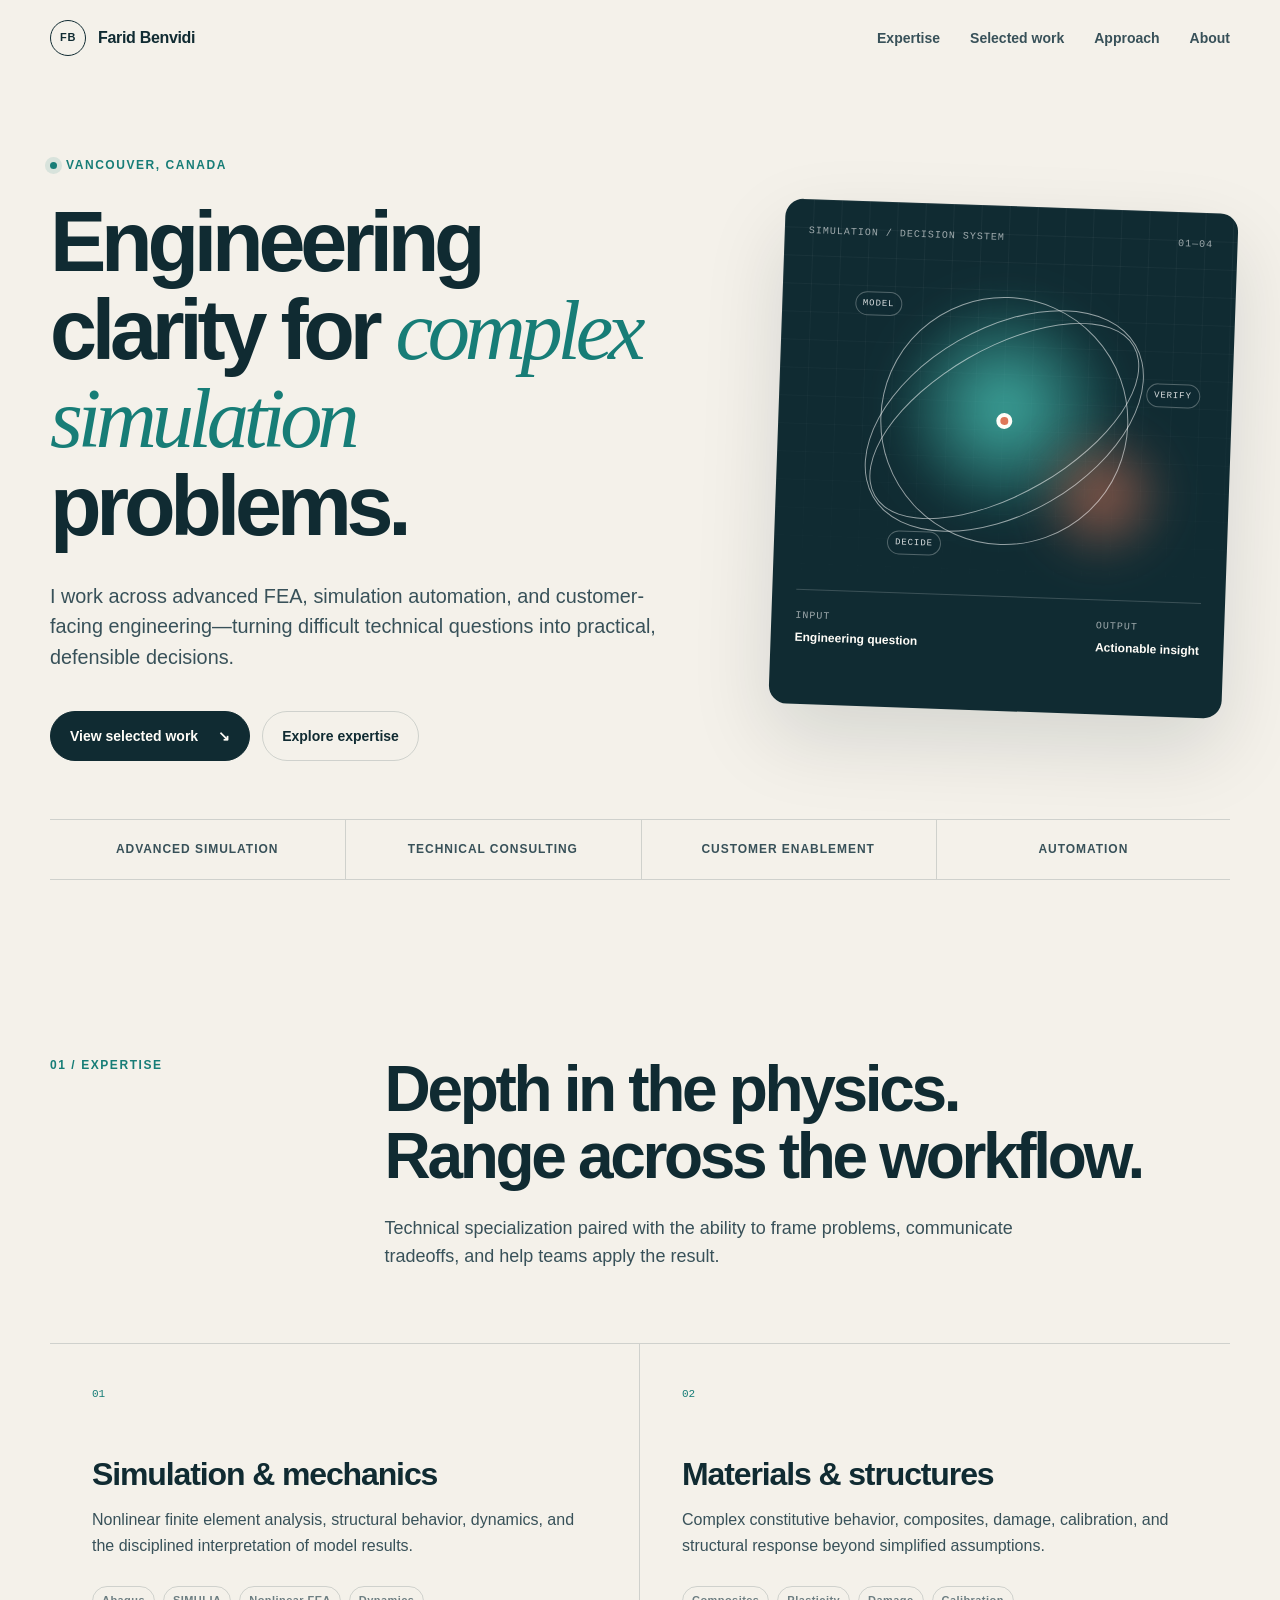
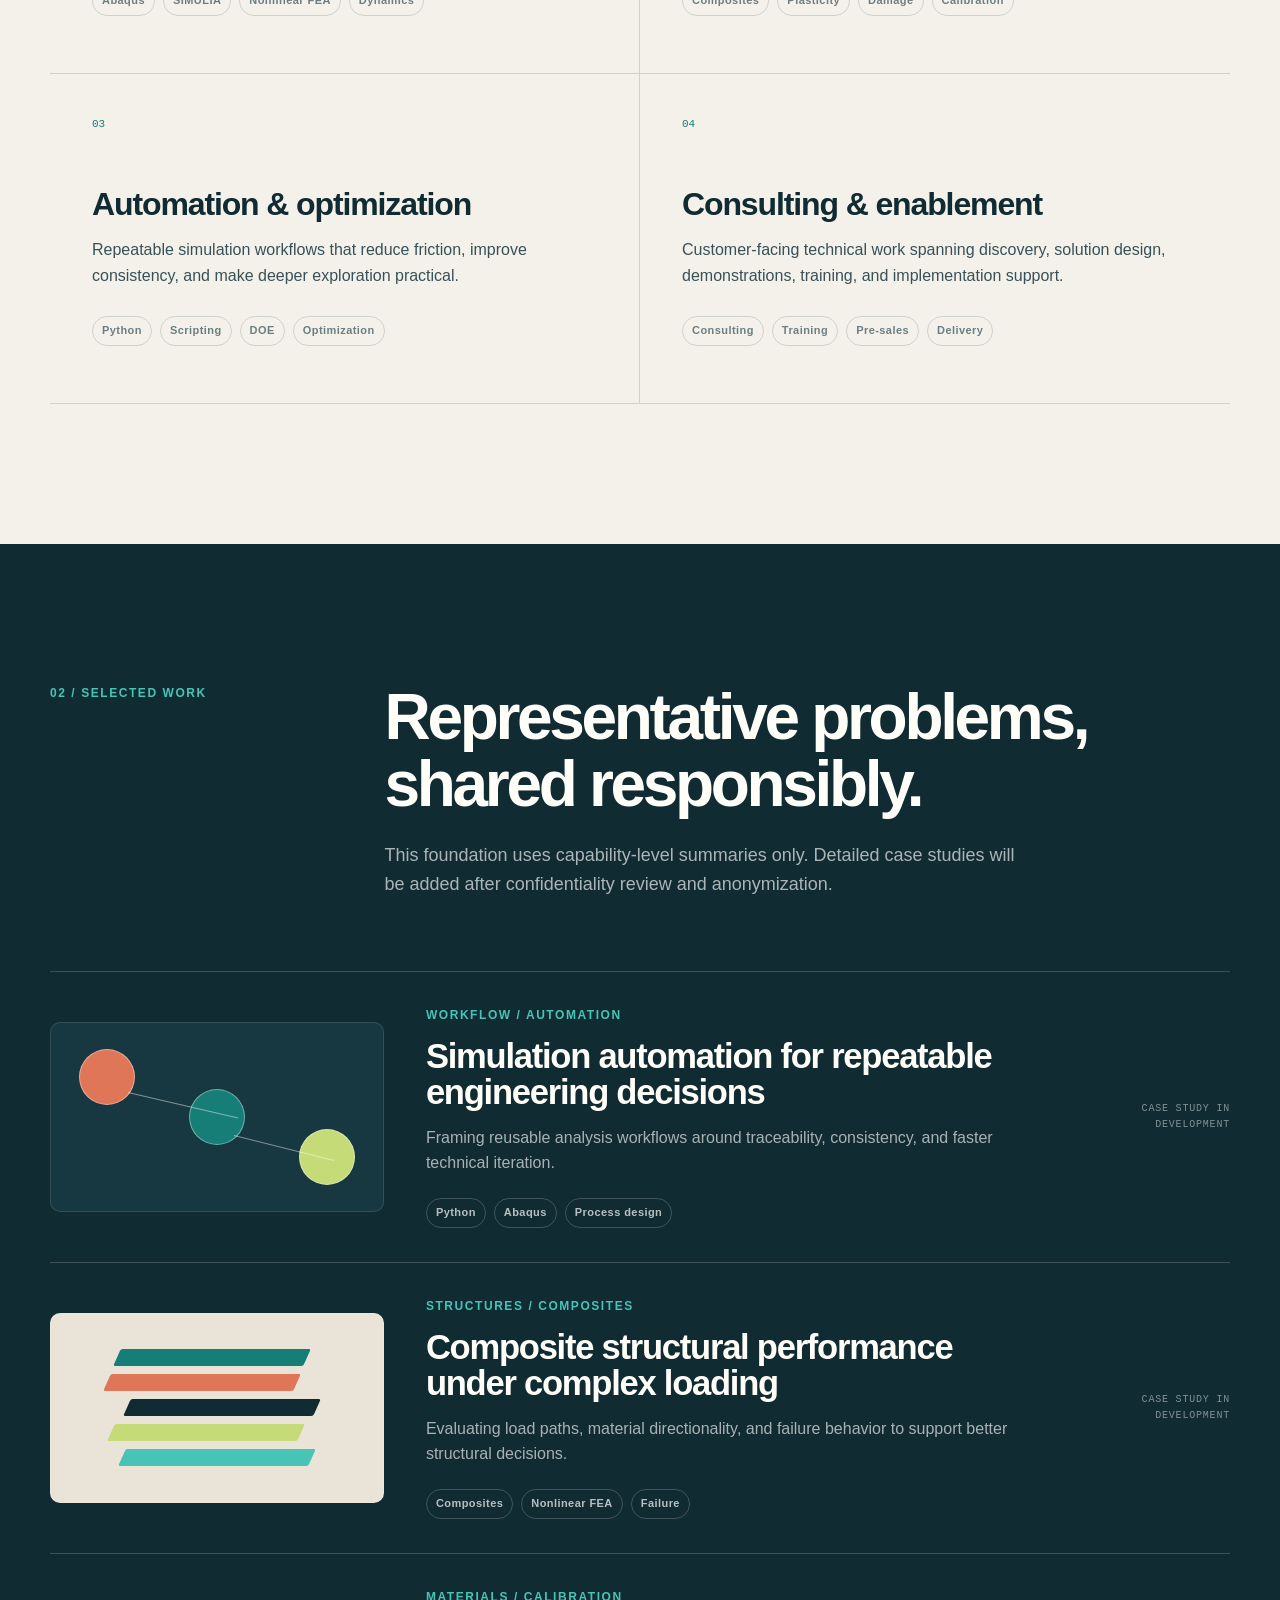
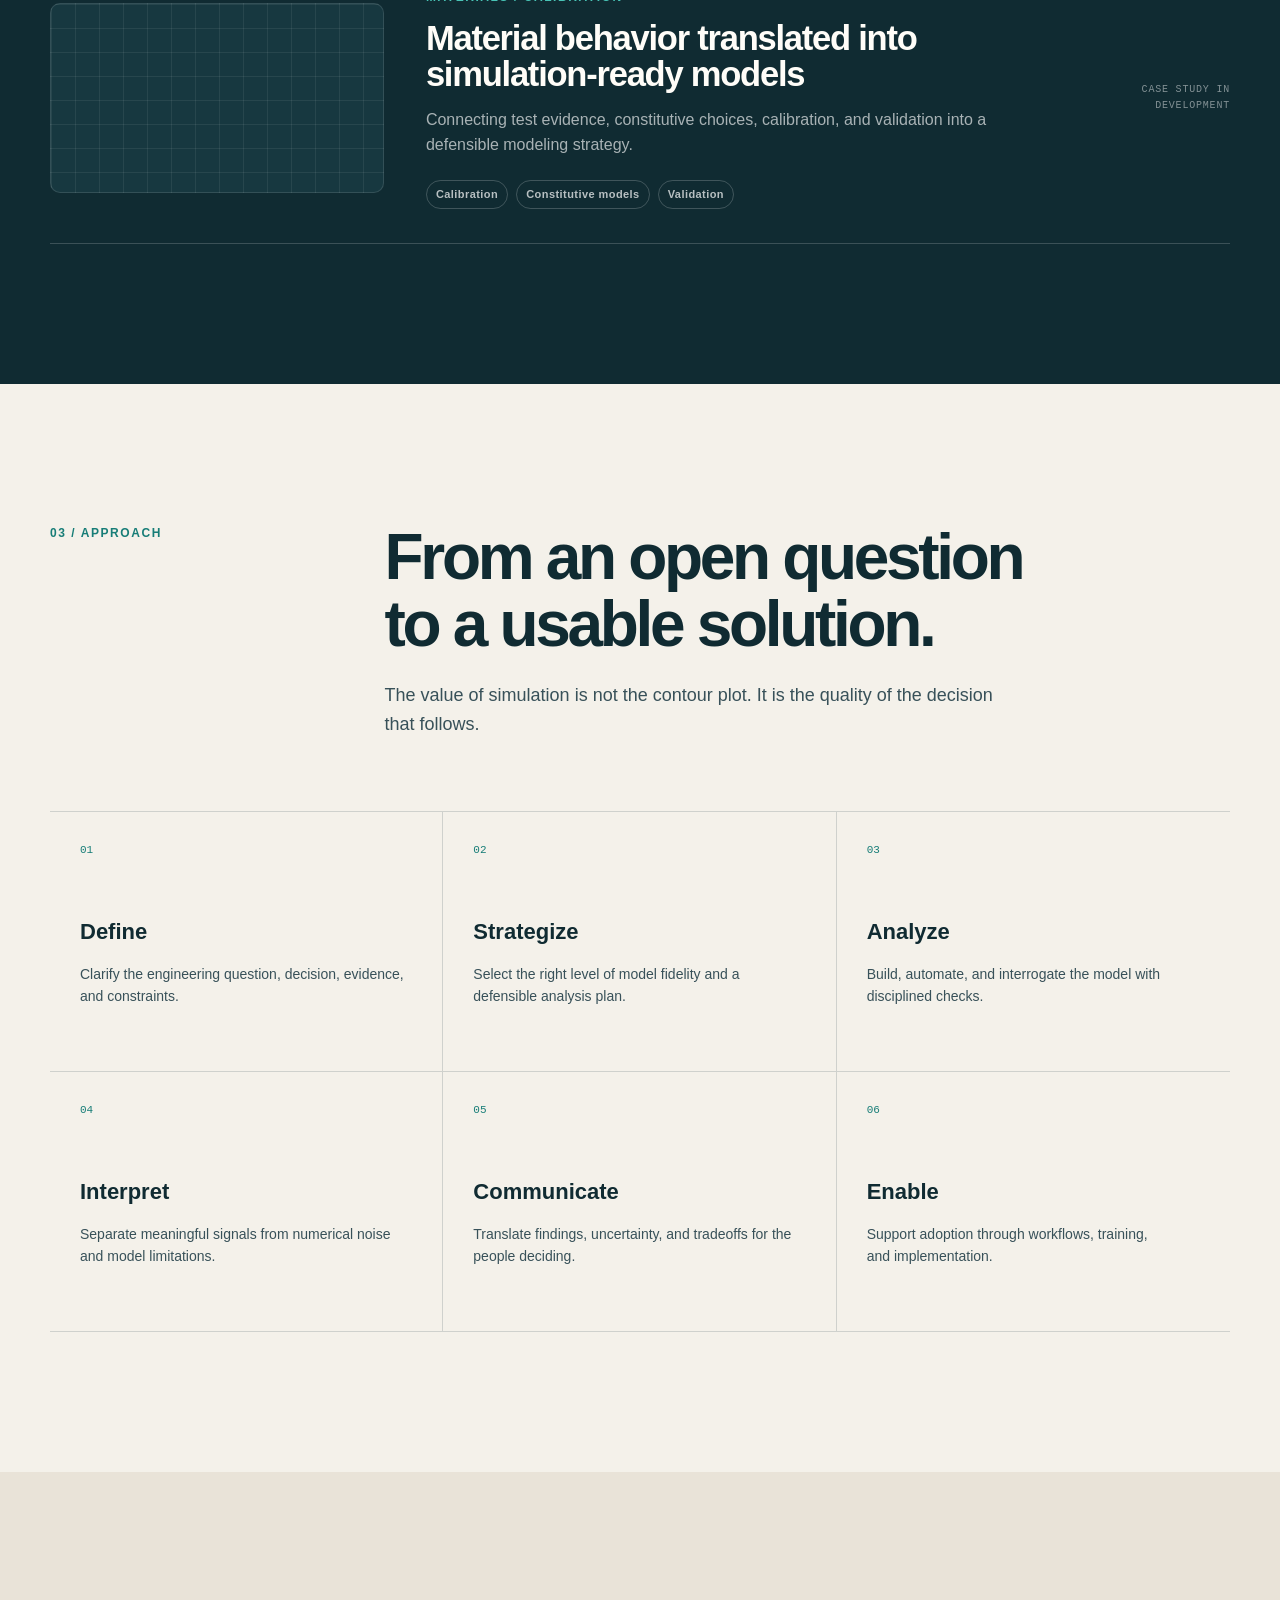
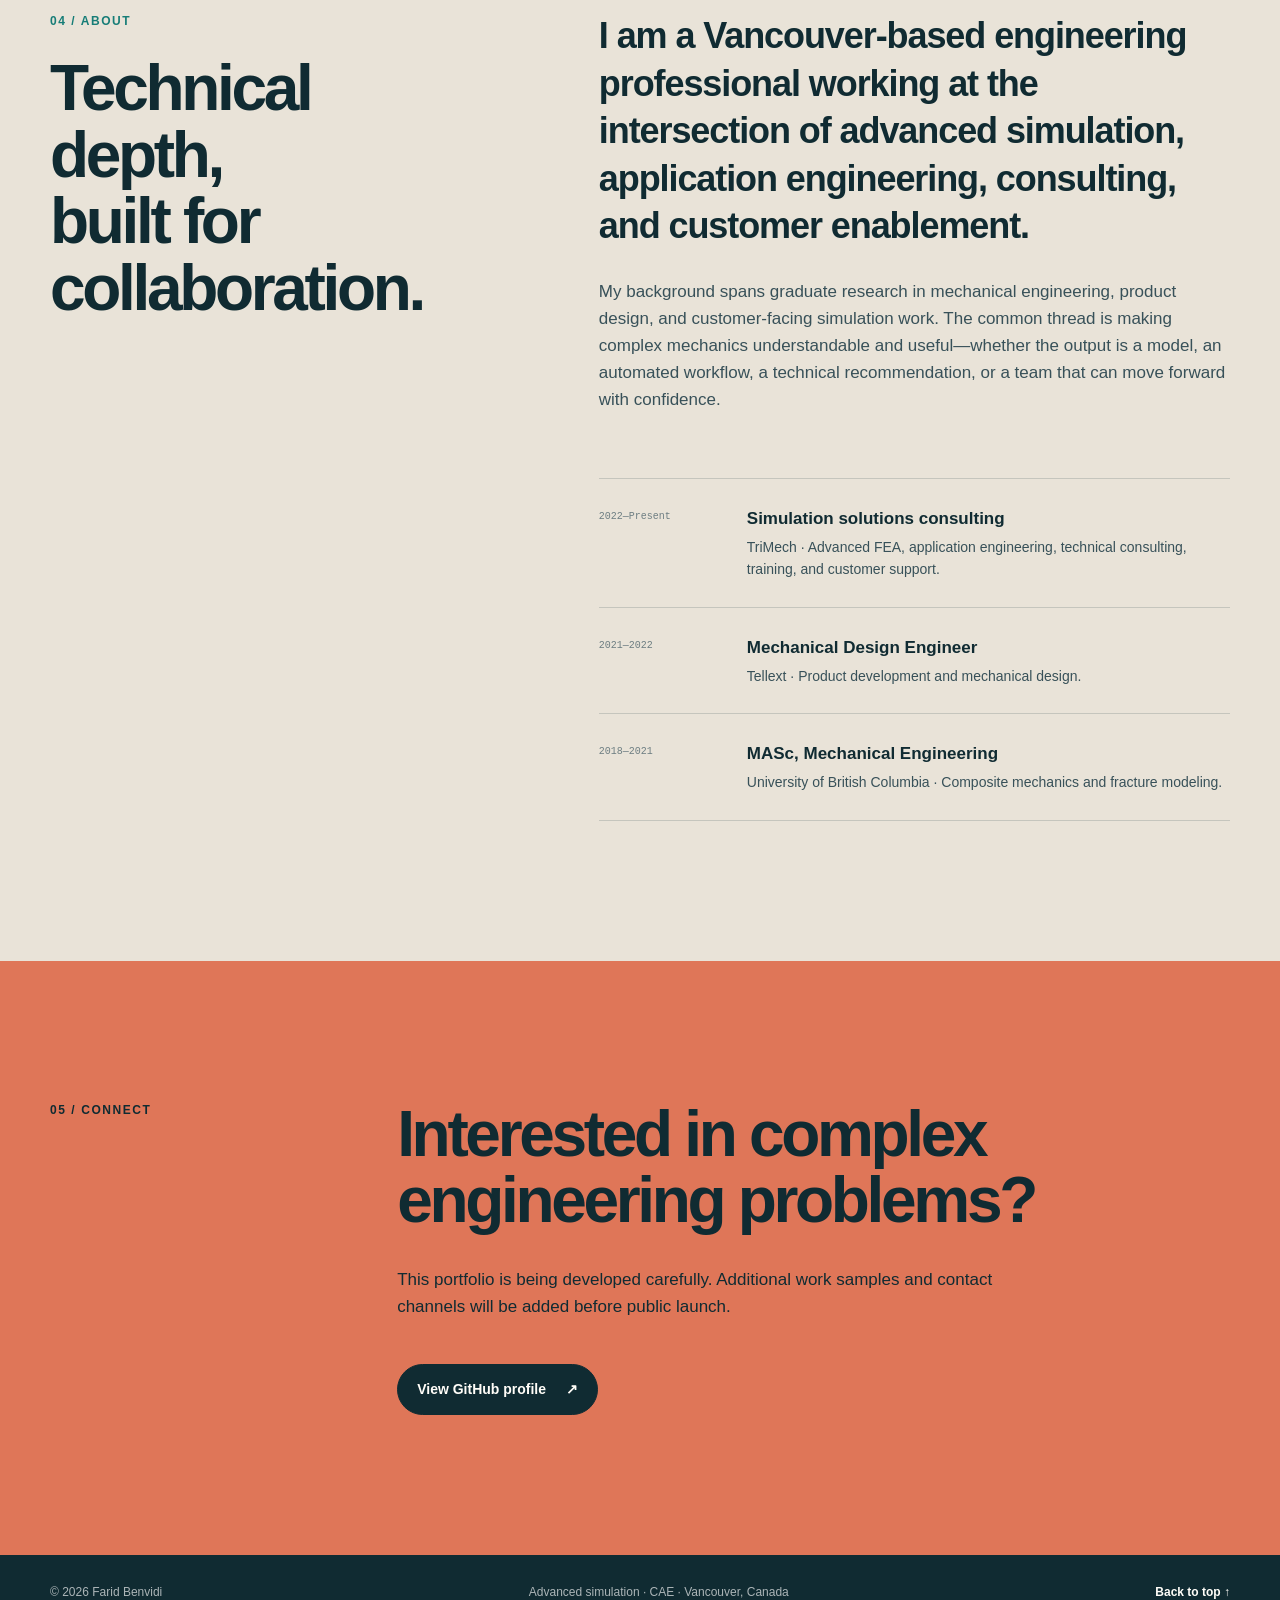
==== index.html @ 96070174 "Build professional simulation portfolio foundation" ====
<!doctype html>
<html lang="en">
  <head>
    <meta charset="utf-8">
    <meta name="viewport" content="width=device-width, initial-scale=1">
    <meta name="theme-color" content="#f4f1ea">
    <meta name="color-scheme" content="light">
    <meta name="description" content="Farid Benvidi is an advanced simulation and CAE engineer working across nonlinear FEA, complex materials, automation, and customer-facing engineering.">
    <meta name="author" content="Farid Benvidi">
    <meta name="robots" content="index, follow">
    <link rel="canonical" href="https://faridbnv.github.io/">

    <meta property="og:type" content="website">
    <meta property="og:site_name" content="Farid Benvidi">
    <meta property="og:title" content="Farid Benvidi — Advanced Simulation &amp; CAE Engineer">
    <meta property="og:description" content="Engineering clarity for complex simulation problems.">
    <meta property="og:url" content="https://faridbnv.github.io/">
    <meta property="og:image" content="https://faridbnv.github.io/og.png">
    <meta property="og:image:width" content="1536">
    <meta property="og:image:height" content="1024">
    <meta property="og:image:alt" content="Farid Benvidi — Advanced Simulation and CAE Engineer">

    <meta name="twitter:card" content="summary_large_image">
    <meta name="twitter:title" content="Farid Benvidi — Advanced Simulation &amp; CAE Engineer">
    <meta name="twitter:description" content="Engineering clarity for complex simulation problems.">
    <meta name="twitter:image" content="https://faridbnv.github.io/og.png">

    <title>Farid Benvidi — Advanced Simulation &amp; CAE Engineer</title>
    <link rel="stylesheet" href="styles.css">
    <script type="application/ld+json">
      {
        "@context": "https://schema.org",
        "@type": "Person",
        "name": "Farid Benvidi",
        "url": "https://faridbnv.github.io/",
        "sameAs": ["https://github.com/faridbnv"],
        "homeLocation": {
          "@type": "Place",
          "name": "Vancouver, British Columbia, Canada"
        },
        "alumniOf": {
          "@type": "CollegeOrUniversity",
          "name": "University of British Columbia"
        },
        "knowsAbout": [
          "Finite element analysis",
          "Abaqus",
          "SIMULIA",
          "Nonlinear analysis",
          "Composite materials",
          "Material modeling",
          "Simulation automation",
          "Python"
        ]
      }
    </script>
  </head>
  <body>
    <a class="skip-link" href="#main-content">Skip to main content</a>

    <header class="site-header" data-header>
      <div class="shell header-inner">
        <a class="wordmark" href="#top" aria-label="Farid Benvidi, home">
          <span class="wordmark-mark" aria-hidden="true">FB</span>
          <span>Farid Benvidi</span>
        </a>

        <button class="menu-toggle" type="button" aria-expanded="false" aria-controls="site-nav" data-menu-toggle>
          <span class="sr-only">Toggle navigation</span>
          <span aria-hidden="true"></span>
          <span aria-hidden="true"></span>
        </button>

        <nav class="site-nav" id="site-nav" aria-label="Primary navigation" data-nav>
          <a href="#expertise">Expertise</a>
          <a href="#work">Selected work</a>
          <a href="#approach">Approach</a>
          <a href="#about">About</a>
        </nav>
      </div>
    </header>

    <main id="main-content">
      <section class="hero" id="top" aria-labelledby="hero-title">
        <div class="shell hero-grid">
          <div class="hero-copy reveal">
            <p class="eyebrow"><span class="status-dot" aria-hidden="true"></span> Vancouver, Canada</p>
            <h1 id="hero-title">Engineering clarity for <em>complex simulation</em> problems.</h1>
            <p class="hero-lede">I work across advanced FEA, simulation automation, and customer-facing engineering—turning difficult technical questions into practical, defensible decisions.</p>
            <div class="hero-actions">
              <a class="button button-primary" href="#work">View selected work <span aria-hidden="true">↘</span></a>
              <a class="button button-quiet" href="#expertise">Explore expertise</a>
            </div>
          </div>

          <div class="hero-visual reveal" aria-label="A stylized engineering workflow from problem definition to deployable solution">
            <div class="technical-card">
              <div class="technical-card-top">
                <span>SIMULATION / DECISION SYSTEM</span>
                <span>01—04</span>
              </div>
              <div class="field" aria-hidden="true">
                <div class="field-orbit orbit-one"></div>
                <div class="field-orbit orbit-two"></div>
                <div class="field-orbit orbit-three"></div>
                <div class="field-core"></div>
                <span class="field-label label-a">MODEL</span>
                <span class="field-label label-b">VERIFY</span>
                <span class="field-label label-c">DECIDE</span>
              </div>
              <div class="technical-card-footer">
                <div><span>INPUT</span><strong>Engineering question</strong></div>
                <div><span>OUTPUT</span><strong>Actionable insight</strong></div>
              </div>
            </div>
          </div>
        </div>

        <div class="shell signal-strip reveal" aria-label="Core professional positioning">
          <span>Advanced simulation</span>
          <span>Technical consulting</span>
          <span>Customer enablement</span>
          <span>Automation</span>
        </div>
      </section>

      <section class="section" id="expertise" aria-labelledby="expertise-title">
        <div class="shell">
          <div class="section-heading reveal">
            <p class="section-index">01 / Expertise</p>
            <div>
              <h2 id="expertise-title">Depth in the physics.<br>Range across the workflow.</h2>
              <p>Technical specialization paired with the ability to frame problems, communicate tradeoffs, and help teams apply the result.</p>
            </div>
          </div>

          <div class="expertise-grid">
            <article class="expertise-card reveal">
              <span class="card-number">01</span>
              <h3>Simulation &amp; mechanics</h3>
              <p>Nonlinear finite element analysis, structural behavior, dynamics, and the disciplined interpretation of model results.</p>
              <ul class="tag-list" aria-label="Simulation and mechanics topics">
                <li>Abaqus</li><li>SIMULIA</li><li>Nonlinear FEA</li><li>Dynamics</li>
              </ul>
            </article>

            <article class="expertise-card reveal">
              <span class="card-number">02</span>
              <h3>Materials &amp; structures</h3>
              <p>Complex constitutive behavior, composites, damage, calibration, and structural response beyond simplified assumptions.</p>
              <ul class="tag-list" aria-label="Materials and structures topics">
                <li>Composites</li><li>Plasticity</li><li>Damage</li><li>Calibration</li>
              </ul>
            </article>

            <article class="expertise-card reveal">
              <span class="card-number">03</span>
              <h3>Automation &amp; optimization</h3>
              <p>Repeatable simulation workflows that reduce friction, improve consistency, and make deeper exploration practical.</p>
              <ul class="tag-list" aria-label="Automation and optimization topics">
                <li>Python</li><li>Scripting</li><li>DOE</li><li>Optimization</li>
              </ul>
            </article>

            <article class="expertise-card reveal">
              <span class="card-number">04</span>
              <h3>Consulting &amp; enablement</h3>
              <p>Customer-facing technical work spanning discovery, solution design, demonstrations, training, and implementation support.</p>
              <ul class="tag-list" aria-label="Consulting and enablement topics">
                <li>Consulting</li><li>Training</li><li>Pre-sales</li><li>Delivery</li>
              </ul>
            </article>
          </div>
        </div>
      </section>

      <section class="section section-ink" id="work" aria-labelledby="work-title">
        <div class="shell">
          <div class="section-heading section-heading-light reveal">
            <p class="section-index">02 / Selected work</p>
            <div>
              <h2 id="work-title">Representative problems,<br>shared responsibly.</h2>
              <p>This foundation uses capability-level summaries only. Detailed case studies will be added after confidentiality review and anonymization.</p>
            </div>
          </div>

          <div class="work-list">
            <article class="work-item reveal">
              <div class="work-visual visual-automation" aria-hidden="true">
                <span></span><span></span><span></span><i></i><i></i>
              </div>
              <div class="work-copy">
                <p class="work-meta">Workflow / Automation</p>
                <h3>Simulation automation for repeatable engineering decisions</h3>
                <p>Framing reusable analysis workflows around traceability, consistency, and faster technical iteration.</p>
                <ul class="tag-list tag-list-dark"><li>Python</li><li>Abaqus</li><li>Process design</li></ul>
              </div>
              <span class="work-status">Case study in development</span>
            </article>

            <article class="work-item reveal">
              <div class="work-visual visual-composite" aria-hidden="true">
                <span></span><span></span><span></span><span></span><span></span>
              </div>
              <div class="work-copy">
                <p class="work-meta">Structures / Composites</p>
                <h3>Composite structural performance under complex loading</h3>
                <p>Evaluating load paths, material directionality, and failure behavior to support better structural decisions.</p>
                <ul class="tag-list tag-list-dark"><li>Composites</li><li>Nonlinear FEA</li><li>Failure</li></ul>
              </div>
              <span class="work-status">Case study in development</span>
            </article>

            <article class="work-item reveal">
              <div class="work-visual visual-material" aria-hidden="true">
                <div class="material-axis"></div>
                <span class="bar bar-1"></span><span class="bar bar-2"></span><span class="bar bar-3"></span><span class="bar bar-4"></span><span class="bar bar-5"></span>
              </div>
              <div class="work-copy">
                <p class="work-meta">Materials / Calibration</p>
                <h3>Material behavior translated into simulation-ready models</h3>
                <p>Connecting test evidence, constitutive choices, calibration, and validation into a defensible modeling strategy.</p>
                <ul class="tag-list tag-list-dark"><li>Calibration</li><li>Constitutive models</li><li>Validation</li></ul>
              </div>
              <span class="work-status">Case study in development</span>
            </article>
          </div>
        </div>
      </section>

      <section class="section" id="approach" aria-labelledby="approach-title">
        <div class="shell">
          <div class="section-heading reveal">
            <p class="section-index">03 / Approach</p>
            <div>
              <h2 id="approach-title">From an open question<br>to a usable solution.</h2>
              <p>The value of simulation is not the contour plot. It is the quality of the decision that follows.</p>
            </div>
          </div>

          <ol class="process" aria-label="Engineering workflow">
            <li class="reveal"><span>01</span><strong>Define</strong><p>Clarify the engineering question, decision, evidence, and constraints.</p></li>
            <li class="reveal"><span>02</span><strong>Strategize</strong><p>Select the right level of model fidelity and a defensible analysis plan.</p></li>
            <li class="reveal"><span>03</span><strong>Analyze</strong><p>Build, automate, and interrogate the model with disciplined checks.</p></li>
            <li class="reveal"><span>04</span><strong>Interpret</strong><p>Separate meaningful signals from numerical noise and model limitations.</p></li>
            <li class="reveal"><span>05</span><strong>Communicate</strong><p>Translate findings, uncertainty, and tradeoffs for the people deciding.</p></li>
            <li class="reveal"><span>06</span><strong>Enable</strong><p>Support adoption through workflows, training, and implementation.</p></li>
          </ol>
        </div>
      </section>

      <section class="section section-sand" id="about" aria-labelledby="about-title">
        <div class="shell about-grid">
          <div class="about-intro reveal">
            <p class="section-index">04 / About</p>
            <h2 id="about-title">Technical depth,<br>built for collaboration.</h2>
          </div>
          <div class="about-body reveal">
            <p class="about-lede">I am a Vancouver-based engineering professional working at the intersection of advanced simulation, application engineering, consulting, and customer enablement.</p>
            <p>My background spans graduate research in mechanical engineering, product design, and customer-facing simulation work. The common thread is making complex mechanics understandable and useful—whether the output is a model, an automated workflow, a technical recommendation, or a team that can move forward with confidence.</p>

            <div class="timeline" aria-label="Experience and education">
              <div class="timeline-item">
                <span>2022—Present</span>
                <div><strong>Simulation solutions consulting</strong><p>TriMech · Advanced FEA, application engineering, technical consulting, training, and customer support.</p></div>
              </div>
              <div class="timeline-item">
                <span>2021—2022</span>
                <div><strong>Mechanical Design Engineer</strong><p>Tellext · Product development and mechanical design.</p></div>
              </div>
              <div class="timeline-item">
                <span>2018—2021</span>
                <div><strong>MASc, Mechanical Engineering</strong><p>University of British Columbia · Composite mechanics and fracture modeling.</p></div>
              </div>
            </div>
          </div>
        </div>
      </section>

      <section class="contact" aria-labelledby="contact-title">
        <div class="shell contact-inner reveal">
          <p class="section-index">05 / Connect</p>
          <h2 id="contact-title">Interested in complex engineering problems?</h2>
          <p>This portfolio is being developed carefully. Additional work samples and contact channels will be added before public launch.</p>
          <a class="button button-primary" href="https://github.com/faridbnv" rel="me">View GitHub profile <span aria-hidden="true">↗</span></a>
        </div>
      </section>
    </main>

    <footer class="site-footer">
      <div class="shell footer-inner">
        <p>© <span data-year>2026</span> Farid Benvidi</p>
        <p>Advanced simulation · CAE · Vancouver, Canada</p>
        <a href="#top">Back to top <span aria-hidden="true">↑</span></a>
      </div>
    </footer>

    <script src="script.js" defer></script>
  </body>
</html>
---- styles.css ----
:root {
  --paper: #f4f1ea;
  --paper-deep: #e9e3d8;
  --white: #fffdf8;
  --ink: #102b32;
  --ink-soft: #385159;
  --ink-muted: #6d7e82;
  --line: rgba(16, 43, 50, 0.16);
  --teal: #177d77;
  --teal-bright: #48c4b6;
  --coral: #df7658;
  --lime: #c4db78;
  --shell: min(1180px, calc(100% - 48px));
  --radius: 18px;
  --shadow: 0 32px 80px rgba(10, 34, 40, 0.13);
}

* {
  box-sizing: border-box;
}

html {
  scroll-behavior: smooth;
  scroll-padding-top: 92px;
}

body {
  margin: 0;
  background: var(--paper);
  color: var(--ink);
  font-family: Inter, ui-sans-serif, -apple-system, BlinkMacSystemFont, "Segoe UI", sans-serif;
  font-size: 16px;
  line-height: 1.6;
  text-rendering: optimizeLegibility;
  -webkit-font-smoothing: antialiased;
}

a {
  color: inherit;
  text-decoration: none;
}

button,
a {
  -webkit-tap-highlight-color: transparent;
}

:focus-visible {
  outline: 3px solid var(--coral);
  outline-offset: 4px;
}

.shell {
  width: var(--shell);
  margin-inline: auto;
}

.sr-only {
  position: absolute;
  width: 1px;
  height: 1px;
  padding: 0;
  margin: -1px;
  overflow: hidden;
  clip: rect(0, 0, 0, 0);
  white-space: nowrap;
  border: 0;
}

.skip-link {
  position: fixed;
  z-index: 1000;
  top: 12px;
  left: 12px;
  padding: 10px 14px;
  background: var(--ink);
  color: white;
  transform: translateY(-160%);
  transition: transform 180ms ease;
}

.skip-link:focus {
  transform: translateY(0);
}

.site-header {
  position: fixed;
  z-index: 100;
  inset: 0 0 auto;
  background: rgba(244, 241, 234, 0.88);
  border-bottom: 1px solid transparent;
  backdrop-filter: blur(18px);
  -webkit-backdrop-filter: blur(18px);
  transition: border-color 200ms ease, background 200ms ease;
}

.site-header.is-scrolled {
  border-color: var(--line);
  background: rgba(244, 241, 234, 0.96);
}

.header-inner {
  min-height: 76px;
  display: flex;
  align-items: center;
  justify-content: space-between;
  gap: 32px;
}

.wordmark {
  display: inline-flex;
  align-items: center;
  gap: 12px;
  font-weight: 750;
  letter-spacing: -0.02em;
}

.wordmark-mark {
  width: 36px;
  height: 36px;
  display: grid;
  place-items: center;
  border: 1px solid var(--ink);
  border-radius: 50%;
  font-size: 11px;
  letter-spacing: 0.06em;
}

.site-nav {
  display: flex;
  align-items: center;
  gap: 30px;
}

.site-nav a {
  position: relative;
  color: var(--ink-soft);
  font-size: 14px;
  font-weight: 650;
}

.site-nav a::after {
  position: absolute;
  content: "";
  right: 0;
  bottom: -8px;
  left: 0;
  height: 1px;
  background: var(--ink);
  transform: scaleX(0);
  transform-origin: right;
  transition: transform 200ms ease;
}

.site-nav a:hover::after,
.site-nav a:focus-visible::after {
  transform: scaleX(1);
  transform-origin: left;
}

.menu-toggle {
  display: none;
  width: 44px;
  height: 44px;
  padding: 0;
  border: 1px solid var(--line);
  border-radius: 50%;
  background: transparent;
}

.menu-toggle span:not(.sr-only) {
  display: block;
  width: 16px;
  height: 1px;
  margin: 5px auto;
  background: var(--ink);
  transition: transform 180ms ease;
}

.hero {
  min-height: 100svh;
  padding: 156px 0 36px;
  overflow: hidden;
}

.hero-grid {
  display: grid;
  grid-template-columns: minmax(0, 1.16fr) minmax(350px, 0.84fr);
  align-items: center;
  gap: clamp(48px, 8vw, 116px);
  min-height: 590px;
}

.eyebrow,
.section-index,
.work-meta {
  margin: 0 0 24px;
  color: var(--teal);
  font-size: 12px;
  font-weight: 800;
  letter-spacing: 0.13em;
  text-transform: uppercase;
}

.eyebrow {
  display: flex;
  align-items: center;
  gap: 9px;
}

.status-dot {
  width: 7px;
  height: 7px;
  border-radius: 50%;
  background: var(--teal);
  box-shadow: 0 0 0 5px rgba(23, 125, 119, 0.12);
}

h1,
h2,
h3,
p {
  text-wrap: pretty;
}

h1,
h2,
h3 {
  margin-top: 0;
  line-height: 1.04;
}

h1 {
  max-width: 820px;
  margin-bottom: 30px;
  font-size: clamp(52px, 6.6vw, 94px);
  font-weight: 680;
  letter-spacing: -0.062em;
}

h1 em {
  color: var(--teal);
  font-family: Georgia, "Times New Roman", serif;
  font-weight: 400;
}

.hero-lede {
  max-width: 650px;
  margin: 0;
  color: var(--ink-soft);
  font-size: clamp(18px, 1.55vw, 22px);
  line-height: 1.55;
}

.hero-actions {
  display: flex;
  flex-wrap: wrap;
  gap: 12px;
  margin-top: 38px;
}

.button {
  min-height: 50px;
  display: inline-flex;
  align-items: center;
  justify-content: center;
  gap: 20px;
  padding: 13px 19px;
  border: 1px solid var(--ink);
  border-radius: 999px;
  font-size: 14px;
  font-weight: 750;
  transition: transform 180ms ease, background 180ms ease, color 180ms ease;
}

.button:hover {
  transform: translateY(-2px);
}

.button-primary {
  background: var(--ink);
  color: var(--white);
}

.button-primary:hover {
  background: var(--teal);
  border-color: var(--teal);
}

.button-quiet {
  border-color: var(--line);
}

.button-quiet:hover {
  border-color: var(--ink);
}

.technical-card {
  position: relative;
  min-height: 505px;
  padding: 24px;
  overflow: hidden;
  background: var(--ink);
  border-radius: var(--radius);
  color: var(--white);
  box-shadow: var(--shadow);
  transform: rotate(2deg);
}

.technical-card::before {
  position: absolute;
  content: "";
  inset: 0;
  background-image: linear-gradient(rgba(255,255,255,0.045) 1px, transparent 1px), linear-gradient(90deg, rgba(255,255,255,0.045) 1px, transparent 1px);
  background-size: 28px 28px;
  mask-image: linear-gradient(to bottom, black, transparent 85%);
}

.technical-card-top,
.technical-card-footer {
  position: relative;
  z-index: 2;
  display: flex;
  justify-content: space-between;
  gap: 20px;
  color: rgba(255,255,255,0.6);
  font-family: ui-monospace, SFMono-Regular, Menlo, monospace;
  font-size: 10px;
  letter-spacing: 0.1em;
}

.field {
  position: relative;
  height: 350px;
}

.field::before,
.field::after {
  position: absolute;
  content: "";
  border-radius: 50%;
  filter: blur(20px);
}

.field::before {
  width: 220px;
  height: 220px;
  top: 52px;
  left: 50%;
  background: radial-gradient(circle, rgba(72,196,182,0.85), rgba(23,125,119,0.08) 70%);
  transform: translateX(-50%);
}

.field::after {
  width: 140px;
  height: 140px;
  right: 8%;
  bottom: 34px;
  background: radial-gradient(circle, rgba(223,118,88,0.65), transparent 70%);
}

.field-orbit {
  position: absolute;
  z-index: 1;
  top: 50%;
  left: 50%;
  border: 1px solid rgba(255,255,255,0.55);
  border-radius: 50%;
  transform: translate(-50%, -50%);
}

.orbit-one { width: 248px; height: 248px; }
.orbit-two { width: 186px; height: 304px; transform: translate(-50%, -50%) rotate(58deg); }
.orbit-three { width: 300px; height: 146px; transform: translate(-50%, -50%) rotate(-32deg); }

.field-core {
  position: absolute;
  z-index: 2;
  top: 50%;
  left: 50%;
  width: 16px;
  height: 16px;
  border: 4px solid var(--white);
  border-radius: 50%;
  background: var(--coral);
  transform: translate(-50%, -50%);
}

.field-label {
  position: absolute;
  z-index: 2;
  padding: 4px 7px;
  background: rgba(16,43,50,0.7);
  border: 1px solid rgba(255,255,255,0.28);
  border-radius: 99px;
  color: rgba(255,255,255,0.84);
  font-family: ui-monospace, SFMono-Regular, Menlo, monospace;
  font-size: 9px;
  letter-spacing: 0.1em;
}

.label-a { top: 50px; left: 12%; }
.label-b { top: 132px; right: 2%; }
.label-c { bottom: 38px; left: 22%; }

.technical-card-footer {
  border-top: 1px solid rgba(255,255,255,0.18);
  padding-top: 18px;
}

.technical-card-footer div {
  display: grid;
  gap: 4px;
}

.technical-card-footer strong {
  color: var(--white);
  font-family: Inter, ui-sans-serif, sans-serif;
  font-size: 12px;
  letter-spacing: 0;
}

.signal-strip {
  display: grid;
  grid-template-columns: repeat(4, 1fr);
  gap: 1px;
  margin-top: 58px;
  border-block: 1px solid var(--line);
}

.signal-strip span {
  padding: 20px 18px;
  color: var(--ink-soft);
  font-size: 12px;
  font-weight: 750;
  letter-spacing: 0.08em;
  text-align: center;
  text-transform: uppercase;
}

.signal-strip span + span {
  border-left: 1px solid var(--line);
}

.section {
  padding: 140px 0;
}

.section-heading {
  display: grid;
  grid-template-columns: minmax(150px, 0.32fr) 1fr;
  gap: 64px;
  align-items: start;
  margin-bottom: 72px;
}

.section-heading h2,
.about-intro h2,
.contact h2 {
  margin-bottom: 24px;
  font-size: clamp(42px, 5vw, 70px);
  font-weight: 620;
  letter-spacing: -0.052em;
}

.section-heading > div > p {
  max-width: 650px;
  margin: 0;
  color: var(--ink-soft);
  font-size: 18px;
}

.expertise-grid {
  display: grid;
  grid-template-columns: repeat(2, minmax(0, 1fr));
  border-top: 1px solid var(--line);
}

.expertise-card {
  position: relative;
  min-height: 330px;
  padding: 42px 42px 34px;
  border-bottom: 1px solid var(--line);
}

.expertise-card:nth-child(odd) {
  border-right: 1px solid var(--line);
}

.expertise-card::after {
  position: absolute;
  content: "";
  inset: 0;
  z-index: -1;
  background: var(--white);
  transform: scaleY(0);
  transform-origin: bottom;
  transition: transform 320ms cubic-bezier(.2,.8,.2,1);
}

.expertise-card:hover::after {
  transform: scaleY(1);
}

.card-number {
  display: block;
  margin-bottom: 54px;
  color: var(--teal);
  font-family: ui-monospace, SFMono-Regular, Menlo, monospace;
  font-size: 11px;
}

.expertise-card h3 {
  margin-bottom: 16px;
  font-size: clamp(25px, 2.5vw, 34px);
  letter-spacing: -0.035em;
}

.expertise-card p {
  max-width: 540px;
  margin: 0 0 28px;
  color: var(--ink-soft);
}

.tag-list {
  display: flex;
  flex-wrap: wrap;
  gap: 8px;
  margin: 0;
  padding: 0;
  list-style: none;
}

.tag-list li {
  padding: 5px 9px;
  border: 1px solid var(--line);
  border-radius: 999px;
  color: var(--ink-muted);
  font-size: 11px;
  font-weight: 700;
  letter-spacing: 0.04em;
}

.section-ink {
  background: var(--ink);
  color: var(--white);
}

.section-heading-light .section-index {
  color: var(--teal-bright);
}

.section-heading-light > div > p {
  color: rgba(255,255,255,0.65);
}

.work-list {
  border-top: 1px solid rgba(255,255,255,0.18);
}

.work-item {
  display: grid;
  grid-template-columns: 0.52fr 1fr auto;
  gap: 42px;
  align-items: center;
  padding: 34px 0;
  border-bottom: 1px solid rgba(255,255,255,0.18);
}

.work-visual {
  position: relative;
  min-height: 190px;
  overflow: hidden;
  border: 1px solid rgba(255,255,255,0.12);
  border-radius: 10px;
  background: #173840;
}

.work-meta {
  margin-bottom: 14px;
  color: var(--teal-bright);
}

.work-copy h3 {
  max-width: 620px;
  margin-bottom: 14px;
  font-size: clamp(25px, 2.7vw, 38px);
  font-weight: 580;
  letter-spacing: -0.036em;
}

.work-copy > p:not(.work-meta) {
  max-width: 620px;
  margin: 0 0 22px;
  color: rgba(255,255,255,0.64);
}

.tag-list-dark li {
  border-color: rgba(255,255,255,0.2);
  color: rgba(255,255,255,0.7);
}

.work-status {
  max-width: 120px;
  color: rgba(255,255,255,0.48);
  font-family: ui-monospace, SFMono-Regular, Menlo, monospace;
  font-size: 10px;
  letter-spacing: 0.08em;
  text-align: right;
  text-transform: uppercase;
}

.visual-automation span {
  position: absolute;
  width: 56px;
  height: 56px;
  border: 1px solid rgba(255,255,255,0.38);
  border-radius: 50%;
}

.visual-automation span:nth-child(1) { top: 26px; left: 28px; background: var(--coral); }
.visual-automation span:nth-child(2) { top: 66px; left: calc(50% - 28px); background: var(--teal); }
.visual-automation span:nth-child(3) { right: 28px; bottom: 26px; background: var(--lime); }
.visual-automation i {
  position: absolute;
  height: 1px;
  background: rgba(255,255,255,0.45);
  transform-origin: left;
}
.visual-automation i:nth-of-type(1) { width: 34%; top: 69px; left: 77px; transform: rotate(13deg); }
.visual-automation i:nth-of-type(2) { width: 31%; top: 112px; left: 55%; transform: rotate(14deg); }

.visual-composite {
  display: grid;
  place-content: center;
  gap: 8px;
  background: var(--paper-deep);
}
.visual-composite span {
  display: block;
  width: 190px;
  height: 17px;
  border-radius: 2px;
  background: var(--teal);
  transform: skewX(-24deg);
}
.visual-composite span:nth-child(2) { margin-left: -10px; background: var(--coral); }
.visual-composite span:nth-child(3) { margin-left: 10px; background: var(--ink); }
.visual-composite span:nth-child(4) { margin-left: -6px; background: var(--lime); }
.visual-composite span:nth-child(5) { margin-left: 5px; background: var(--teal-bright); }

.visual-material {
  display: flex;
  align-items: flex-end;
  justify-content: center;
  gap: 12px;
  padding: 30px 38px 35px;
  background-image: linear-gradient(rgba(255,255,255,0.07) 1px, transparent 1px), linear-gradient(90deg, rgba(255,255,255,0.07) 1px, transparent 1px);
  background-size: 24px 24px;
}
.visual-material .bar { width: 22px; background: var(--teal-bright); border-radius: 2px 2px 0 0; }
.bar-1 { height: 20%; }.bar-2 { height: 35%; }.bar-3 { height: 54%; }.bar-4 { height: 70%; }.bar-5 { height: 88%; background: var(--coral) !important; }

.process {
  display: grid;
  grid-template-columns: repeat(3, minmax(0, 1fr));
  margin: 0;
  padding: 0;
  border-top: 1px solid var(--line);
  list-style: none;
}

.process li {
  min-height: 260px;
  padding: 30px 30px 40px;
  border-right: 1px solid var(--line);
  border-bottom: 1px solid var(--line);
}

.process li:nth-child(3n) { border-right: 0; }
.process span { display: block; margin-bottom: 54px; color: var(--teal); font-family: ui-monospace, SFMono-Regular, Menlo, monospace; font-size: 11px; }
.process strong { display: block; margin-bottom: 14px; font-size: 22px; }
.process p { margin: 0; color: var(--ink-soft); font-size: 14px; }

.section-sand {
  background: var(--paper-deep);
}

.about-grid {
  display: grid;
  grid-template-columns: 0.8fr 1.2fr;
  gap: clamp(60px, 10vw, 150px);
}

.about-intro {
  position: sticky;
  top: 126px;
  align-self: start;
}

.about-lede {
  margin: 0 0 28px;
  font-size: clamp(24px, 3vw, 36px);
  font-weight: 560;
  line-height: 1.32;
  letter-spacing: -0.03em;
}

.about-body > p:not(.about-lede) {
  margin: 0;
  color: var(--ink-soft);
  font-size: 17px;
}

.timeline {
  margin-top: 64px;
  border-top: 1px solid var(--line);
}

.timeline-item {
  display: grid;
  grid-template-columns: 118px 1fr;
  gap: 30px;
  padding: 26px 0;
  border-bottom: 1px solid var(--line);
}

.timeline-item > span {
  padding-top: 4px;
  color: var(--ink-muted);
  font-family: ui-monospace, SFMono-Regular, Menlo, monospace;
  font-size: 10px;
}

.timeline-item strong { display: block; margin-bottom: 4px; font-size: 17px; }
.timeline-item p { margin: 0; color: var(--ink-soft); font-size: 14px; }

.contact {
  padding: 140px 0;
  background: var(--coral);
  color: var(--ink);
}

.contact-inner {
  display: grid;
  grid-template-columns: 0.34fr 1fr;
  gap: 32px 64px;
  align-items: start;
}

.contact .section-index {
  grid-row: 1 / span 3;
  color: var(--ink);
}

.contact h2 {
  max-width: 850px;
  margin: 0;
}

.contact p:not(.section-index) {
  max-width: 650px;
  margin: 0;
  font-size: 17px;
}

.contact .button {
  width: max-content;
  margin-top: 12px;
}

.site-footer {
  padding: 28px 0;
  background: var(--ink);
  color: rgba(255,255,255,0.65);
}

.footer-inner {
  display: flex;
  justify-content: space-between;
  gap: 24px;
  font-size: 12px;
}

.footer-inner p { margin: 0; }
.footer-inner a { color: var(--white); font-weight: 700; }

.reveal {
  opacity: 0;
  transform: translateY(22px);
  transition: opacity 650ms ease, transform 650ms cubic-bezier(.2,.7,.2,1);
}

.reveal.is-visible {
  opacity: 1;
  transform: translateY(0);
}

@media (max-width: 900px) {
  :root { --shell: min(100% - 36px, 720px); }
  .hero { padding-top: 128px; }
  .hero-grid { grid-template-columns: 1fr; min-height: auto; }
  .hero-copy { max-width: 720px; }
  .hero-visual { width: min(100%, 520px); }
  .technical-card { min-height: 460px; transform: none; }
  .section-heading { grid-template-columns: 1fr; gap: 16px; }
  .work-item { grid-template-columns: 0.48fr 1fr; }
  .work-status { display: none; }
  .about-grid { grid-template-columns: 1fr; }
  .about-intro { position: static; }
  .contact-inner { grid-template-columns: 1fr; }
  .contact .section-index { grid-row: auto; }
}

@media (max-width: 680px) {
  :root { --shell: min(100% - 28px, 540px); }
  .header-inner { min-height: 68px; }
  .menu-toggle { display: block; }
  .site-nav {
    position: absolute;
    top: calc(100% + 1px);
    right: 0;
    left: 0;
    display: grid;
    gap: 0;
    padding: 8px 14px 18px;
    background: rgba(244, 241, 234, 0.98);
    border-bottom: 1px solid var(--line);
    transform: translateY(-130%);
    opacity: 0;
    visibility: hidden;
    transition: transform 200ms ease, opacity 200ms ease, visibility 200ms;
  }
  .site-nav.is-open { transform: translateY(0); opacity: 1; visibility: visible; }
  .site-nav a { padding: 13px 4px; }
  .menu-toggle[aria-expanded="true"] span:nth-of-type(1) { transform: translateY(3px) rotate(45deg); }
  .menu-toggle[aria-expanded="true"] span:nth-of-type(2) { transform: translateY(-3px) rotate(-45deg); }
  .hero { min-height: auto; padding: 118px 0 28px; }
  .hero-grid { gap: 54px; }
  h1 { font-size: clamp(48px, 15vw, 68px); }
  .hero-actions { display: grid; }
  .button { width: 100%; }
  .technical-card { min-height: 420px; padding: 18px; }
  .field { height: 305px; }
  .orbit-one { width: 210px; height: 210px; }
  .orbit-two { width: 160px; height: 250px; }
  .orbit-three { width: 250px; height: 128px; }
  .technical-card-footer { gap: 10px; }
  .technical-card-footer div:last-child { text-align: right; }
  .signal-strip { grid-template-columns: repeat(2, 1fr); margin-top: 44px; }
  .signal-strip span:nth-child(3) { border-left: 0; border-top: 1px solid var(--line); }
  .signal-strip span:nth-child(4) { border-top: 1px solid var(--line); }
  .section { padding: 92px 0; }
  .section-heading { margin-bottom: 48px; }
  .expertise-grid { grid-template-columns: 1fr; }
  .expertise-card { min-height: 0; padding: 32px 6px; }
  .expertise-card:nth-child(odd) { border-right: 0; }
  .card-number { margin-bottom: 34px; }
  .work-item { grid-template-columns: 1fr; gap: 24px; padding: 28px 0 40px; }
  .work-visual { min-height: 170px; }
  .process { grid-template-columns: 1fr; }
  .process li { min-height: 0; padding-inline: 4px; border-right: 0; }
  .process span { margin-bottom: 32px; }
  .timeline-item { grid-template-columns: 1fr; gap: 10px; }
  .contact { padding: 92px 0; }
  .contact .button { width: 100%; }
  .footer-inner { flex-direction: column; }
}

@media (prefers-reduced-motion: reduce) {
  html { scroll-behavior: auto; }
  *, *::before, *::after { animation-duration: 0.01ms !important; animation-iteration-count: 1 !important; transition-duration: 0.01ms !important; }
  .reveal { opacity: 1; transform: none; }
}

@media print {
  .site-header, .hero-visual, .signal-strip, .contact, .site-footer { display: none; }
  body { background: white; color: black; }
  .hero { min-height: 0; padding: 32px 0; }
  .section, .section-ink, .section-sand { padding: 40px 0; background: white; color: black; }
  .reveal { opacity: 1; transform: none; }
}
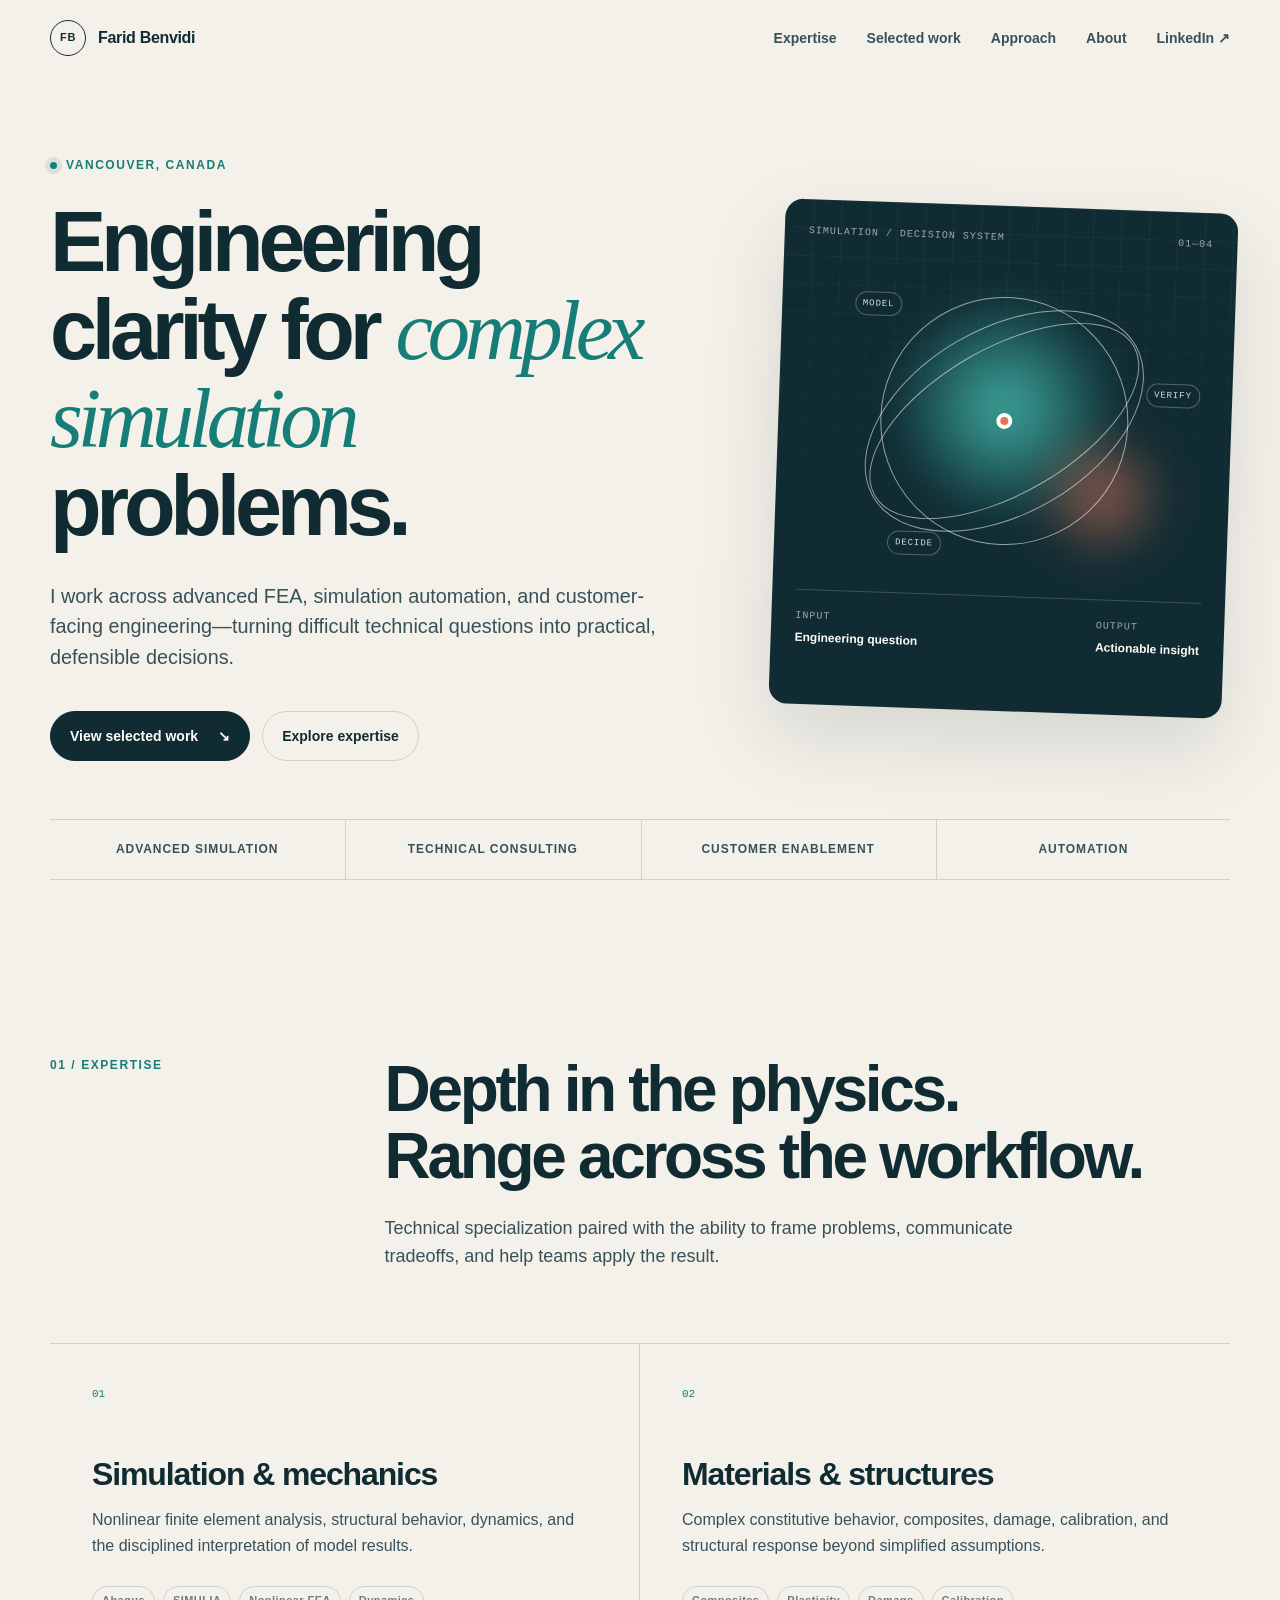
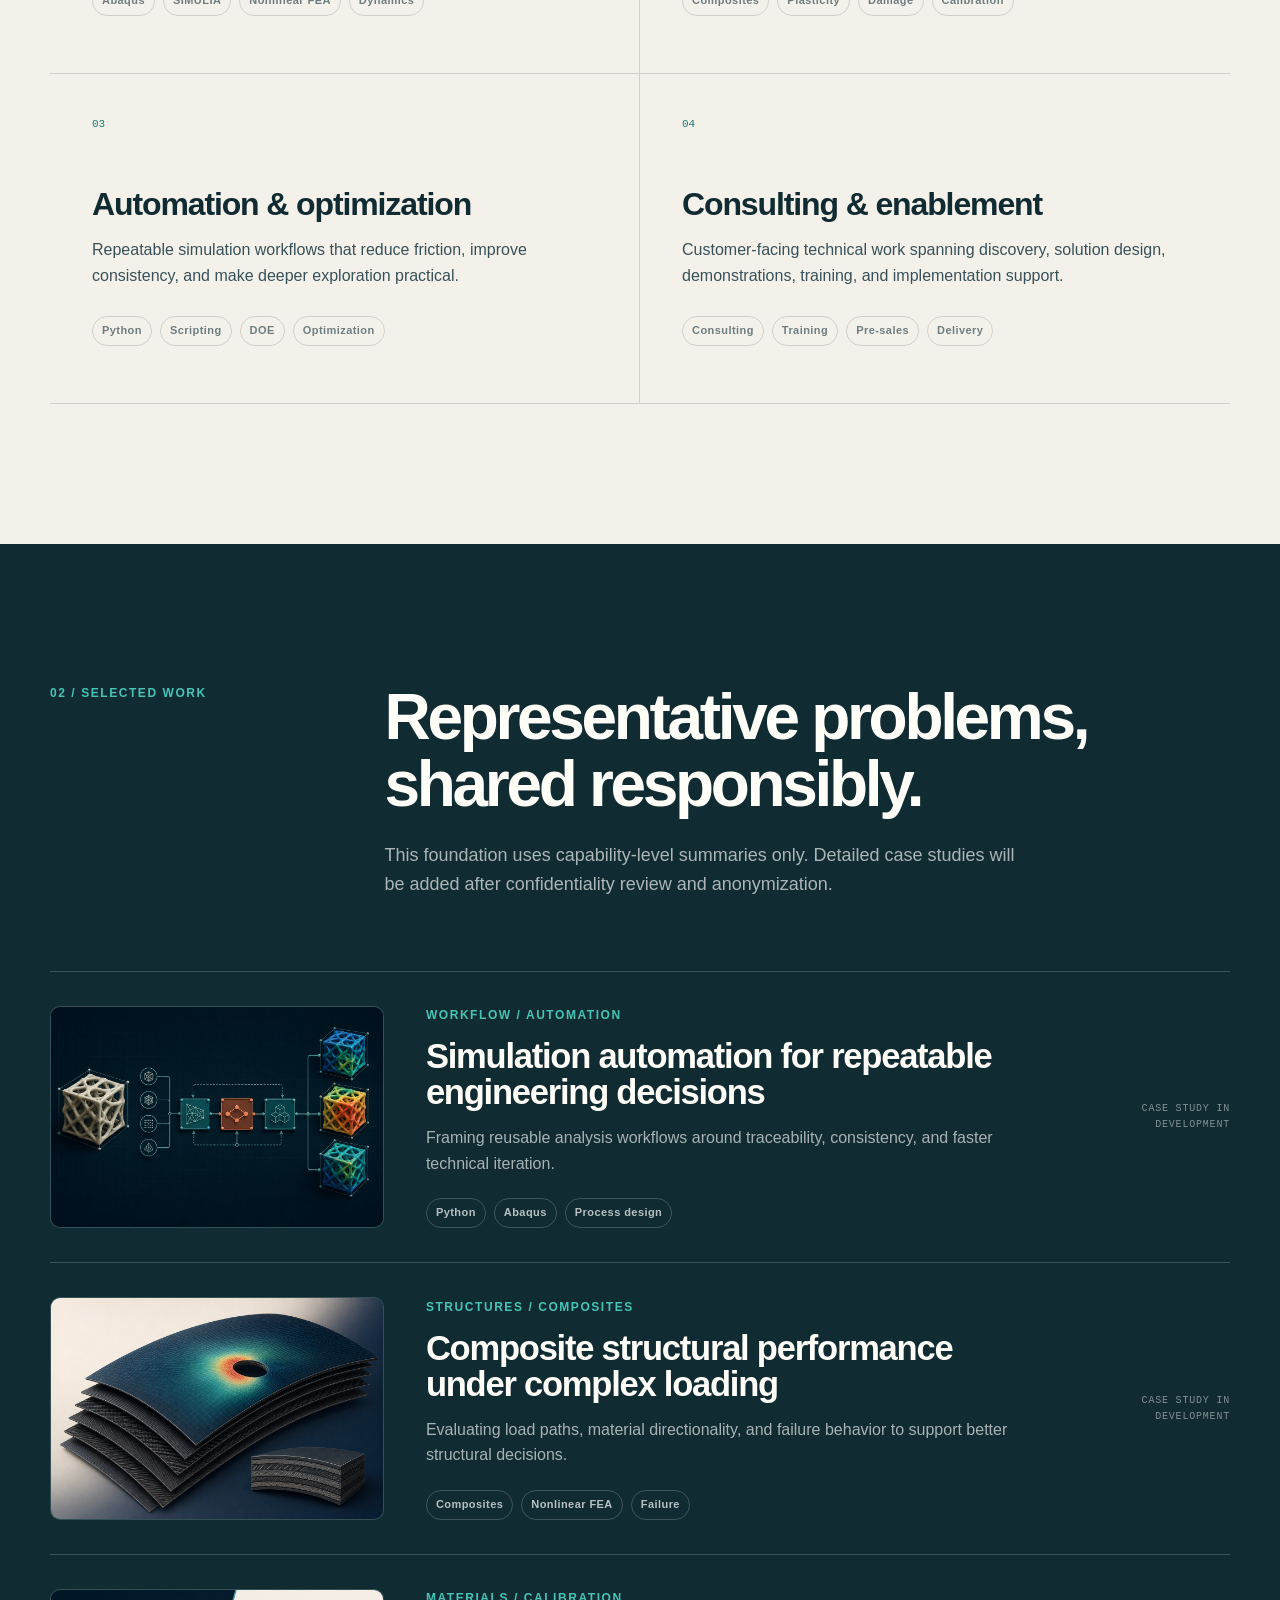
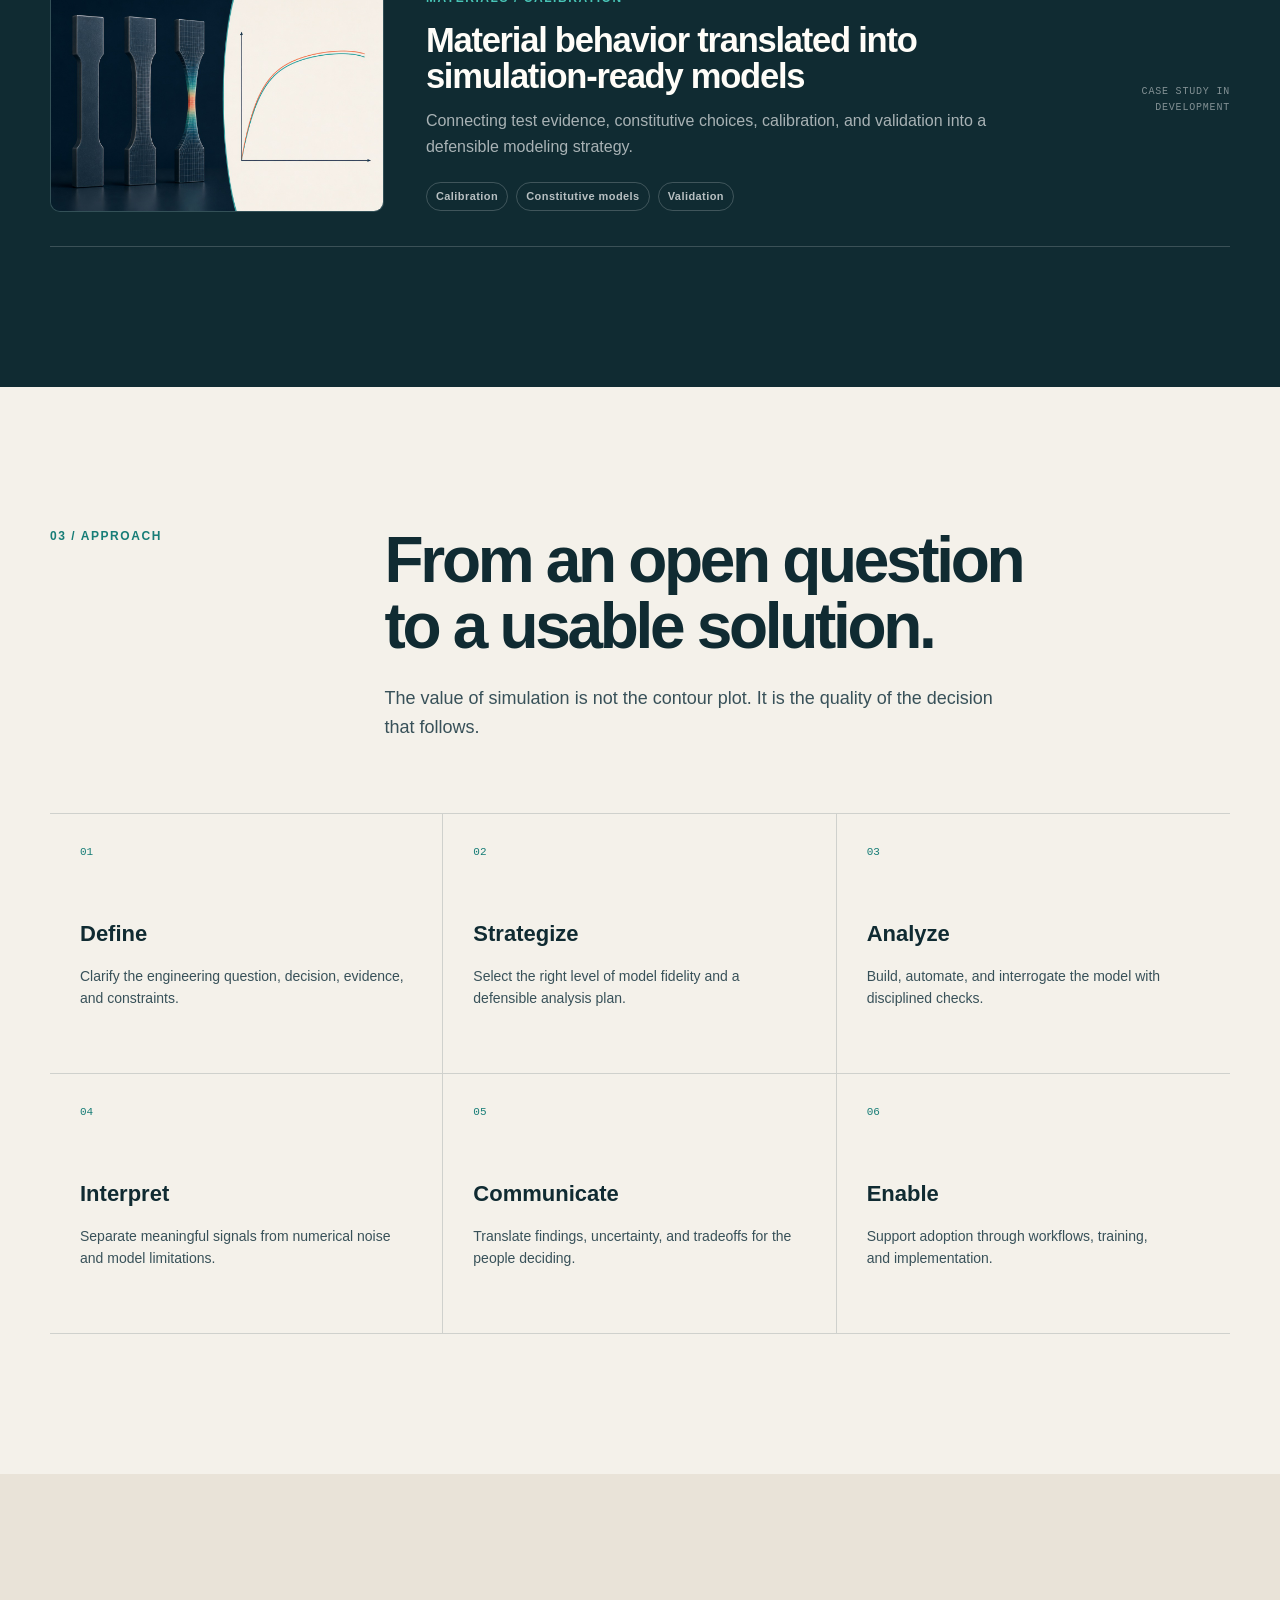
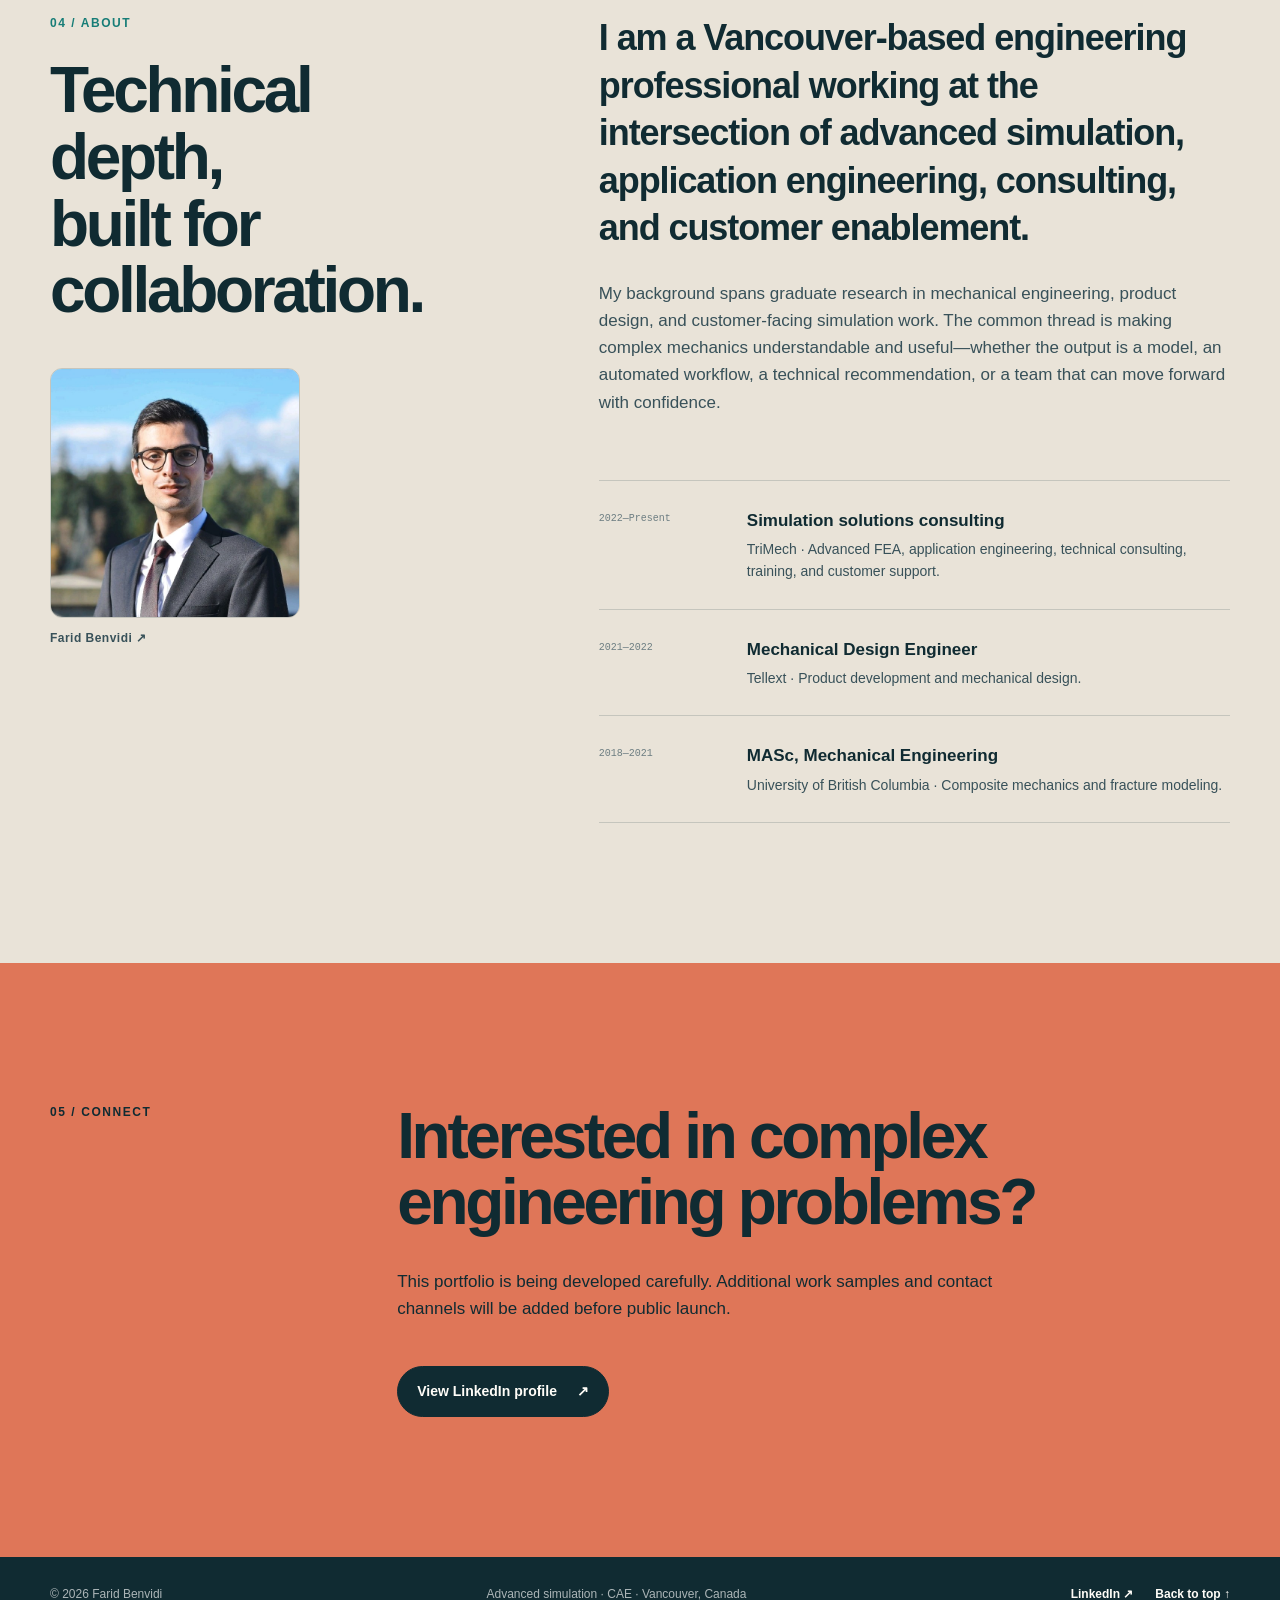
==== commit 557fb96d: "Use LinkedIn and improve portfolio visuals" ====
--- a/index.html
+++ b/index.html
@@ -8,6 +8,7 @@
     <meta name="description" content="Farid Benvidi is an advanced simulation and CAE engineer working across nonlinear FEA, complex materials, automation, and customer-facing engineering.">
     <meta name="author" content="Farid Benvidi">
     <meta name="robots" content="index, follow">
+    <link rel="icon" type="image/png" href="favicon.png">
     <link rel="canonical" href="https://faridbnv.github.io/">
 
     <meta property="og:type" content="website">
@@ -33,7 +34,7 @@
         "@type": "Person",
         "name": "Farid Benvidi",
         "url": "https://faridbnv.github.io/",
-        "sameAs": ["https://github.com/faridbnv"],
+        "sameAs": ["https://www.linkedin.com/in/faridhb/"],
         "homeLocation": {
           "@type": "Place",
           "name": "Vancouver, British Columbia, Canada"
@@ -76,6 +77,7 @@
           <a href="#work">Selected work</a>
           <a href="#approach">Approach</a>
           <a href="#about">About</a>
+          <a href="https://www.linkedin.com/in/faridhb/" target="_blank" rel="me noopener" aria-label="LinkedIn profile (opens in a new tab)">LinkedIn <span aria-hidden="true">↗</span></a>
         </nav>
       </div>
     </header>
@@ -186,9 +188,9 @@
 
           <div class="work-list">
             <article class="work-item reveal">
-              <div class="work-visual visual-automation" aria-hidden="true">
-                <span></span><span></span><span></span><i></i><i></i>
-              </div>
+              <figure class="work-visual">
+                <img src="assets/work-automation.jpg" alt="Generic simulation automation workflow connecting a parametric lattice model to several analysis outcomes" width="1200" height="800" loading="lazy" decoding="async">
+              </figure>
               <div class="work-copy">
                 <p class="work-meta">Workflow / Automation</p>
                 <h3>Simulation automation for repeatable engineering decisions</h3>
@@ -199,9 +201,9 @@
             </article>
 
             <article class="work-item reveal">
-              <div class="work-visual visual-composite" aria-hidden="true">
-                <span></span><span></span><span></span><span></span><span></span>
-              </div>
+              <figure class="work-visual">
+                <img src="assets/work-composites.jpg" alt="Generic exploded composite laminate with multiple ply orientations, finite-element mesh, and a localized stress concentration" width="1200" height="800" loading="lazy" decoding="async">
+              </figure>
               <div class="work-copy">
                 <p class="work-meta">Structures / Composites</p>
                 <h3>Composite structural performance under complex loading</h3>
@@ -212,10 +214,9 @@
             </article>
 
             <article class="work-item reveal">
-              <div class="work-visual visual-material" aria-hidden="true">
-                <div class="material-axis"></div>
-                <span class="bar bar-1"></span><span class="bar bar-2"></span><span class="bar bar-3"></span><span class="bar bar-4"></span><span class="bar bar-5"></span>
-              </div>
+              <figure class="work-visual">
+                <img src="assets/work-materials.jpg" alt="Generic tensile specimens with finite-element strain visualization and closely matched material-response curves" width="1200" height="800" loading="lazy" decoding="async">
+              </figure>
               <div class="work-copy">
                 <p class="work-meta">Materials / Calibration</p>
                 <h3>Material behavior translated into simulation-ready models</h3>
@@ -254,6 +255,10 @@
           <div class="about-intro reveal">
             <p class="section-index">04 / About</p>
             <h2 id="about-title">Technical depth,<br>built for collaboration.</h2>
+            <a class="about-portrait" href="https://www.linkedin.com/in/faridhb/" target="_blank" rel="me noopener" aria-label="View Farid Benvidi on LinkedIn (opens in a new tab)">
+              <img src="assets/farid-profile.jpg" alt="Portrait of Farid Benvidi" width="662" height="662" loading="lazy" decoding="async">
+              <span>Farid Benvidi <span aria-hidden="true">↗</span></span>
+            </a>
           </div>
           <div class="about-body reveal">
             <p class="about-lede">I am a Vancouver-based engineering professional working at the intersection of advanced simulation, application engineering, consulting, and customer enablement.</p>
@@ -282,7 +287,7 @@
           <p class="section-index">05 / Connect</p>
           <h2 id="contact-title">Interested in complex engineering problems?</h2>
           <p>This portfolio is being developed carefully. Additional work samples and contact channels will be added before public launch.</p>
-          <a class="button button-primary" href="https://github.com/faridbnv" rel="me">View GitHub profile <span aria-hidden="true">↗</span></a>
+          <a class="button button-primary" href="https://www.linkedin.com/in/faridhb/" target="_blank" rel="me noopener">View LinkedIn profile <span aria-hidden="true">↗</span></a>
         </div>
       </section>
     </main>
@@ -291,7 +296,10 @@
       <div class="shell footer-inner">
         <p>© <span data-year>2026</span> Farid Benvidi</p>
         <p>Advanced simulation · CAE · Vancouver, Canada</p>
-        <a href="#top">Back to top <span aria-hidden="true">↑</span></a>
+        <div class="footer-links">
+          <a href="https://www.linkedin.com/in/faridhb/" target="_blank" rel="me noopener">LinkedIn <span aria-hidden="true">↗</span></a>
+          <a href="#top">Back to top <span aria-hidden="true">↑</span></a>
+        </div>
       </div>
     </footer>
 
--- a/styles.css
+++ b/styles.css
@@ -569,11 +569,25 @@
 
 .work-visual {
   position: relative;
-  min-height: 190px;
+  aspect-ratio: 3 / 2;
+  margin: 0;
   overflow: hidden;
   border: 1px solid rgba(255,255,255,0.12);
   border-radius: 10px;
   background: #173840;
+}
+
+.work-visual img {
+  width: 100%;
+  height: 100%;
+  display: block;
+  object-fit: cover;
+  transition: transform 500ms cubic-bezier(.2,.7,.2,1), filter 300ms ease;
+}
+
+.work-item:hover .work-visual img {
+  transform: scale(1.025);
+  filter: saturate(1.08);
 }
 
 .work-meta {
@@ -610,57 +624,6 @@
   text-transform: uppercase;
 }
 
-.visual-automation span {
-  position: absolute;
-  width: 56px;
-  height: 56px;
-  border: 1px solid rgba(255,255,255,0.38);
-  border-radius: 50%;
-}
-
-.visual-automation span:nth-child(1) { top: 26px; left: 28px; background: var(--coral); }
-.visual-automation span:nth-child(2) { top: 66px; left: calc(50% - 28px); background: var(--teal); }
-.visual-automation span:nth-child(3) { right: 28px; bottom: 26px; background: var(--lime); }
-.visual-automation i {
-  position: absolute;
-  height: 1px;
-  background: rgba(255,255,255,0.45);
-  transform-origin: left;
-}
-.visual-automation i:nth-of-type(1) { width: 34%; top: 69px; left: 77px; transform: rotate(13deg); }
-.visual-automation i:nth-of-type(2) { width: 31%; top: 112px; left: 55%; transform: rotate(14deg); }
-
-.visual-composite {
-  display: grid;
-  place-content: center;
-  gap: 8px;
-  background: var(--paper-deep);
-}
-.visual-composite span {
-  display: block;
-  width: 190px;
-  height: 17px;
-  border-radius: 2px;
-  background: var(--teal);
-  transform: skewX(-24deg);
-}
-.visual-composite span:nth-child(2) { margin-left: -10px; background: var(--coral); }
-.visual-composite span:nth-child(3) { margin-left: 10px; background: var(--ink); }
-.visual-composite span:nth-child(4) { margin-left: -6px; background: var(--lime); }
-.visual-composite span:nth-child(5) { margin-left: 5px; background: var(--teal-bright); }
-
-.visual-material {
-  display: flex;
-  align-items: flex-end;
-  justify-content: center;
-  gap: 12px;
-  padding: 30px 38px 35px;
-  background-image: linear-gradient(rgba(255,255,255,0.07) 1px, transparent 1px), linear-gradient(90deg, rgba(255,255,255,0.07) 1px, transparent 1px);
-  background-size: 24px 24px;
-}
-.visual-material .bar { width: 22px; background: var(--teal-bright); border-radius: 2px 2px 0 0; }
-.bar-1 { height: 20%; }.bar-2 { height: 35%; }.bar-3 { height: 54%; }.bar-4 { height: 70%; }.bar-5 { height: 88%; background: var(--coral) !important; }
-
 .process {
   display: grid;
   grid-template-columns: repeat(3, minmax(0, 1fr));
@@ -696,6 +659,34 @@
   position: sticky;
   top: 126px;
   align-self: start;
+}
+
+.about-portrait {
+  width: min(250px, 78%);
+  display: grid;
+  gap: 11px;
+  margin-top: 44px;
+  color: var(--ink-soft);
+  font-size: 12px;
+  font-weight: 750;
+  letter-spacing: 0.04em;
+}
+
+.about-portrait img {
+  width: 100%;
+  height: auto;
+  display: block;
+  aspect-ratio: 1;
+  object-fit: cover;
+  border: 1px solid var(--line);
+  border-radius: 12px;
+  filter: saturate(0.88) contrast(1.02);
+  transition: filter 240ms ease, transform 240ms ease;
+}
+
+.about-portrait:hover img {
+  filter: saturate(1) contrast(1.02);
+  transform: translateY(-3px);
 }
 
 .about-lede {
@@ -784,6 +775,11 @@
 
 .footer-inner p { margin: 0; }
 .footer-inner a { color: var(--white); font-weight: 700; }
+
+.footer-links {
+  display: flex;
+  gap: 22px;
+}
 
 .reveal {
   opacity: 0;
@@ -865,6 +861,7 @@
   .contact { padding: 92px 0; }
   .contact .button { width: 100%; }
   .footer-inner { flex-direction: column; }
+  .footer-links { justify-content: space-between; }
 }
 
 @media (prefers-reduced-motion: reduce) {
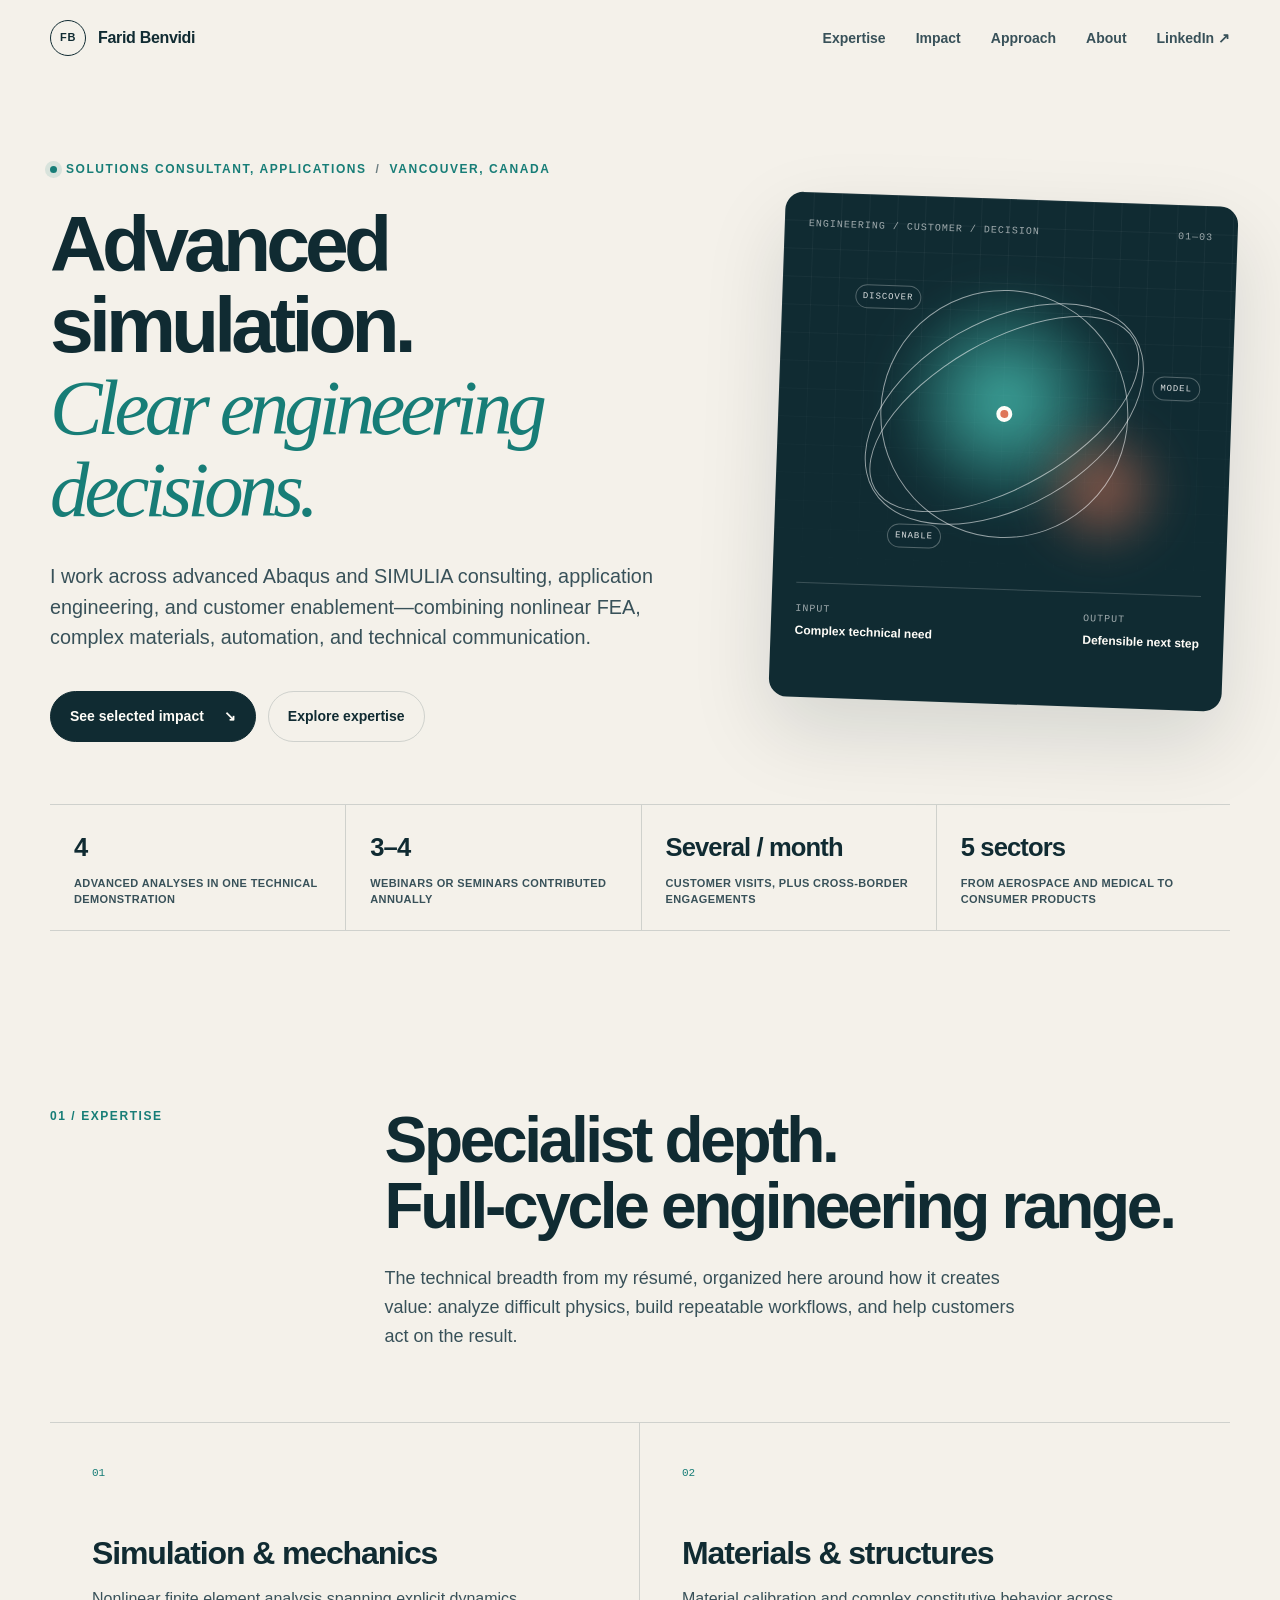
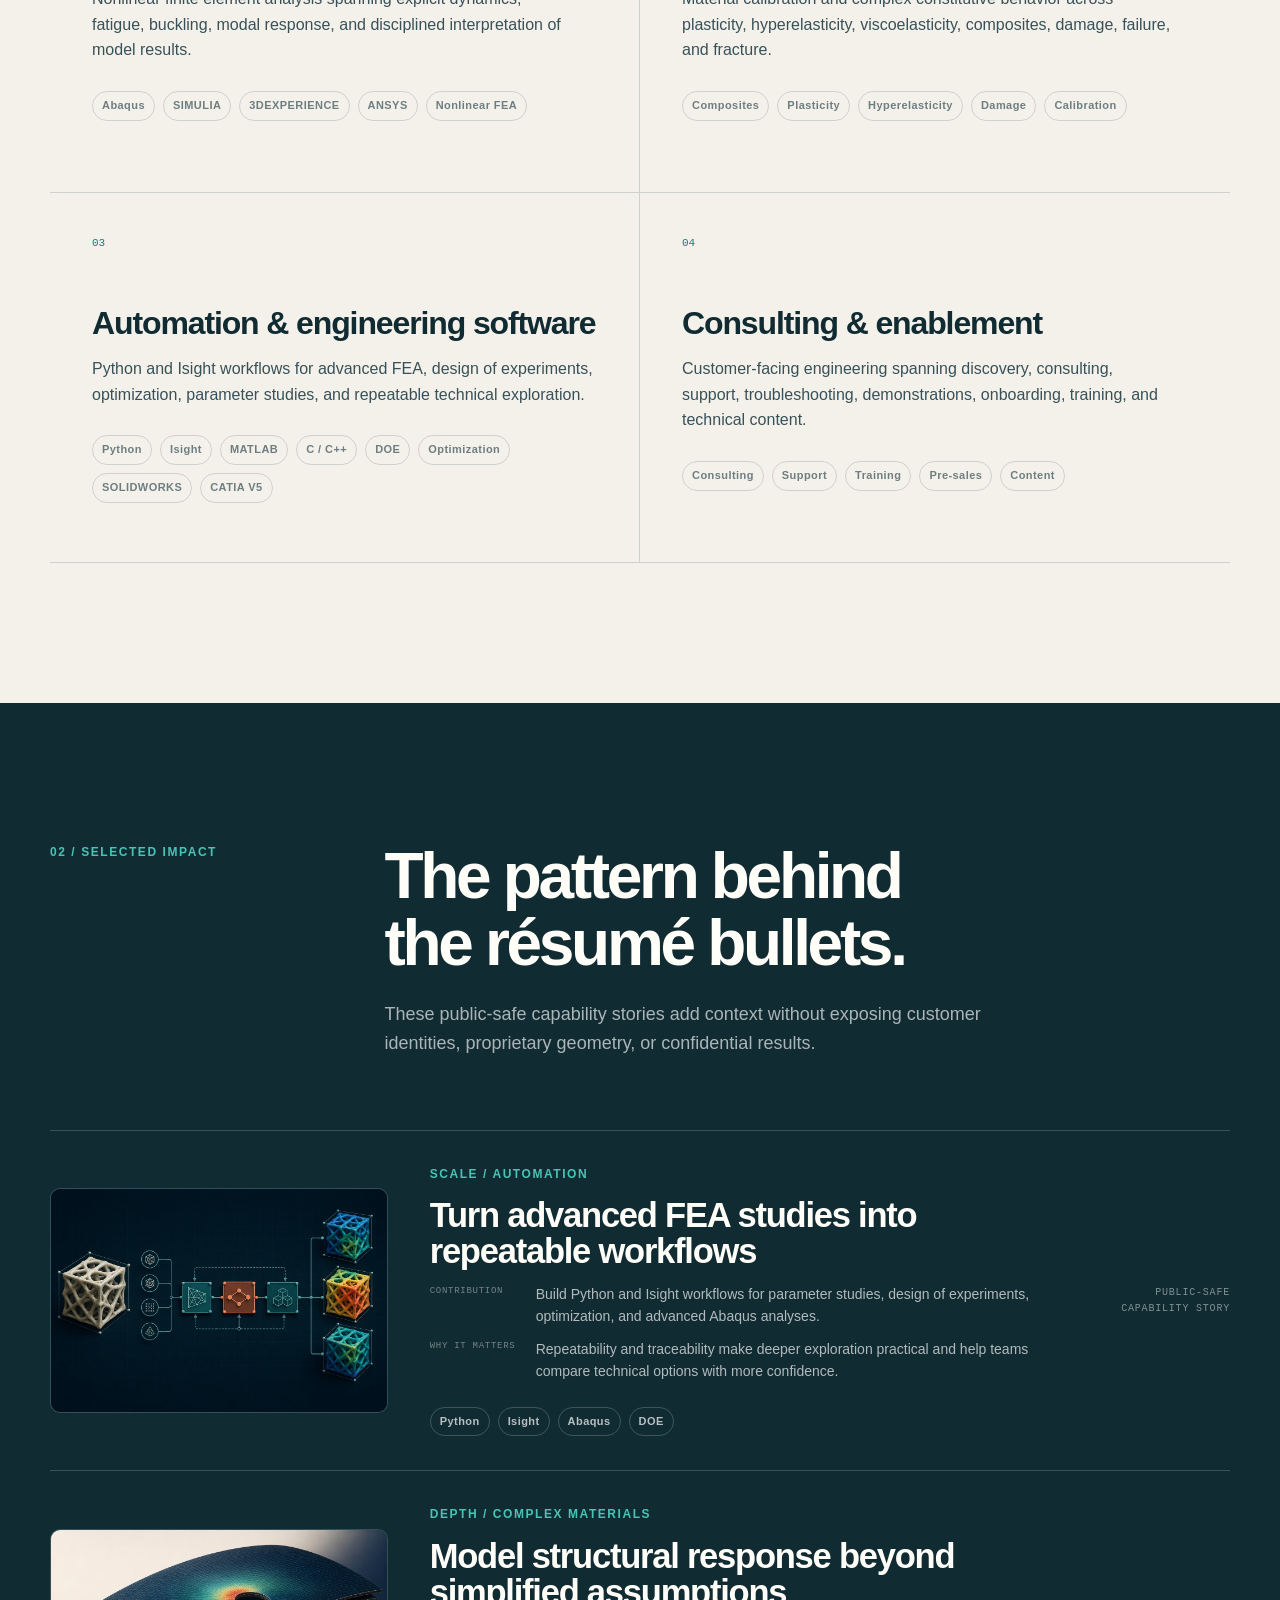
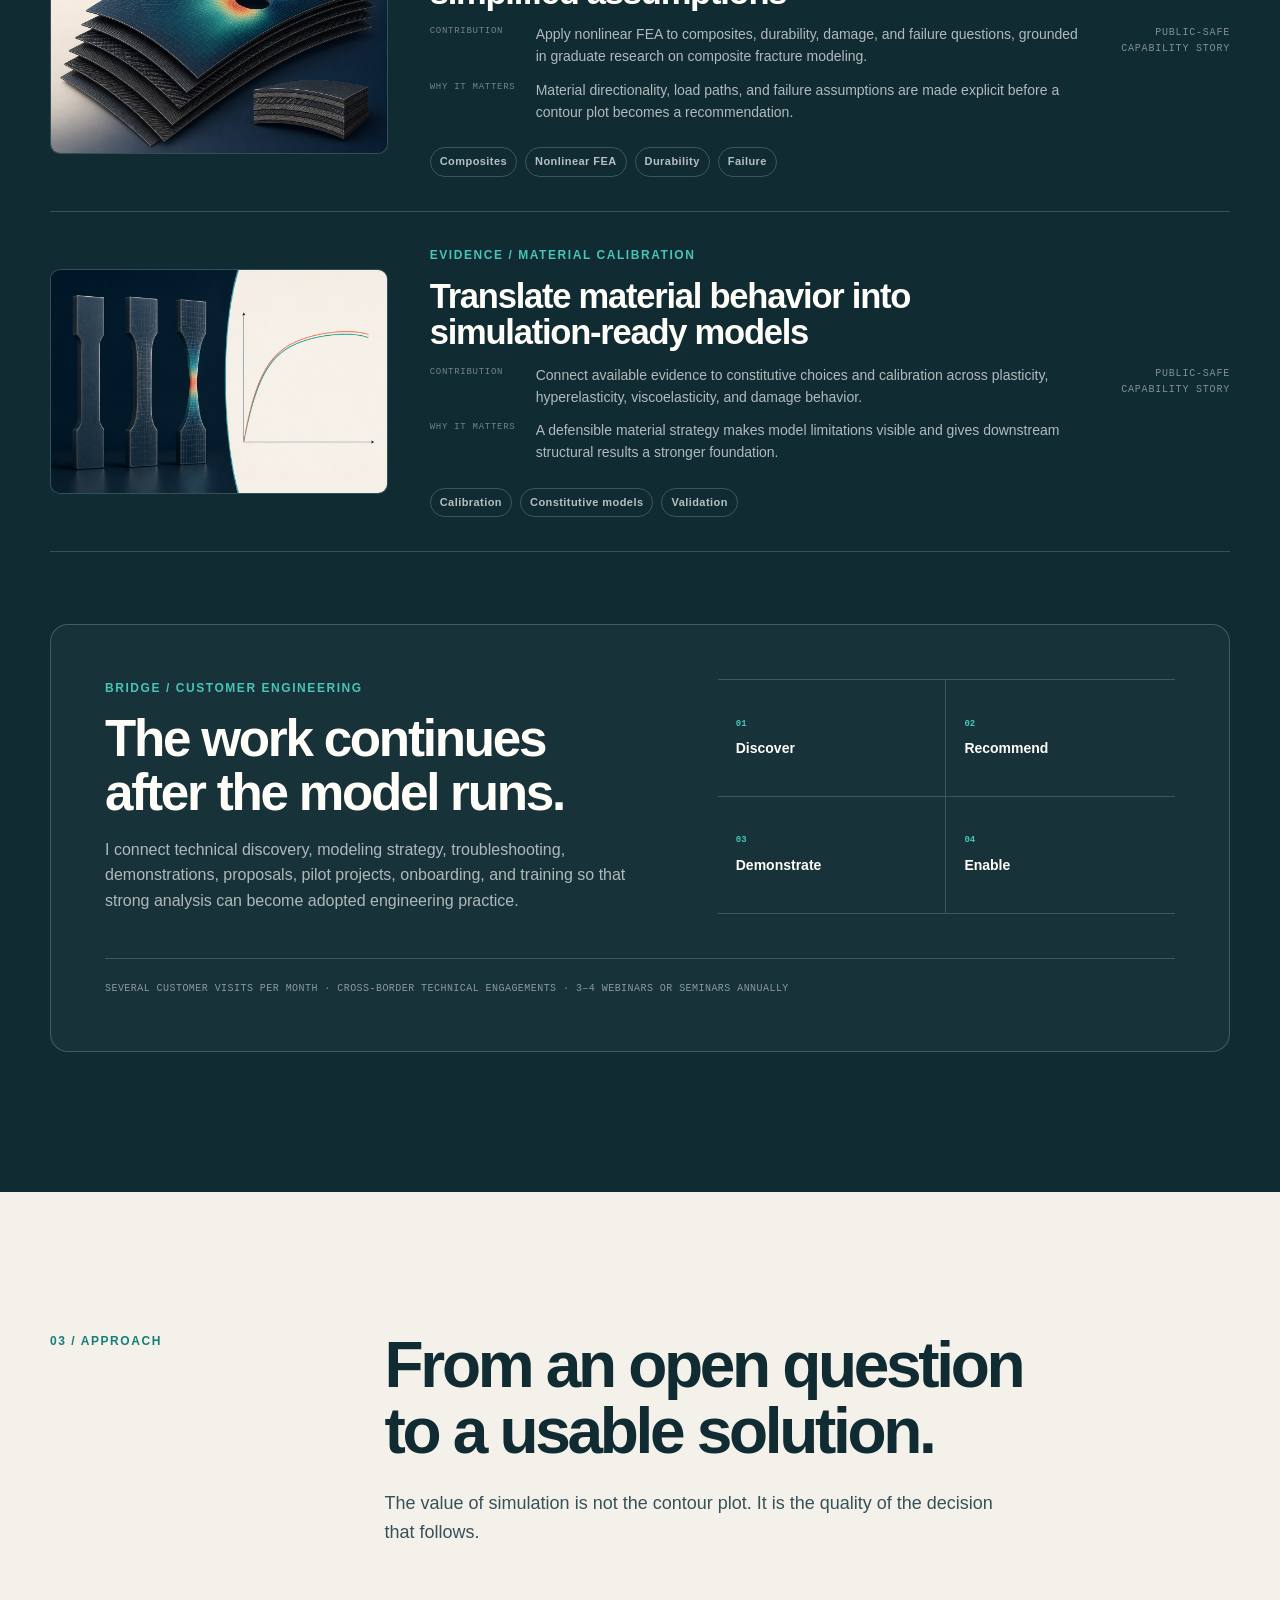
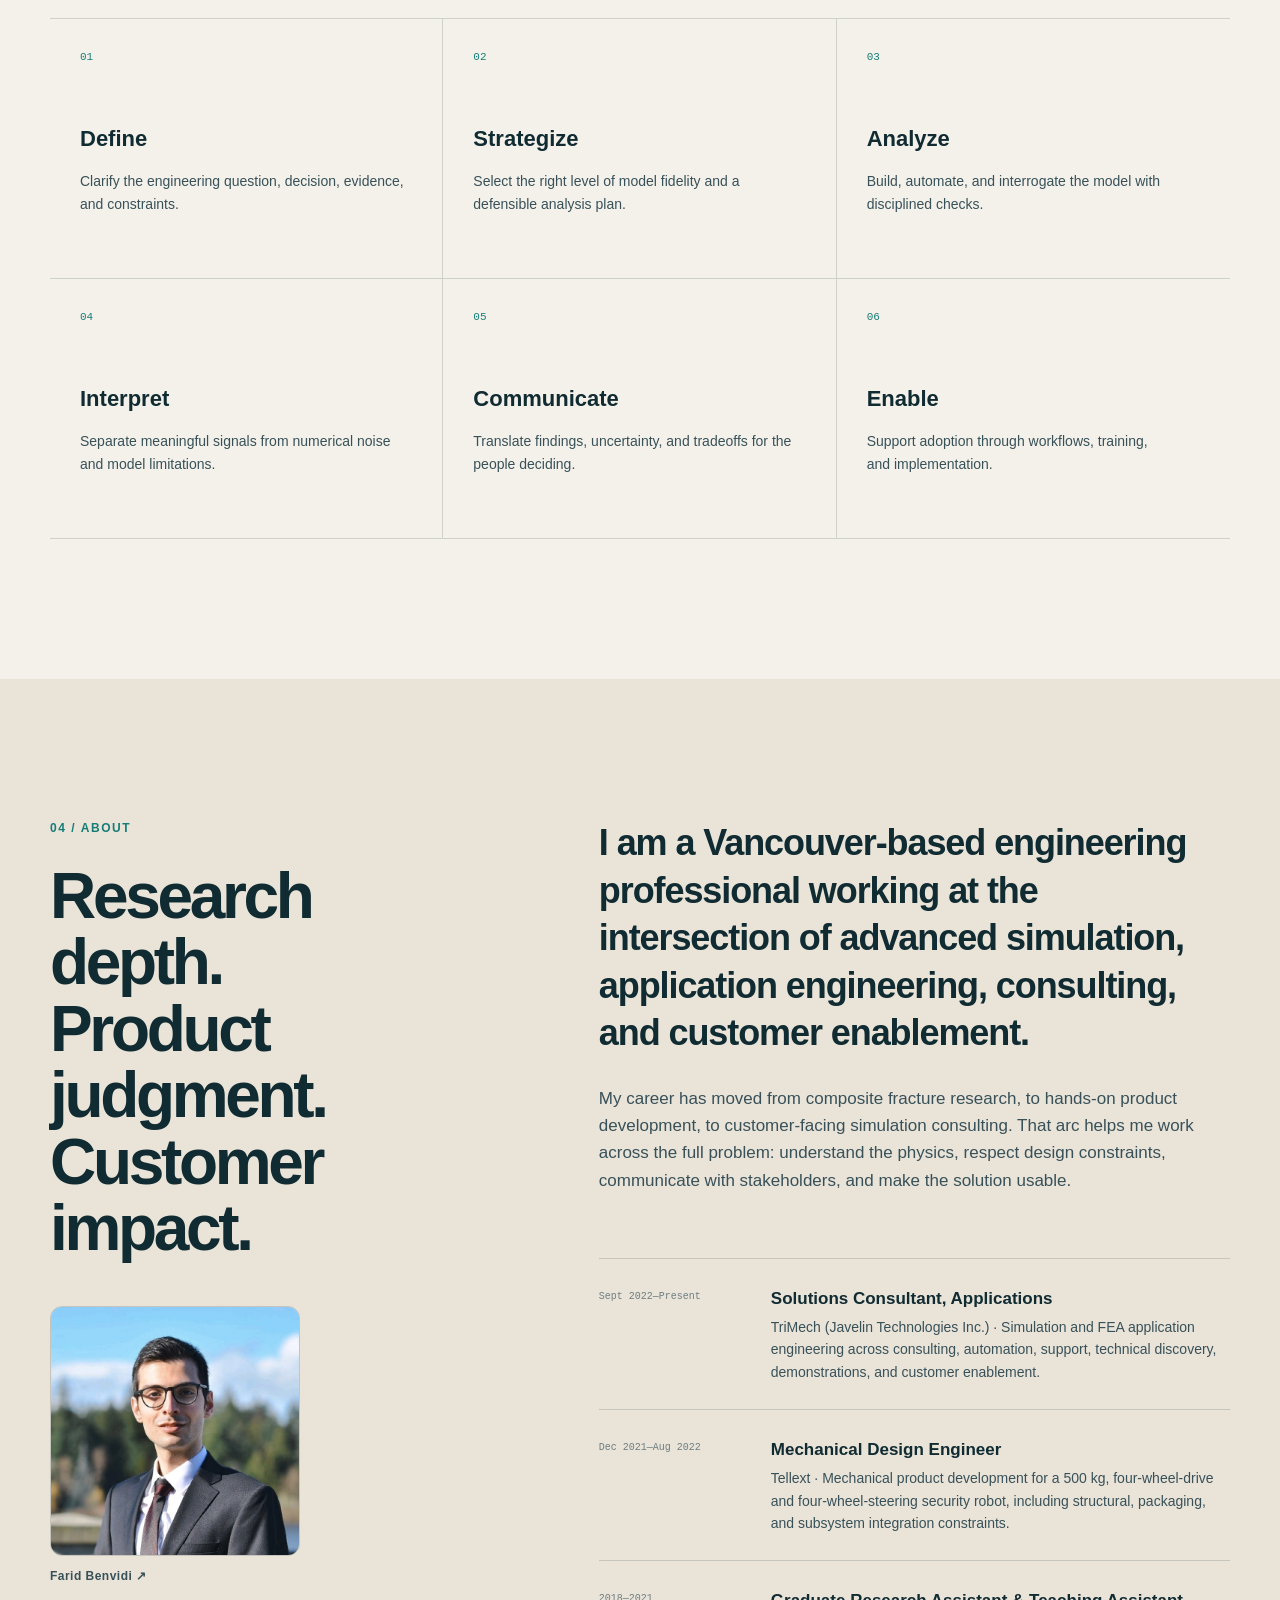
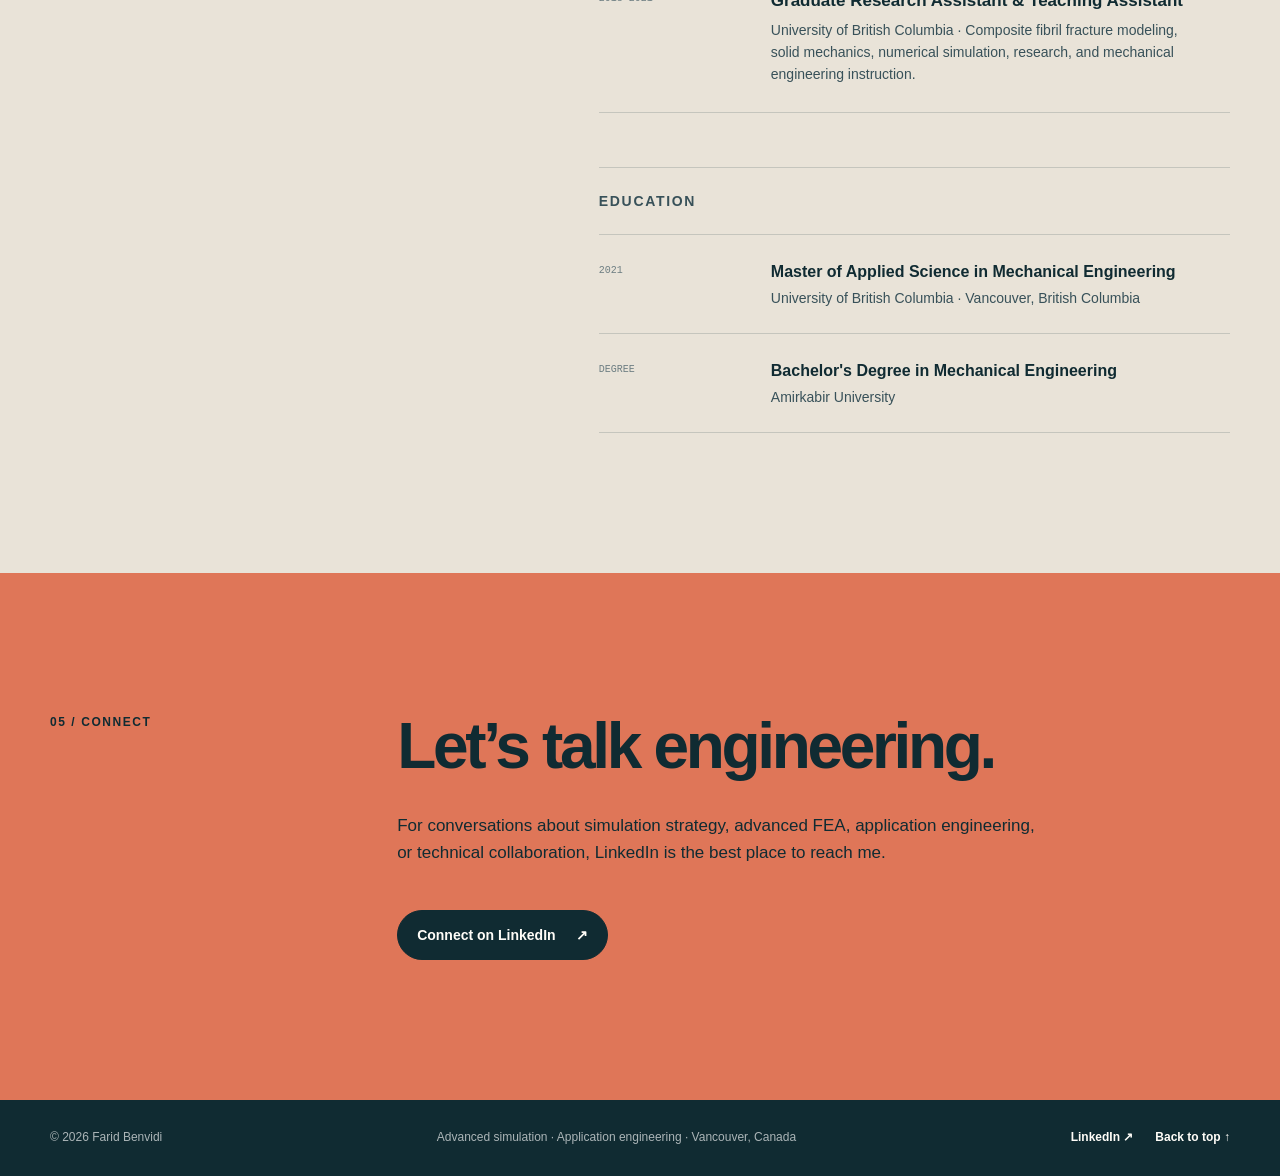
==== commit baabfab3: "Align portfolio with resume and strengthen professional narrative" ====
--- a/index.html
+++ b/index.html
@@ -5,7 +5,7 @@
     <meta name="viewport" content="width=device-width, initial-scale=1">
     <meta name="theme-color" content="#f4f1ea">
     <meta name="color-scheme" content="light">
-    <meta name="description" content="Farid Benvidi is an advanced simulation and CAE engineer working across nonlinear FEA, complex materials, automation, and customer-facing engineering.">
+    <meta name="description" content="Farid Benvidi is a Solutions Consultant, Applications specializing in advanced Abaqus and SIMULIA consulting, nonlinear FEA, complex materials, simulation automation, and customer engineering.">
     <meta name="author" content="Farid Benvidi">
     <meta name="robots" content="index, follow">
     <link rel="icon" type="image/png" href="favicon.png">
@@ -13,21 +13,21 @@
 
     <meta property="og:type" content="website">
     <meta property="og:site_name" content="Farid Benvidi">
-    <meta property="og:title" content="Farid Benvidi — Advanced Simulation &amp; CAE Engineer">
-    <meta property="og:description" content="Engineering clarity for complex simulation problems.">
+    <meta property="og:title" content="Farid Benvidi — Advanced Simulation &amp; Application Engineering">
+    <meta property="og:description" content="Advanced FEA, automation, and customer engineering—from complex models to decisions teams can use.">
     <meta property="og:url" content="https://faridbnv.github.io/">
-    <meta property="og:image" content="https://faridbnv.github.io/og.png">
+    <meta property="og:image" content="https://faridbnv.github.io/og-resume-aligned.png">
     <meta property="og:image:width" content="1536">
     <meta property="og:image:height" content="1024">
-    <meta property="og:image:alt" content="Farid Benvidi — Advanced Simulation and CAE Engineer">
+    <meta property="og:image:alt" content="Farid Benvidi — Advanced Simulation and Application Engineering">
 
     <meta name="twitter:card" content="summary_large_image">
-    <meta name="twitter:title" content="Farid Benvidi — Advanced Simulation &amp; CAE Engineer">
-    <meta name="twitter:description" content="Engineering clarity for complex simulation problems.">
-    <meta name="twitter:image" content="https://faridbnv.github.io/og.png">
-
-    <title>Farid Benvidi — Advanced Simulation &amp; CAE Engineer</title>
-    <link rel="stylesheet" href="styles.css">
+    <meta name="twitter:title" content="Farid Benvidi — Advanced Simulation &amp; Application Engineering">
+    <meta name="twitter:description" content="Advanced FEA, automation, and customer engineering—from complex models to decisions teams can use.">
+    <meta name="twitter:image" content="https://faridbnv.github.io/og-resume-aligned.png">
+
+    <title>Farid Benvidi — Advanced Simulation &amp; Application Engineering</title>
+    <link rel="stylesheet" href="styles.css?v=20260825">
     <script type="application/ld+json">
       {
         "@context": "https://schema.org",
@@ -35,6 +35,11 @@
         "name": "Farid Benvidi",
         "url": "https://faridbnv.github.io/",
         "sameAs": ["https://www.linkedin.com/in/faridhb/"],
+        "jobTitle": "Solutions Consultant, Applications",
+        "worksFor": {
+          "@type": "Organization",
+          "name": "TriMech"
+        },
         "homeLocation": {
           "@type": "Place",
           "name": "Vancouver, British Columbia, Canada"
@@ -50,8 +55,12 @@
           "Nonlinear analysis",
           "Composite materials",
           "Material modeling",
+          "Material calibration",
           "Simulation automation",
-          "Python"
+          "Python",
+          "Isight",
+          "Technical consulting",
+          "Customer enablement"
         ]
       }
     </script>
@@ -74,7 +83,7 @@
 
         <nav class="site-nav" id="site-nav" aria-label="Primary navigation" data-nav>
           <a href="#expertise">Expertise</a>
-          <a href="#work">Selected work</a>
+          <a href="#work">Impact</a>
           <a href="#approach">Approach</a>
           <a href="#about">About</a>
           <a href="https://www.linkedin.com/in/faridhb/" target="_blank" rel="me noopener" aria-label="LinkedIn profile (opens in a new tab)">LinkedIn <span aria-hidden="true">↗</span></a>
@@ -86,11 +95,11 @@
       <section class="hero" id="top" aria-labelledby="hero-title">
         <div class="shell hero-grid">
           <div class="hero-copy reveal">
-            <p class="eyebrow"><span class="status-dot" aria-hidden="true"></span> Vancouver, Canada</p>
-            <h1 id="hero-title">Engineering clarity for <em>complex simulation</em> problems.</h1>
-            <p class="hero-lede">I work across advanced FEA, simulation automation, and customer-facing engineering—turning difficult technical questions into practical, defensible decisions.</p>
+            <p class="eyebrow"><span class="status-dot" aria-hidden="true"></span> Solutions Consultant, Applications <span class="eyebrow-separator" aria-hidden="true">/</span> Vancouver, Canada</p>
+            <h1 id="hero-title"><span>Advanced simulation.</span> <em>Clear engineering decisions.</em></h1>
+            <p class="hero-lede">I work across advanced Abaqus and SIMULIA consulting, application engineering, and customer enablement—combining nonlinear FEA, complex materials, automation, and technical communication.</p>
             <div class="hero-actions">
-              <a class="button button-primary" href="#work">View selected work <span aria-hidden="true">↘</span></a>
+              <a class="button button-primary" href="#work">See selected impact <span aria-hidden="true">↘</span></a>
               <a class="button button-quiet" href="#expertise">Explore expertise</a>
             </div>
           </div>
@@ -98,31 +107,31 @@
           <div class="hero-visual reveal" aria-label="A stylized engineering workflow from problem definition to deployable solution">
             <div class="technical-card">
               <div class="technical-card-top">
-                <span>SIMULATION / DECISION SYSTEM</span>
-                <span>01—04</span>
+                <span>ENGINEERING / CUSTOMER / DECISION</span>
+                <span>01—03</span>
               </div>
               <div class="field" aria-hidden="true">
                 <div class="field-orbit orbit-one"></div>
                 <div class="field-orbit orbit-two"></div>
                 <div class="field-orbit orbit-three"></div>
                 <div class="field-core"></div>
-                <span class="field-label label-a">MODEL</span>
-                <span class="field-label label-b">VERIFY</span>
-                <span class="field-label label-c">DECIDE</span>
+                <span class="field-label label-a">DISCOVER</span>
+                <span class="field-label label-b">MODEL</span>
+                <span class="field-label label-c">ENABLE</span>
               </div>
               <div class="technical-card-footer">
-                <div><span>INPUT</span><strong>Engineering question</strong></div>
-                <div><span>OUTPUT</span><strong>Actionable insight</strong></div>
-              </div>
-            </div>
-          </div>
-        </div>
-
-        <div class="shell signal-strip reveal" aria-label="Core professional positioning">
-          <span>Advanced simulation</span>
-          <span>Technical consulting</span>
-          <span>Customer enablement</span>
-          <span>Automation</span>
+                <div><span>INPUT</span><strong>Complex technical need</strong></div>
+                <div><span>OUTPUT</span><strong>Defensible next step</strong></div>
+              </div>
+            </div>
+          </div>
+        </div>
+
+        <div class="shell proof-strip reveal" aria-label="Professional scope at a glance">
+          <div class="proof-item"><strong>4</strong><span>advanced analyses in one technical demonstration</span></div>
+          <div class="proof-item"><strong>3–4</strong><span>webinars or seminars contributed annually</span></div>
+          <div class="proof-item"><strong>Several / month</strong><span>customer visits, plus cross-border engagements</span></div>
+          <div class="proof-item"><strong>5 sectors</strong><span>from aerospace and medical to consumer products</span></div>
         </div>
       </section>
 
@@ -131,8 +140,8 @@
           <div class="section-heading reveal">
             <p class="section-index">01 / Expertise</p>
             <div>
-              <h2 id="expertise-title">Depth in the physics.<br>Range across the workflow.</h2>
-              <p>Technical specialization paired with the ability to frame problems, communicate tradeoffs, and help teams apply the result.</p>
+              <h2 id="expertise-title">Specialist depth.<br>Full-cycle engineering range.</h2>
+              <p>The technical breadth from my résumé, organized here around how it creates value: analyze difficult physics, build repeatable workflows, and help customers act on the result.</p>
             </div>
           </div>
 
@@ -140,36 +149,36 @@
             <article class="expertise-card reveal">
               <span class="card-number">01</span>
               <h3>Simulation &amp; mechanics</h3>
-              <p>Nonlinear finite element analysis, structural behavior, dynamics, and the disciplined interpretation of model results.</p>
+              <p>Nonlinear finite element analysis spanning explicit dynamics, fatigue, buckling, modal response, and disciplined interpretation of model results.</p>
               <ul class="tag-list" aria-label="Simulation and mechanics topics">
-                <li>Abaqus</li><li>SIMULIA</li><li>Nonlinear FEA</li><li>Dynamics</li>
+                <li>Abaqus</li><li>SIMULIA</li><li>3DEXPERIENCE</li><li>ANSYS</li><li>Nonlinear FEA</li>
               </ul>
             </article>
 
             <article class="expertise-card reveal">
               <span class="card-number">02</span>
               <h3>Materials &amp; structures</h3>
-              <p>Complex constitutive behavior, composites, damage, calibration, and structural response beyond simplified assumptions.</p>
+              <p>Material calibration and complex constitutive behavior across plasticity, hyperelasticity, viscoelasticity, composites, damage, failure, and fracture.</p>
               <ul class="tag-list" aria-label="Materials and structures topics">
-                <li>Composites</li><li>Plasticity</li><li>Damage</li><li>Calibration</li>
+                <li>Composites</li><li>Plasticity</li><li>Hyperelasticity</li><li>Damage</li><li>Calibration</li>
               </ul>
             </article>
 
             <article class="expertise-card reveal">
               <span class="card-number">03</span>
-              <h3>Automation &amp; optimization</h3>
-              <p>Repeatable simulation workflows that reduce friction, improve consistency, and make deeper exploration practical.</p>
+              <h3>Automation &amp; engineering software</h3>
+              <p>Python and Isight workflows for advanced FEA, design of experiments, optimization, parameter studies, and repeatable technical exploration.</p>
               <ul class="tag-list" aria-label="Automation and optimization topics">
-                <li>Python</li><li>Scripting</li><li>DOE</li><li>Optimization</li>
+                <li>Python</li><li>Isight</li><li>MATLAB</li><li>C / C++</li><li>DOE</li><li>Optimization</li><li>SOLIDWORKS</li><li>CATIA V5</li>
               </ul>
             </article>
 
             <article class="expertise-card reveal">
               <span class="card-number">04</span>
               <h3>Consulting &amp; enablement</h3>
-              <p>Customer-facing technical work spanning discovery, solution design, demonstrations, training, and implementation support.</p>
+              <p>Customer-facing engineering spanning discovery, consulting, support, troubleshooting, demonstrations, onboarding, training, and technical content.</p>
               <ul class="tag-list" aria-label="Consulting and enablement topics">
-                <li>Consulting</li><li>Training</li><li>Pre-sales</li><li>Delivery</li>
+                <li>Consulting</li><li>Support</li><li>Training</li><li>Pre-sales</li><li>Content</li>
               </ul>
             </article>
           </div>
@@ -179,10 +188,10 @@
       <section class="section section-ink" id="work" aria-labelledby="work-title">
         <div class="shell">
           <div class="section-heading section-heading-light reveal">
-            <p class="section-index">02 / Selected work</p>
+            <p class="section-index">02 / Selected impact</p>
             <div>
-              <h2 id="work-title">Representative problems,<br>shared responsibly.</h2>
-              <p>This foundation uses capability-level summaries only. Detailed case studies will be added after confidentiality review and anonymization.</p>
+              <h2 id="work-title">The pattern behind<br>the résumé bullets.</h2>
+              <p>These public-safe capability stories add context without exposing customer identities, proprietary geometry, or confidential results.</p>
             </div>
           </div>
 
@@ -192,12 +201,15 @@
                 <img src="assets/work-automation.jpg" alt="Generic simulation automation workflow connecting a parametric lattice model to several analysis outcomes" width="1200" height="800" loading="lazy" decoding="async">
               </figure>
               <div class="work-copy">
-                <p class="work-meta">Workflow / Automation</p>
-                <h3>Simulation automation for repeatable engineering decisions</h3>
-                <p>Framing reusable analysis workflows around traceability, consistency, and faster technical iteration.</p>
-                <ul class="tag-list tag-list-dark"><li>Python</li><li>Abaqus</li><li>Process design</li></ul>
-              </div>
-              <span class="work-status">Case study in development</span>
+                <p class="work-meta">Scale / Automation</p>
+                <h3>Turn advanced FEA studies into repeatable workflows</h3>
+                <dl class="impact-details">
+                  <div><dt>Contribution</dt><dd>Build Python and Isight workflows for parameter studies, design of experiments, optimization, and advanced Abaqus analyses.</dd></div>
+                  <div><dt>Why it matters</dt><dd>Repeatability and traceability make deeper exploration practical and help teams compare technical options with more confidence.</dd></div>
+                </dl>
+                <ul class="tag-list tag-list-dark"><li>Python</li><li>Isight</li><li>Abaqus</li><li>DOE</li></ul>
+              </div>
+              <span class="work-status">Public-safe<br>capability story</span>
             </article>
 
             <article class="work-item reveal">
@@ -205,12 +217,15 @@
                 <img src="assets/work-composites.jpg" alt="Generic exploded composite laminate with multiple ply orientations, finite-element mesh, and a localized stress concentration" width="1200" height="800" loading="lazy" decoding="async">
               </figure>
               <div class="work-copy">
-                <p class="work-meta">Structures / Composites</p>
-                <h3>Composite structural performance under complex loading</h3>
-                <p>Evaluating load paths, material directionality, and failure behavior to support better structural decisions.</p>
-                <ul class="tag-list tag-list-dark"><li>Composites</li><li>Nonlinear FEA</li><li>Failure</li></ul>
-              </div>
-              <span class="work-status">Case study in development</span>
+                <p class="work-meta">Depth / Complex materials</p>
+                <h3>Model structural response beyond simplified assumptions</h3>
+                <dl class="impact-details">
+                  <div><dt>Contribution</dt><dd>Apply nonlinear FEA to composites, durability, damage, and failure questions, grounded in graduate research on composite fracture modeling.</dd></div>
+                  <div><dt>Why it matters</dt><dd>Material directionality, load paths, and failure assumptions are made explicit before a contour plot becomes a recommendation.</dd></div>
+                </dl>
+                <ul class="tag-list tag-list-dark"><li>Composites</li><li>Nonlinear FEA</li><li>Durability</li><li>Failure</li></ul>
+              </div>
+              <span class="work-status">Public-safe<br>capability story</span>
             </article>
 
             <article class="work-item reveal">
@@ -218,14 +233,32 @@
                 <img src="assets/work-materials.jpg" alt="Generic tensile specimens with finite-element strain visualization and closely matched material-response curves" width="1200" height="800" loading="lazy" decoding="async">
               </figure>
               <div class="work-copy">
-                <p class="work-meta">Materials / Calibration</p>
-                <h3>Material behavior translated into simulation-ready models</h3>
-                <p>Connecting test evidence, constitutive choices, calibration, and validation into a defensible modeling strategy.</p>
+                <p class="work-meta">Evidence / Material calibration</p>
+                <h3>Translate material behavior into simulation-ready models</h3>
+                <dl class="impact-details">
+                  <div><dt>Contribution</dt><dd>Connect available evidence to constitutive choices and calibration across plasticity, hyperelasticity, viscoelasticity, and damage behavior.</dd></div>
+                  <div><dt>Why it matters</dt><dd>A defensible material strategy makes model limitations visible and gives downstream structural results a stronger foundation.</dd></div>
+                </dl>
                 <ul class="tag-list tag-list-dark"><li>Calibration</li><li>Constitutive models</li><li>Validation</li></ul>
               </div>
-              <span class="work-status">Case study in development</span>
-            </article>
-          </div>
+              <span class="work-status">Public-safe<br>capability story</span>
+            </article>
+          </div>
+
+          <article class="enablement-panel reveal" aria-labelledby="enablement-title">
+            <div>
+              <p class="work-meta">Bridge / Customer engineering</p>
+              <h3 id="enablement-title">The work continues after the model runs.</h3>
+              <p>I connect technical discovery, modeling strategy, troubleshooting, demonstrations, proposals, pilot projects, onboarding, and training so that strong analysis can become adopted engineering practice.</p>
+            </div>
+            <ol class="enablement-flow" aria-label="Customer engineering lifecycle">
+              <li><span>01</span>Discover</li>
+              <li><span>02</span>Recommend</li>
+              <li><span>03</span>Demonstrate</li>
+              <li><span>04</span>Enable</li>
+            </ol>
+            <p class="enablement-proof">Several customer visits per month · Cross-border technical engagements · 3–4 webinars or seminars annually</p>
+          </article>
         </div>
       </section>
 
@@ -254,7 +287,7 @@
         <div class="shell about-grid">
           <div class="about-intro reveal">
             <p class="section-index">04 / About</p>
-            <h2 id="about-title">Technical depth,<br>built for collaboration.</h2>
+            <h2 id="about-title">Research depth.<br>Product judgment.<br>Customer impact.</h2>
             <a class="about-portrait" href="https://www.linkedin.com/in/faridhb/" target="_blank" rel="me noopener" aria-label="View Farid Benvidi on LinkedIn (opens in a new tab)">
               <img src="assets/farid-profile.jpg" alt="Portrait of Farid Benvidi" width="662" height="662" loading="lazy" decoding="async">
               <span>Farid Benvidi <span aria-hidden="true">↗</span></span>
@@ -262,21 +295,27 @@
           </div>
           <div class="about-body reveal">
             <p class="about-lede">I am a Vancouver-based engineering professional working at the intersection of advanced simulation, application engineering, consulting, and customer enablement.</p>
-            <p>My background spans graduate research in mechanical engineering, product design, and customer-facing simulation work. The common thread is making complex mechanics understandable and useful—whether the output is a model, an automated workflow, a technical recommendation, or a team that can move forward with confidence.</p>
-
-            <div class="timeline" aria-label="Experience and education">
+            <p>My career has moved from composite fracture research, to hands-on product development, to customer-facing simulation consulting. That arc helps me work across the full problem: understand the physics, respect design constraints, communicate with stakeholders, and make the solution usable.</p>
+
+            <div class="timeline" aria-label="Professional experience">
               <div class="timeline-item">
-                <span>2022—Present</span>
-                <div><strong>Simulation solutions consulting</strong><p>TriMech · Advanced FEA, application engineering, technical consulting, training, and customer support.</p></div>
+                <span>Sept 2022—Present</span>
+                <div><strong>Solutions Consultant, Applications</strong><p>TriMech (Javelin Technologies Inc.) · Simulation and FEA application engineering across consulting, automation, support, technical discovery, demonstrations, and customer enablement.</p></div>
               </div>
               <div class="timeline-item">
-                <span>2021—2022</span>
-                <div><strong>Mechanical Design Engineer</strong><p>Tellext · Product development and mechanical design.</p></div>
+                <span>Dec 2021—Aug 2022</span>
+                <div><strong>Mechanical Design Engineer</strong><p>Tellext · Mechanical product development for a 500 kg, four-wheel-drive and four-wheel-steering security robot, including structural, packaging, and subsystem integration constraints.</p></div>
               </div>
               <div class="timeline-item">
                 <span>2018—2021</span>
-                <div><strong>MASc, Mechanical Engineering</strong><p>University of British Columbia · Composite mechanics and fracture modeling.</p></div>
-              </div>
+                <div><strong>Graduate Research Assistant &amp; Teaching Assistant</strong><p>University of British Columbia · Composite fibril fracture modeling, solid mechanics, numerical simulation, research, and mechanical engineering instruction.</p></div>
+              </div>
+            </div>
+
+            <div class="education" aria-labelledby="education-title">
+              <p class="education-label" id="education-title">Education</p>
+              <div><span>2021</span><strong>Master of Applied Science in Mechanical Engineering</strong><p>University of British Columbia · Vancouver, British Columbia</p></div>
+              <div><span>Degree</span><strong>Bachelor's Degree in Mechanical Engineering</strong><p>Amirkabir University</p></div>
             </div>
           </div>
         </div>
@@ -285,9 +324,9 @@
       <section class="contact" aria-labelledby="contact-title">
         <div class="shell contact-inner reveal">
           <p class="section-index">05 / Connect</p>
-          <h2 id="contact-title">Interested in complex engineering problems?</h2>
-          <p>This portfolio is being developed carefully. Additional work samples and contact channels will be added before public launch.</p>
-          <a class="button button-primary" href="https://www.linkedin.com/in/faridhb/" target="_blank" rel="me noopener">View LinkedIn profile <span aria-hidden="true">↗</span></a>
+          <h2 id="contact-title">Let’s talk engineering.</h2>
+          <p>For conversations about simulation strategy, advanced FEA, application engineering, or technical collaboration, LinkedIn is the best place to reach me.</p>
+          <a class="button button-primary" href="https://www.linkedin.com/in/faridhb/" target="_blank" rel="me noopener">Connect on LinkedIn <span aria-hidden="true">↗</span></a>
         </div>
       </section>
     </main>
@@ -295,7 +334,7 @@
     <footer class="site-footer">
       <div class="shell footer-inner">
         <p>© <span data-year>2026</span> Farid Benvidi</p>
-        <p>Advanced simulation · CAE · Vancouver, Canada</p>
+        <p>Advanced simulation · Application engineering · Vancouver, Canada</p>
         <div class="footer-links">
           <a href="https://www.linkedin.com/in/faridhb/" target="_blank" rel="me noopener">LinkedIn <span aria-hidden="true">↗</span></a>
           <a href="#top">Back to top <span aria-hidden="true">↑</span></a>
@@ -303,6 +342,6 @@
       </div>
     </footer>
 
-    <script src="script.js" defer></script>
+    <script src="script.js?v=20260825" defer></script>
   </body>
 </html>
--- a/styles.css
+++ b/styles.css
@@ -205,7 +205,12 @@
 .eyebrow {
   display: flex;
   align-items: center;
+  flex-wrap: wrap;
   gap: 9px;
+}
+
+.eyebrow-separator {
+  color: var(--ink-muted);
 }
 
 .status-dot {
@@ -231,11 +236,16 @@
 }
 
 h1 {
-  max-width: 820px;
+  max-width: 760px;
   margin-bottom: 30px;
-  font-size: clamp(52px, 6.6vw, 94px);
+  font-size: clamp(52px, 6.15vw, 88px);
   font-weight: 680;
   letter-spacing: -0.062em;
+}
+
+h1 span,
+h1 em {
+  display: block;
 }
 
 h1 em {
@@ -420,7 +430,7 @@
   letter-spacing: 0;
 }
 
-.signal-strip {
+.proof-strip {
   display: grid;
   grid-template-columns: repeat(4, 1fr);
   gap: 1px;
@@ -428,18 +438,32 @@
   border-block: 1px solid var(--line);
 }
 
-.signal-strip span {
-  padding: 20px 18px;
+.proof-item {
+  min-height: 118px;
+  display: grid;
+  align-content: center;
+  gap: 8px;
+  padding: 22px 24px;
+}
+
+.proof-item + .proof-item {
+  border-left: 1px solid var(--line);
+}
+
+.proof-item strong {
+  color: var(--ink);
+  font-size: clamp(20px, 2vw, 28px);
+  font-weight: 690;
+  letter-spacing: -0.035em;
+}
+
+.proof-item span {
   color: var(--ink-soft);
-  font-size: 12px;
-  font-weight: 750;
-  letter-spacing: 0.08em;
-  text-align: center;
+  font-size: 11px;
+  font-weight: 700;
+  line-height: 1.45;
+  letter-spacing: 0.035em;
   text-transform: uppercase;
-}
-
-.signal-strip span + span {
-  border-left: 1px solid var(--line);
 }
 
 .section {
@@ -478,7 +502,7 @@
 
 .expertise-card {
   position: relative;
-  min-height: 330px;
+  min-height: 370px;
   padding: 42px 42px 34px;
   border-bottom: 1px solid var(--line);
 }
@@ -609,6 +633,33 @@
   color: rgba(255,255,255,0.64);
 }
 
+.impact-details {
+  display: grid;
+  gap: 12px;
+  margin: 0 0 24px;
+}
+
+.impact-details div {
+  display: grid;
+  grid-template-columns: 92px 1fr;
+  gap: 14px;
+}
+
+.impact-details dt {
+  color: rgba(255,255,255,0.42);
+  font-family: ui-monospace, SFMono-Regular, Menlo, monospace;
+  font-size: 9px;
+  letter-spacing: 0.08em;
+  text-transform: uppercase;
+}
+
+.impact-details dd {
+  margin: 0;
+  color: rgba(255,255,255,0.68);
+  font-size: 14px;
+  line-height: 1.55;
+}
+
 .tag-list-dark li {
   border-color: rgba(255,255,255,0.2);
   color: rgba(255,255,255,0.7);
@@ -621,6 +672,74 @@
   font-size: 10px;
   letter-spacing: 0.08em;
   text-align: right;
+  text-transform: uppercase;
+}
+
+.enablement-panel {
+  display: grid;
+  grid-template-columns: minmax(0, 1.08fr) minmax(360px, 0.92fr);
+  gap: 44px 76px;
+  margin-top: 72px;
+  padding: 54px;
+  border: 1px solid rgba(255,255,255,0.2);
+  border-radius: var(--radius);
+  background: rgba(255,255,255,0.035);
+}
+
+.enablement-panel h3 {
+  max-width: 650px;
+  margin-bottom: 18px;
+  font-size: clamp(32px, 4vw, 52px);
+  font-weight: 580;
+  letter-spacing: -0.044em;
+}
+
+.enablement-panel > div > p:last-child {
+  max-width: 650px;
+  margin: 0;
+  color: rgba(255,255,255,0.66);
+}
+
+.enablement-flow {
+  display: grid;
+  grid-template-columns: repeat(2, minmax(0, 1fr));
+  margin: 0;
+  padding: 0;
+  border-top: 1px solid rgba(255,255,255,0.18);
+  list-style: none;
+}
+
+.enablement-flow li {
+  min-height: 96px;
+  display: grid;
+  align-content: center;
+  gap: 6px;
+  padding: 18px;
+  border-right: 1px solid rgba(255,255,255,0.18);
+  border-bottom: 1px solid rgba(255,255,255,0.18);
+  font-size: 14px;
+  font-weight: 700;
+}
+
+.enablement-flow li:nth-child(even) {
+  border-right: 0;
+}
+
+.enablement-flow span {
+  color: var(--teal-bright);
+  font-family: ui-monospace, SFMono-Regular, Menlo, monospace;
+  font-size: 9px;
+}
+
+.enablement-proof {
+  grid-column: 1 / -1;
+  margin: 0;
+  padding-top: 22px;
+  border-top: 1px solid rgba(255,255,255,0.18);
+  color: rgba(255,255,255,0.5);
+  font-family: ui-monospace, SFMono-Regular, Menlo, monospace;
+  font-size: 10px;
+  letter-spacing: 0.045em;
   text-transform: uppercase;
 }
 
@@ -710,7 +829,7 @@
 
 .timeline-item {
   display: grid;
-  grid-template-columns: 118px 1fr;
+  grid-template-columns: 142px 1fr;
   gap: 30px;
   padding: 26px 0;
   border-bottom: 1px solid var(--line);
@@ -725,6 +844,49 @@
 
 .timeline-item strong { display: block; margin-bottom: 4px; font-size: 17px; }
 .timeline-item p { margin: 0; color: var(--ink-soft); font-size: 14px; }
+
+.education {
+  margin-top: 54px;
+  border-top: 1px solid var(--line);
+}
+
+.education-label {
+  margin: 0;
+  padding: 22px 0;
+  border-bottom: 1px solid var(--line);
+  color: var(--teal);
+  font-size: 11px;
+  font-weight: 800;
+  letter-spacing: 0.12em;
+  text-transform: uppercase;
+}
+
+.education > div {
+  display: grid;
+  grid-template-columns: 142px 1fr;
+  gap: 2px 30px;
+  padding: 24px 0;
+  border-bottom: 1px solid var(--line);
+}
+
+.education span {
+  grid-row: 1 / span 2;
+  padding-top: 4px;
+  color: var(--ink-muted);
+  font-family: ui-monospace, SFMono-Regular, Menlo, monospace;
+  font-size: 10px;
+  text-transform: uppercase;
+}
+
+.education strong {
+  font-size: 16px;
+}
+
+.education p {
+  margin: 0;
+  color: var(--ink-soft);
+  font-size: 14px;
+}
 
 .contact {
   padding: 140px 0;
@@ -802,6 +964,7 @@
   .section-heading { grid-template-columns: 1fr; gap: 16px; }
   .work-item { grid-template-columns: 0.48fr 1fr; }
   .work-status { display: none; }
+  .enablement-panel { grid-template-columns: 1fr; padding: 42px; }
   .about-grid { grid-template-columns: 1fr; }
   .about-intro { position: static; }
   .contact-inner { grid-template-columns: 1fr; }
@@ -843,9 +1006,10 @@
   .orbit-three { width: 250px; height: 128px; }
   .technical-card-footer { gap: 10px; }
   .technical-card-footer div:last-child { text-align: right; }
-  .signal-strip { grid-template-columns: repeat(2, 1fr); margin-top: 44px; }
-  .signal-strip span:nth-child(3) { border-left: 0; border-top: 1px solid var(--line); }
-  .signal-strip span:nth-child(4) { border-top: 1px solid var(--line); }
+  .proof-strip { grid-template-columns: repeat(2, 1fr); margin-top: 44px; }
+  .proof-item { min-height: 106px; padding-inline: 18px; }
+  .proof-item:nth-child(3) { border-left: 0; border-top: 1px solid var(--line); }
+  .proof-item:nth-child(4) { border-top: 1px solid var(--line); }
   .section { padding: 92px 0; }
   .section-heading { margin-bottom: 48px; }
   .expertise-grid { grid-template-columns: 1fr; }
@@ -854,10 +1018,15 @@
   .card-number { margin-bottom: 34px; }
   .work-item { grid-template-columns: 1fr; gap: 24px; padding: 28px 0 40px; }
   .work-visual { min-height: 170px; }
+  .impact-details div { grid-template-columns: 1fr; gap: 3px; }
+  .enablement-panel { gap: 34px; margin-top: 48px; padding: 30px 22px; }
+  .enablement-proof { line-height: 1.7; }
   .process { grid-template-columns: 1fr; }
   .process li { min-height: 0; padding-inline: 4px; border-right: 0; }
   .process span { margin-bottom: 32px; }
   .timeline-item { grid-template-columns: 1fr; gap: 10px; }
+  .education > div { grid-template-columns: 1fr; gap: 4px; }
+  .education span { grid-row: auto; }
   .contact { padding: 92px 0; }
   .contact .button { width: 100%; }
   .footer-inner { flex-direction: column; }
@@ -871,7 +1040,7 @@
 }
 
 @media print {
-  .site-header, .hero-visual, .signal-strip, .contact, .site-footer { display: none; }
+  .site-header, .hero-visual, .proof-strip, .contact, .site-footer { display: none; }
   body { background: white; color: black; }
   .hero { min-height: 0; padding: 32px 0; }
   .section, .section-ink, .section-sand { padding: 40px 0; background: white; color: black; }
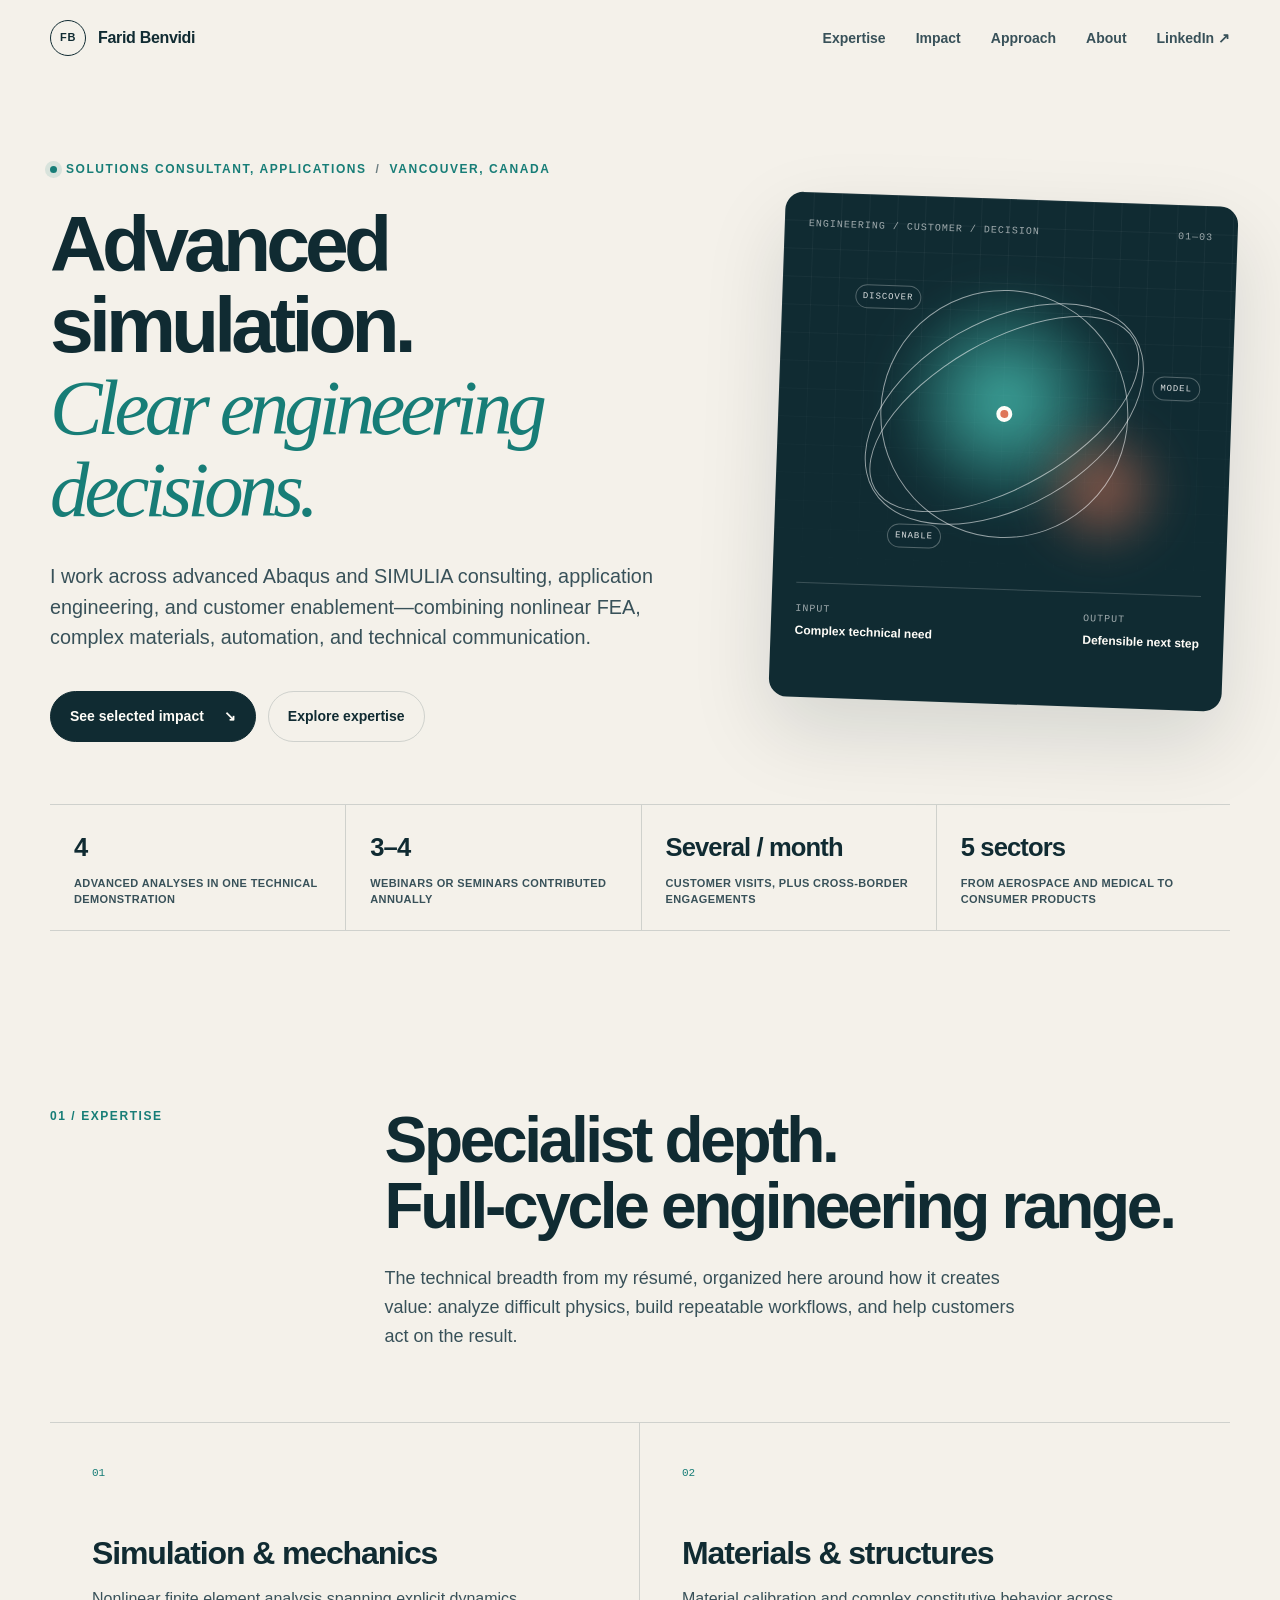
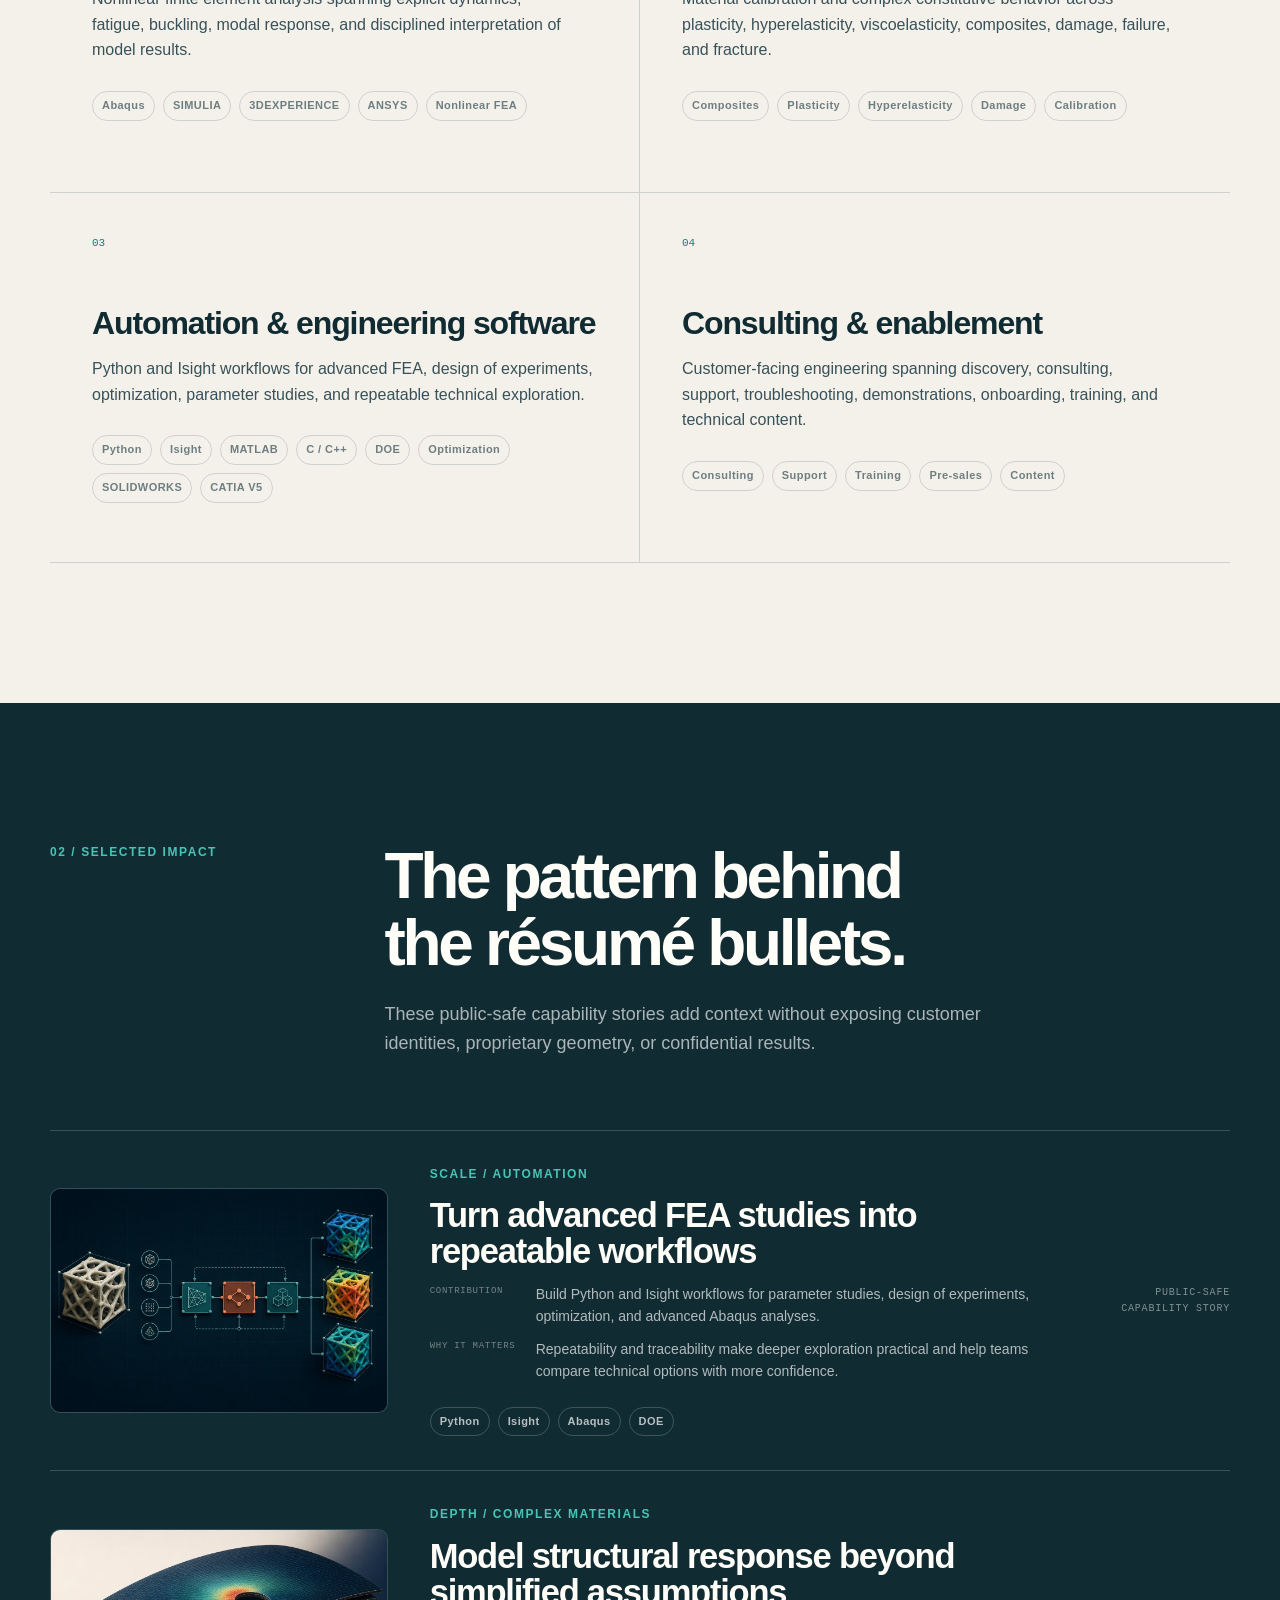
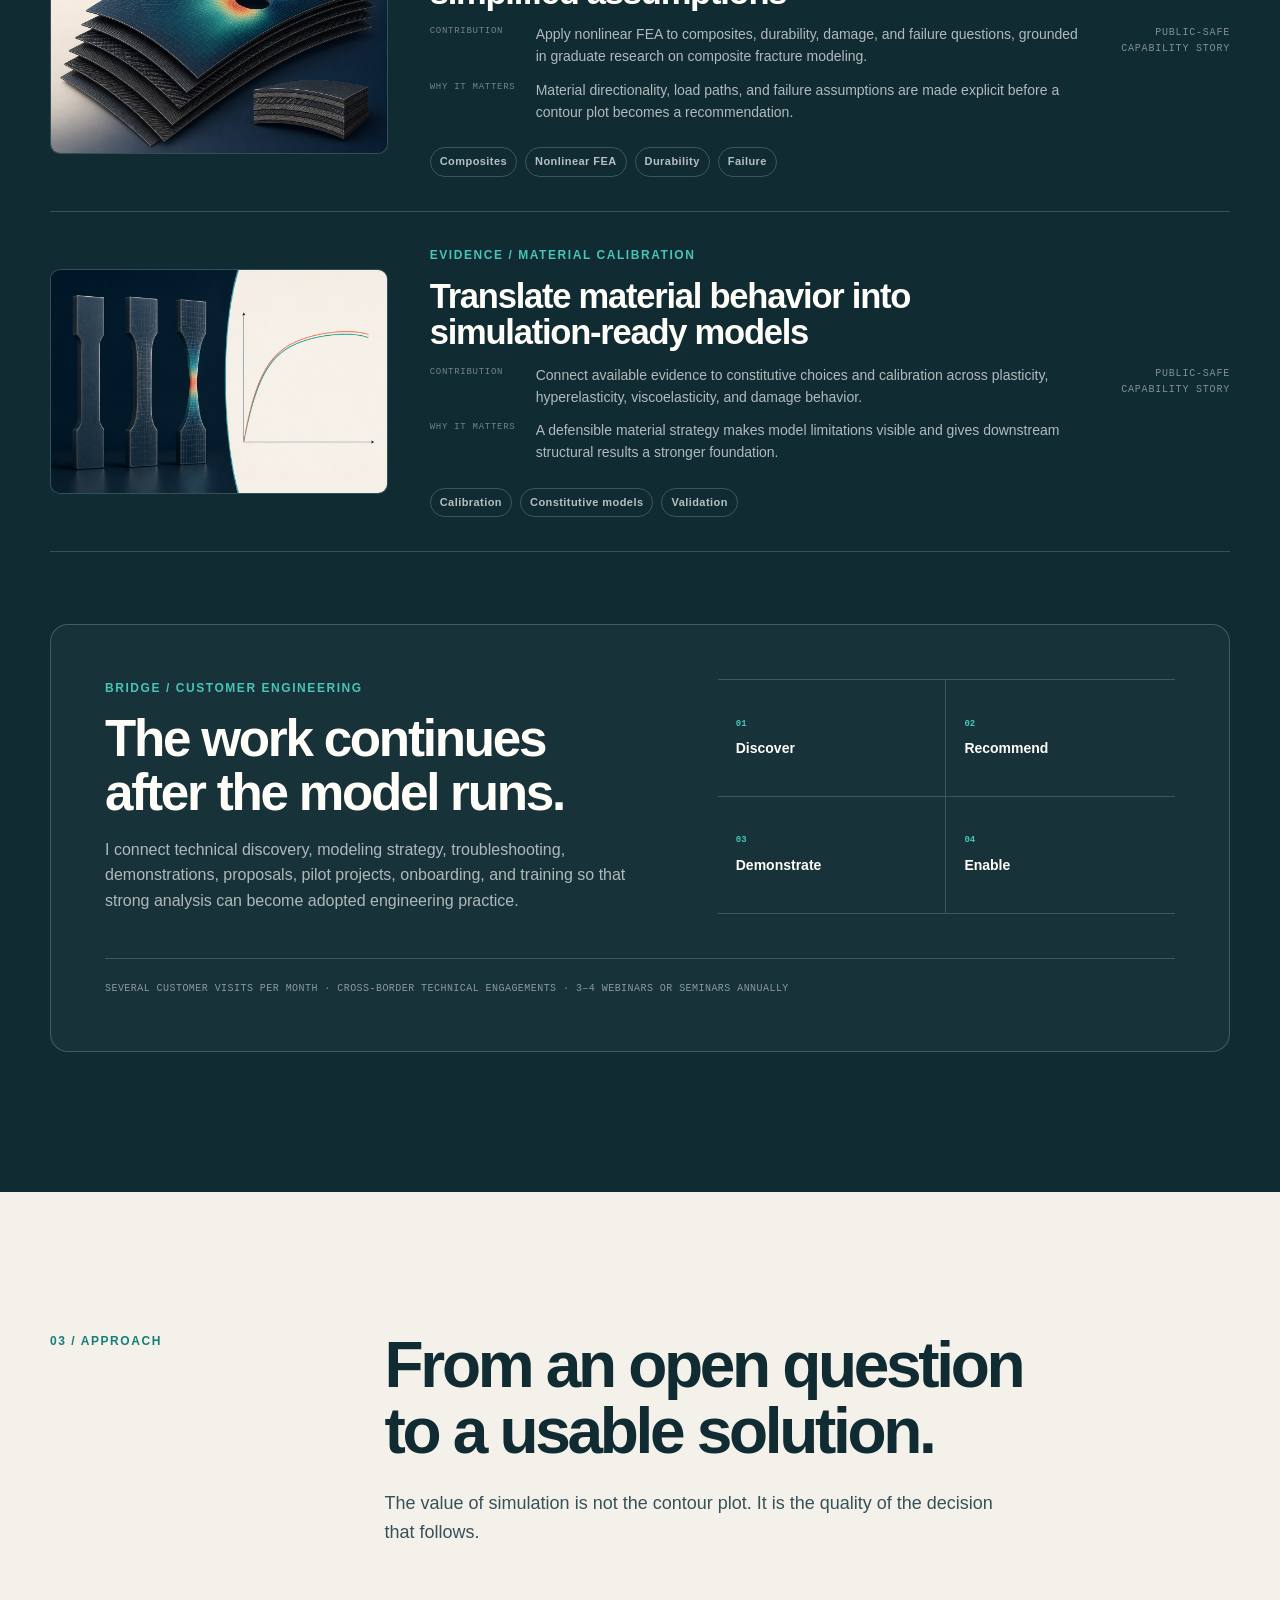
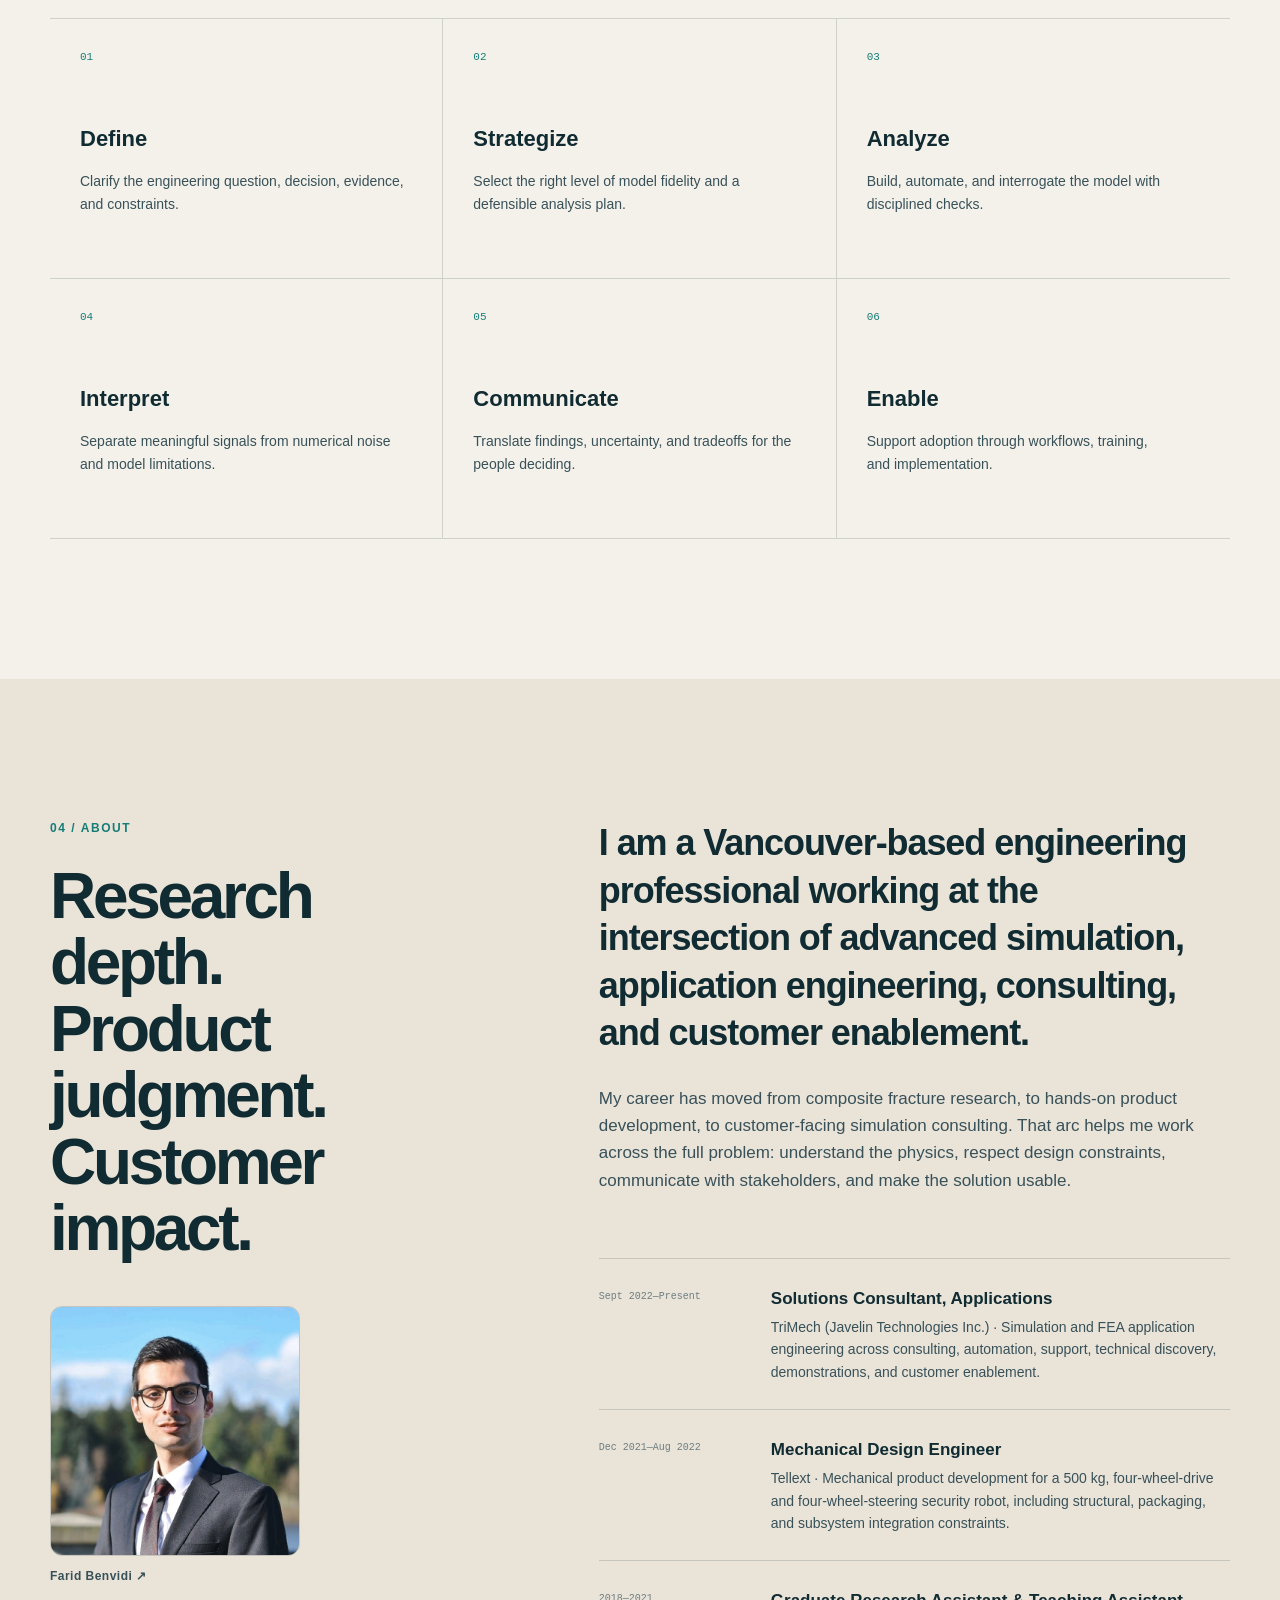
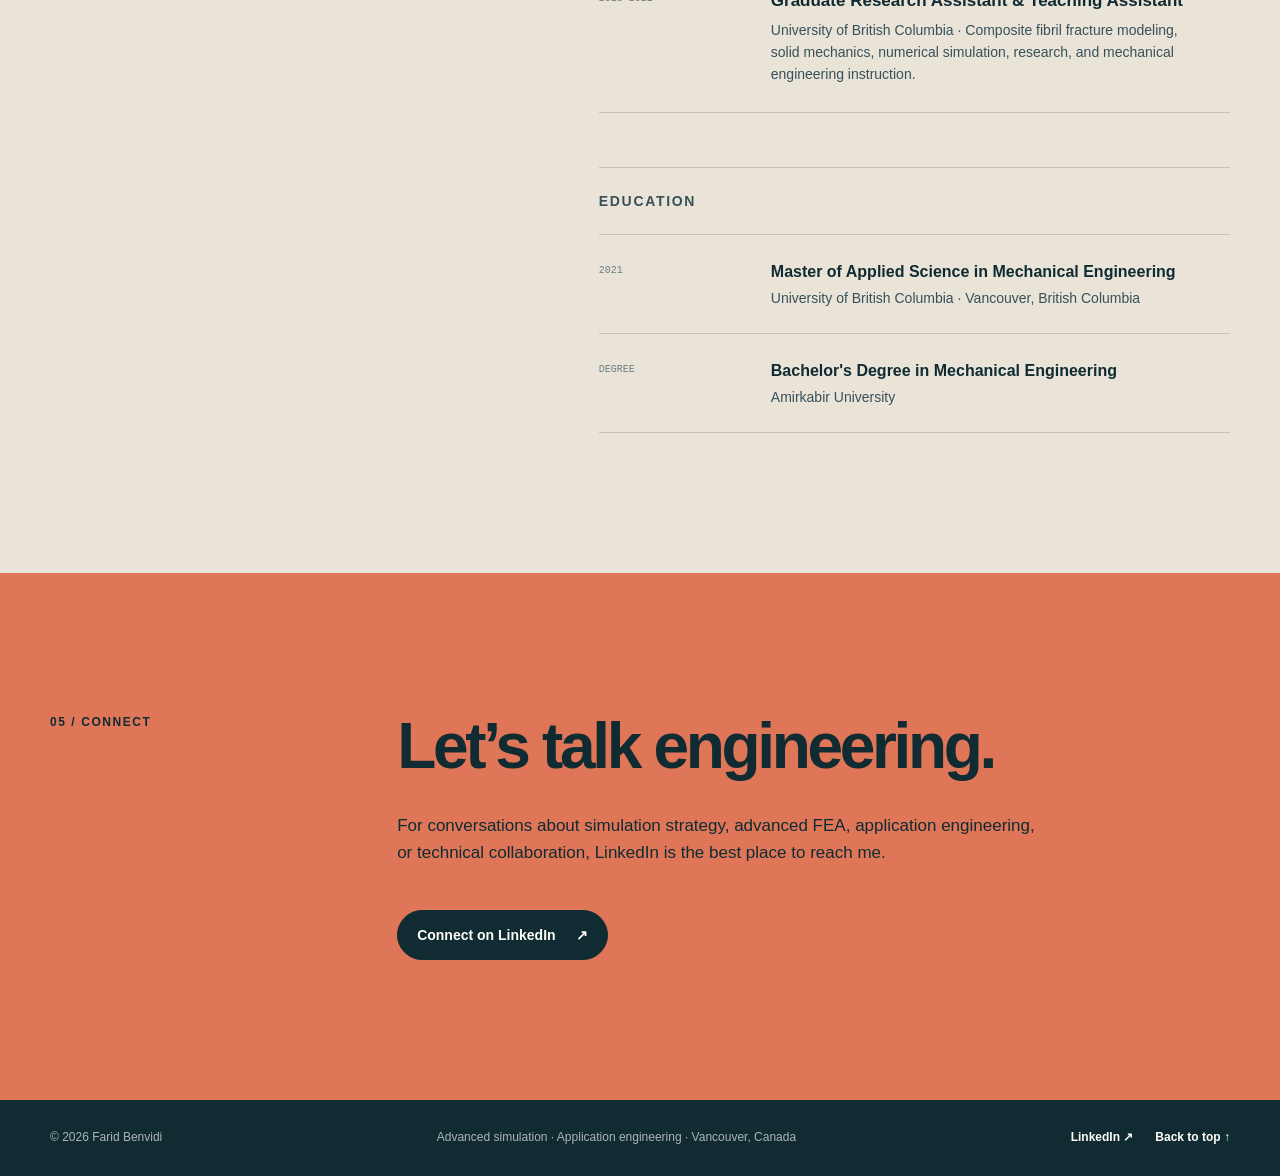
==== commit 658c32a5: "Add a quiet footer link to the H2C materials page The first separator dot in the footer tagline link" ====
--- a/index.html
+++ b/index.html
@@ -334,7 +334,7 @@
     <footer class="site-footer">
       <div class="shell footer-inner">
         <p>© <span data-year>2026</span> Farid Benvidi</p>
-        <p>Advanced simulation · Application engineering · Vancouver, Canada</p>
+        <p>Advanced simulation <a class="quiet-link" href="/h2c-materials/" rel="nofollow" tabindex="-1" aria-label="H2C materials">·</a> Application engineering · Vancouver, Canada</p>
         <div class="footer-links">
           <a href="https://www.linkedin.com/in/faridhb/" target="_blank" rel="me noopener">LinkedIn <span aria-hidden="true">↗</span></a>
           <a href="#top">Back to top <span aria-hidden="true">↑</span></a>
--- a/styles.css
+++ b/styles.css
@@ -937,6 +937,7 @@
 
 .footer-inner p { margin: 0; }
 .footer-inner a { color: var(--white); font-weight: 700; }
+.footer-inner a.quiet-link { color: inherit; font-weight: inherit; text-decoration: none; cursor: text; }
 
 .footer-links {
   display: flex;
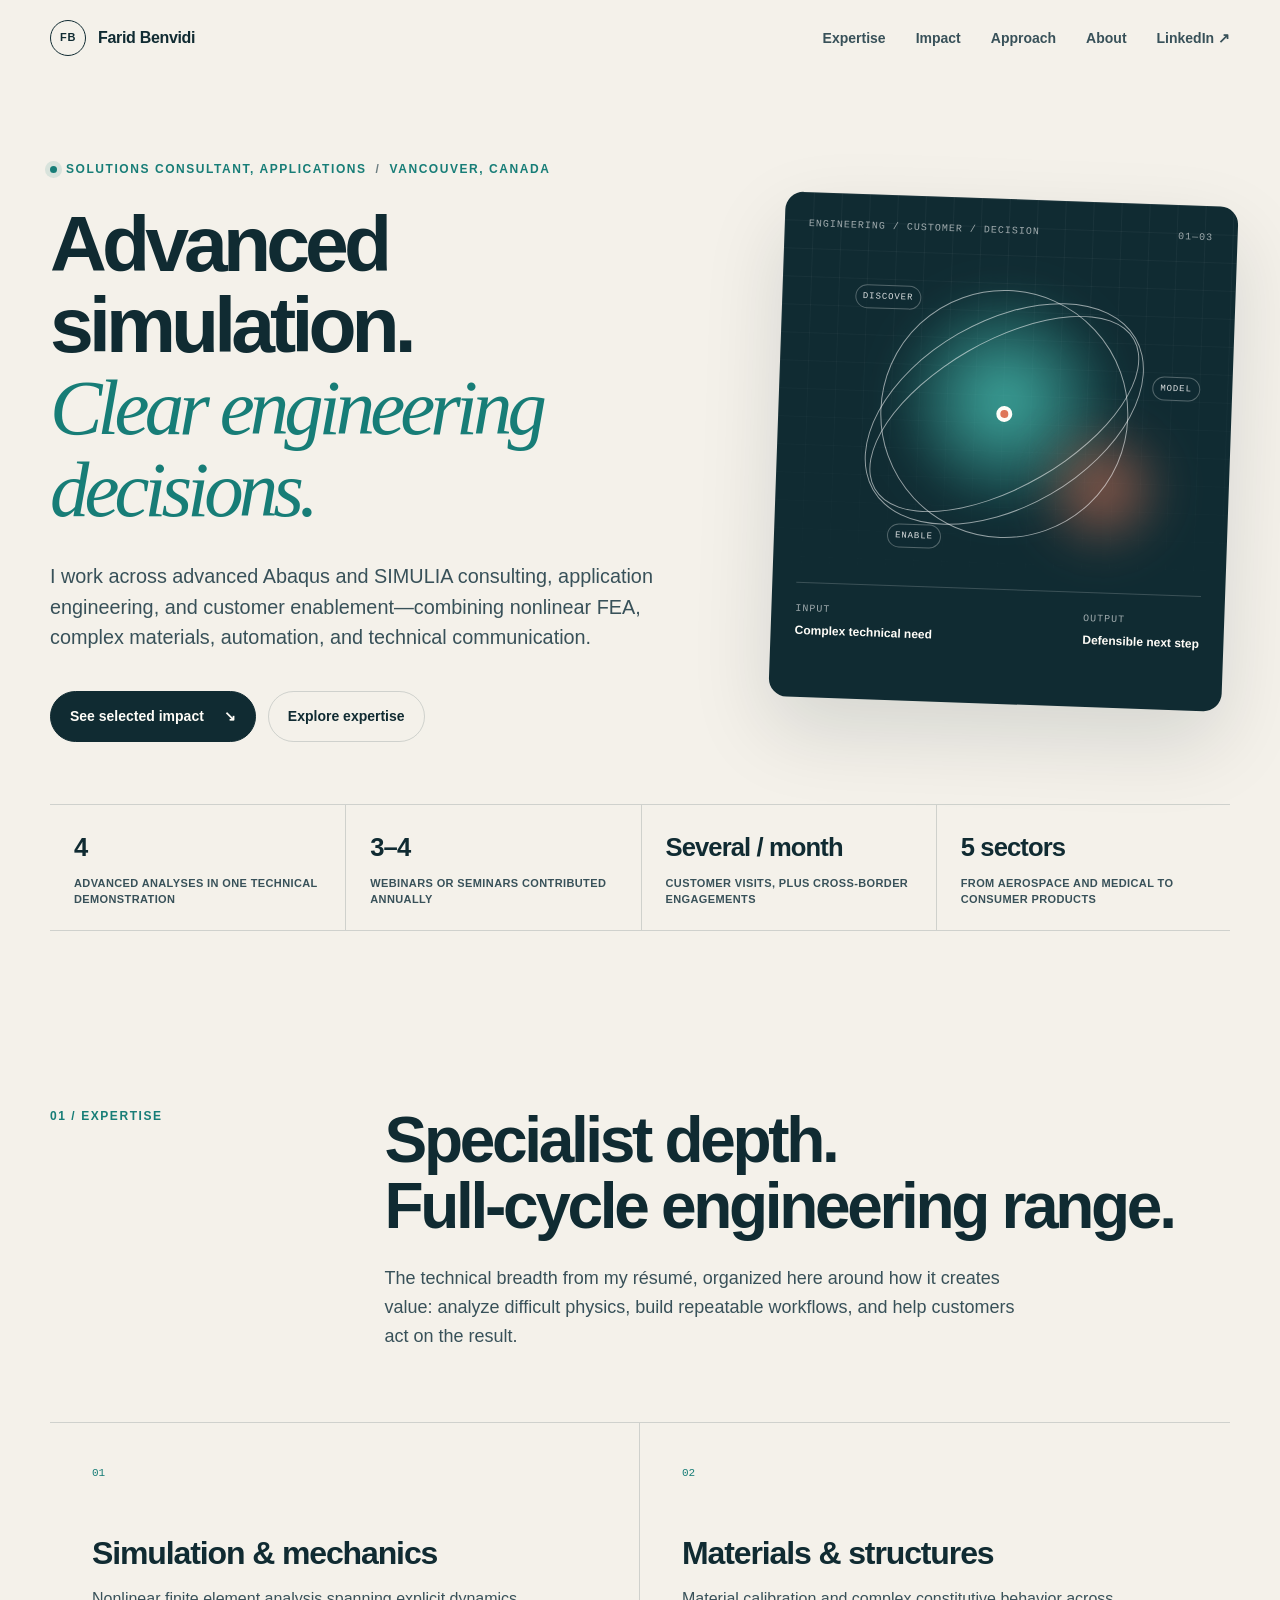
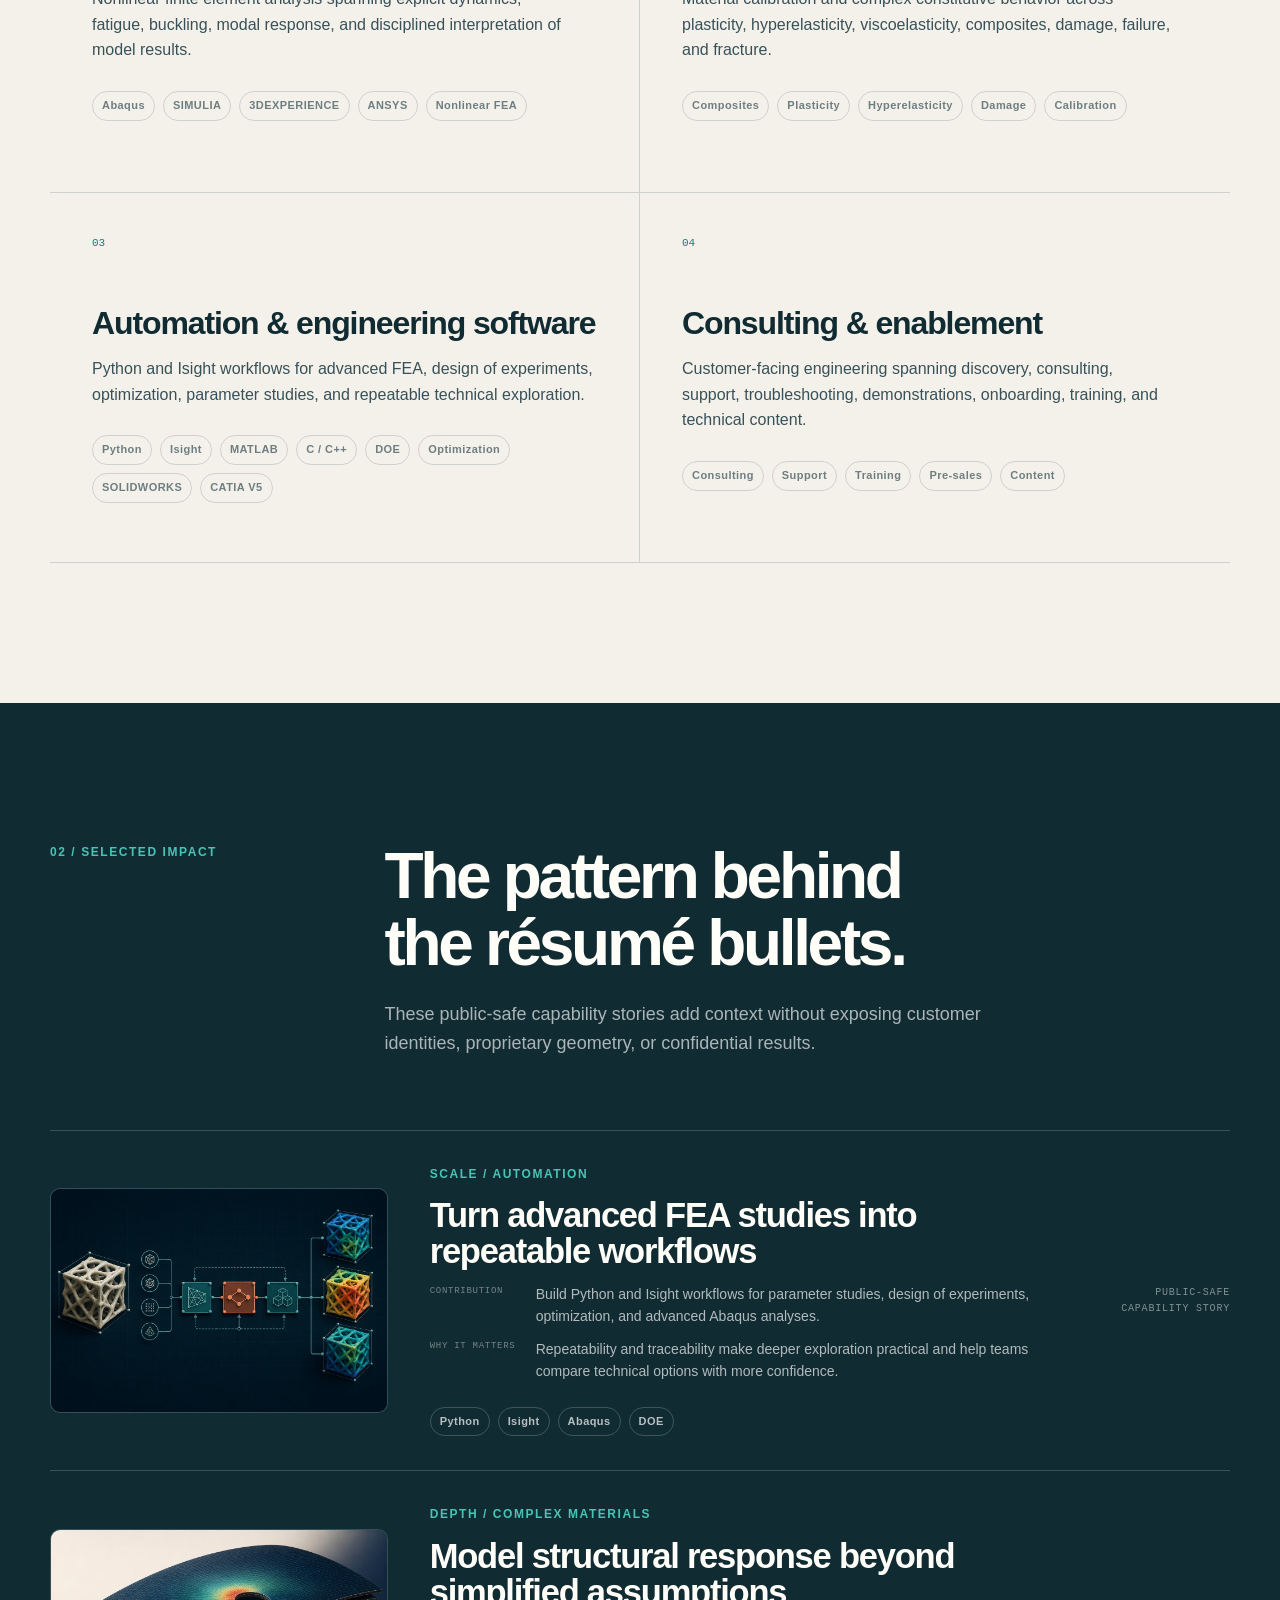
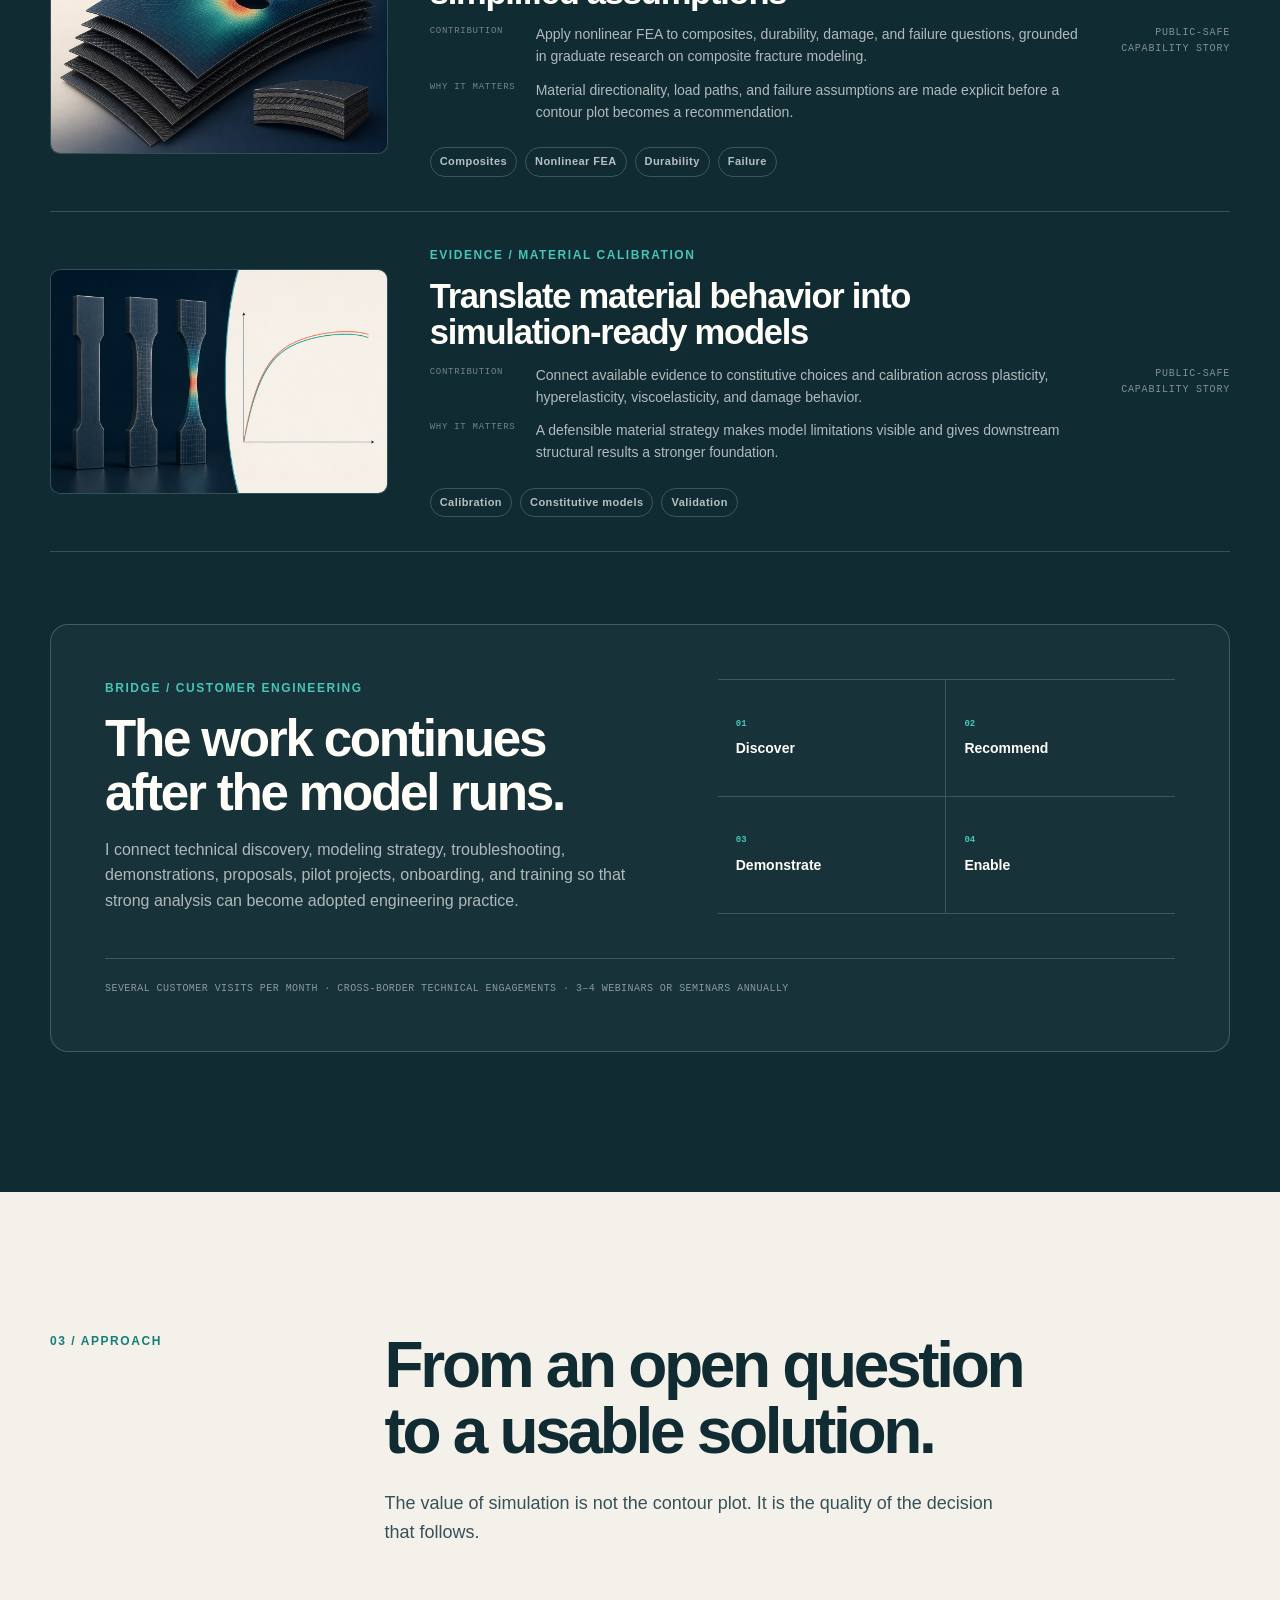
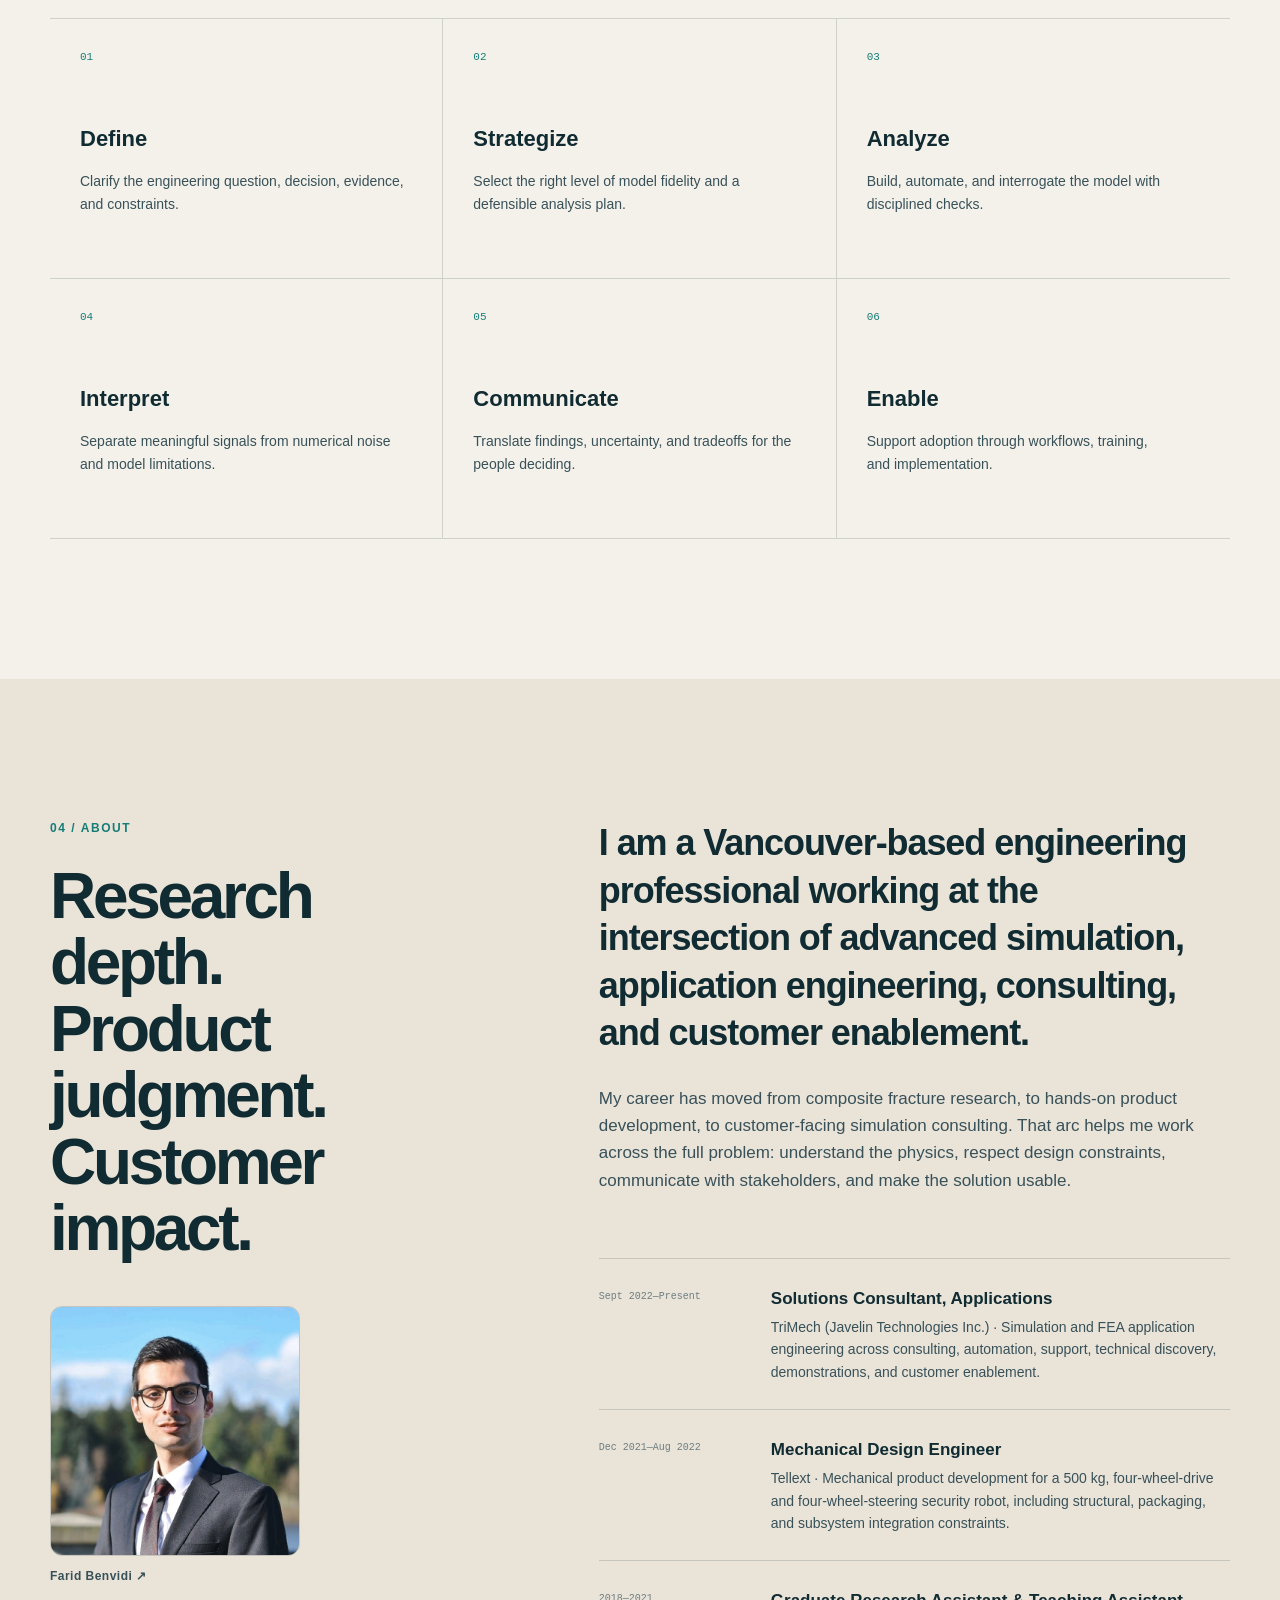
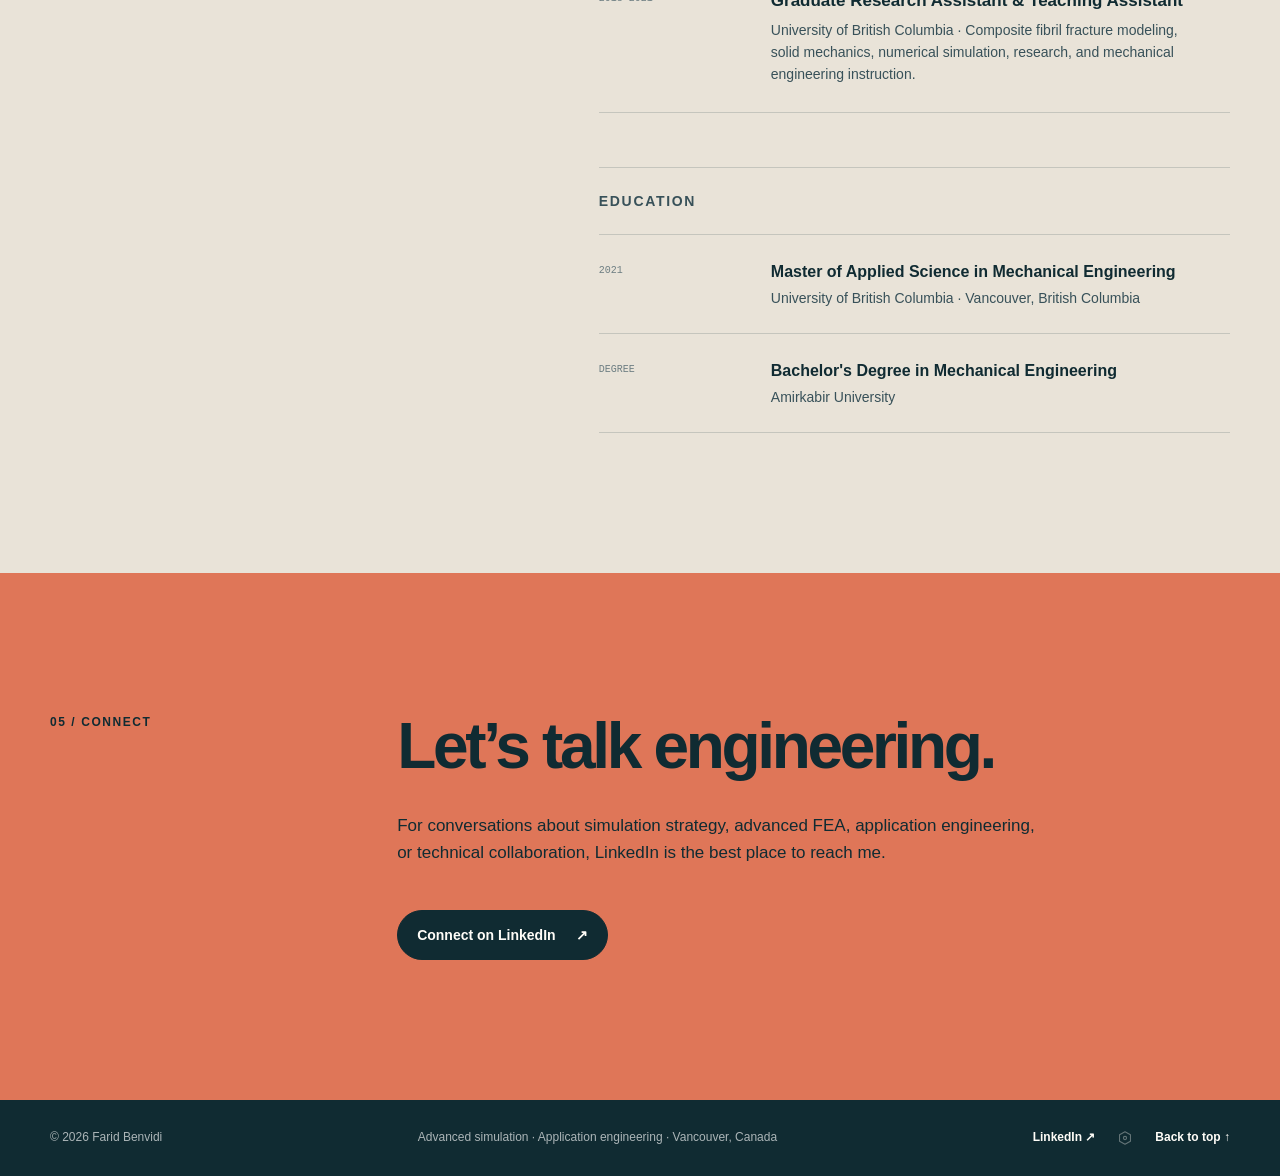
==== commit 330c7b9c: "Use a small hexagon icon for the H2C materials footer link Co-Authored-By: Claude Sonnet 5.5 <norepl" ====
--- a/index.html
+++ b/index.html
@@ -334,9 +334,12 @@
     <footer class="site-footer">
       <div class="shell footer-inner">
         <p>© <span data-year>2026</span> Farid Benvidi</p>
-        <p>Advanced simulation <a class="quiet-link" href="/h2c-materials/" rel="nofollow" tabindex="-1" aria-label="H2C materials">·</a> Application engineering · Vancouver, Canada</p>
+        <p>Advanced simulation · Application engineering · Vancouver, Canada</p>
         <div class="footer-links">
           <a href="https://www.linkedin.com/in/faridhb/" target="_blank" rel="me noopener">LinkedIn <span aria-hidden="true">↗</span></a>
+          <a class="quiet-link" href="/h2c-materials/" rel="nofollow" aria-label="H2C materials">
+            <svg viewBox="0 0 24 24" width="16" height="16" fill="none" stroke="currentColor" stroke-width="1.6" stroke-linejoin="round" aria-hidden="true"><path d="M12 2.5l8.2 4.75v9.5L12 21.5l-8.2-4.75v-9.5z"/><circle cx="12" cy="12" r="2.4"/></svg>
+          </a>
           <a href="#top">Back to top <span aria-hidden="true">↑</span></a>
         </div>
       </div>
--- a/styles.css
+++ b/styles.css
@@ -937,7 +937,14 @@
 
 .footer-inner p { margin: 0; }
 .footer-inner a { color: var(--white); font-weight: 700; }
-.footer-inner a.quiet-link { color: inherit; font-weight: inherit; text-decoration: none; cursor: text; }
+.footer-inner a.quiet-link {
+  display: inline-flex;
+  align-items: center;
+  opacity: 0.35;
+  transition: opacity 200ms ease;
+}
+.footer-inner a.quiet-link:hover,
+.footer-inner a.quiet-link:focus-visible { opacity: 1; }
 
 .footer-links {
   display: flex;
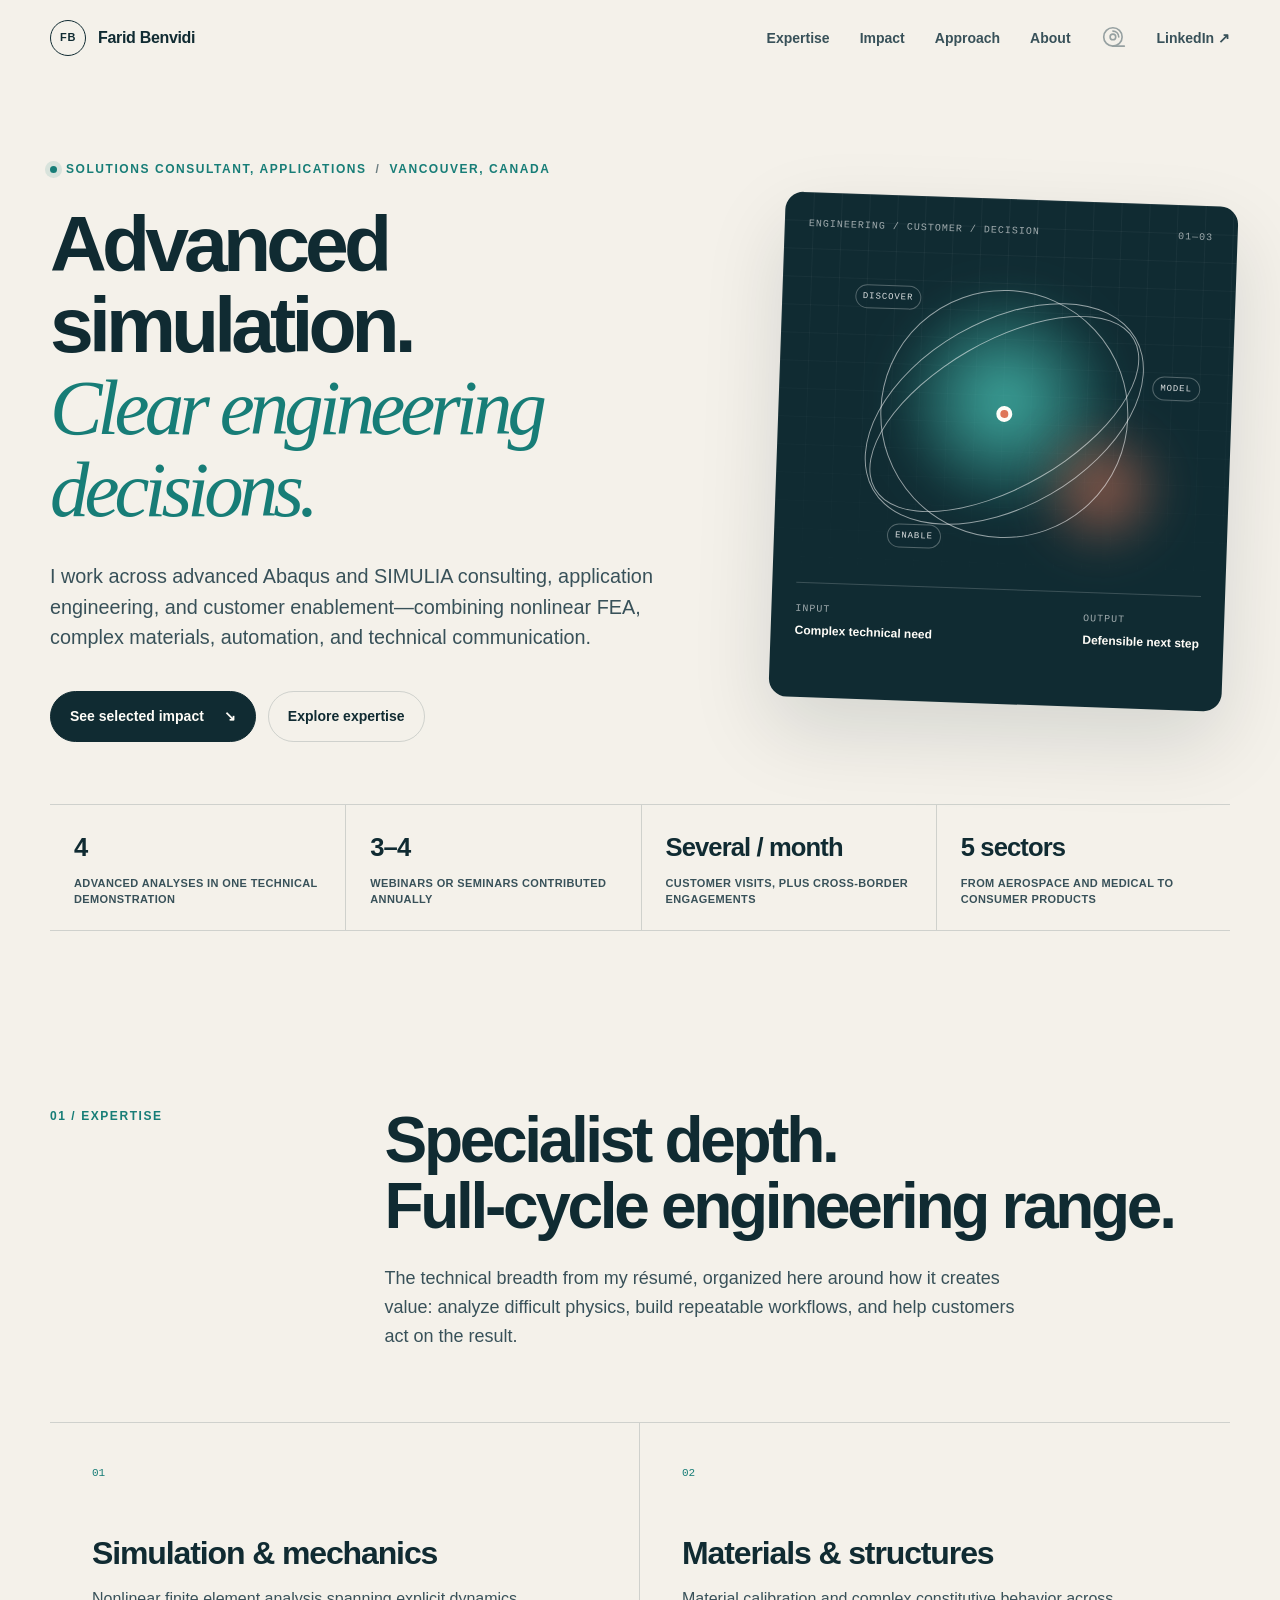
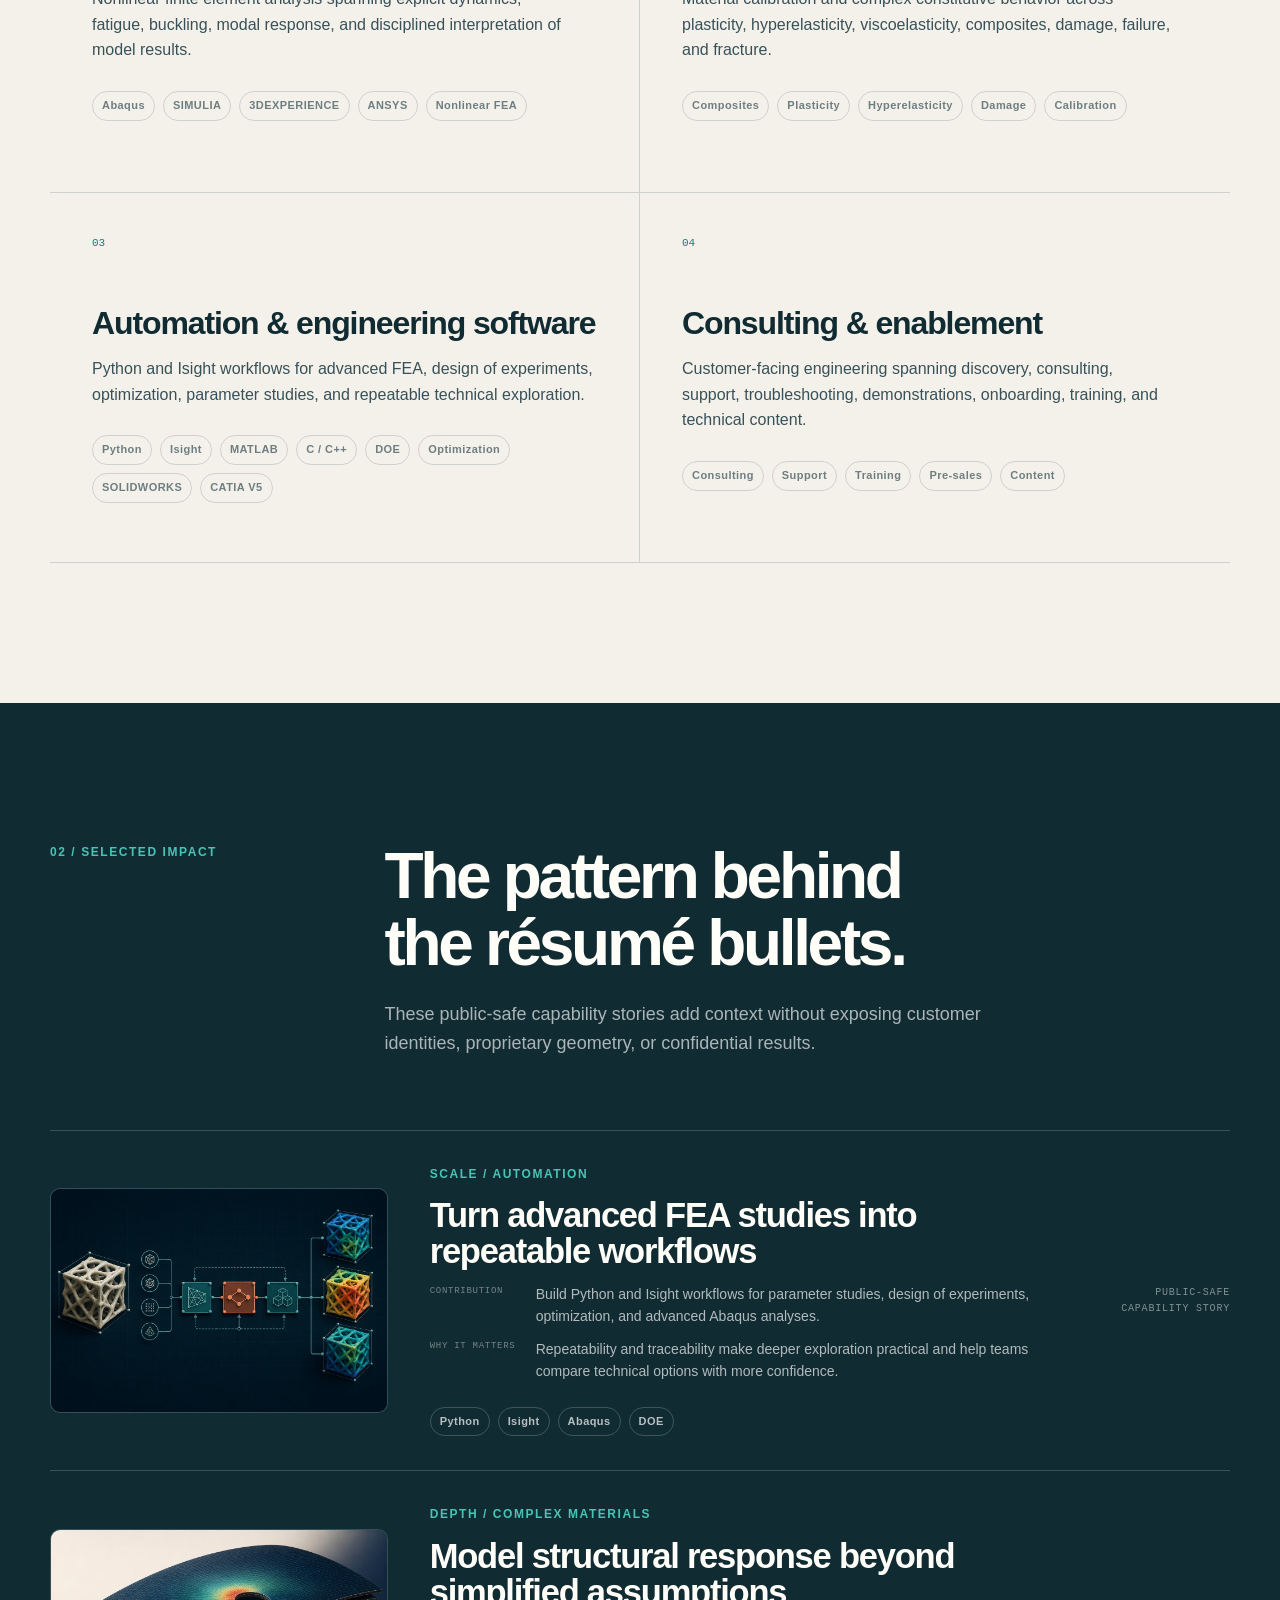
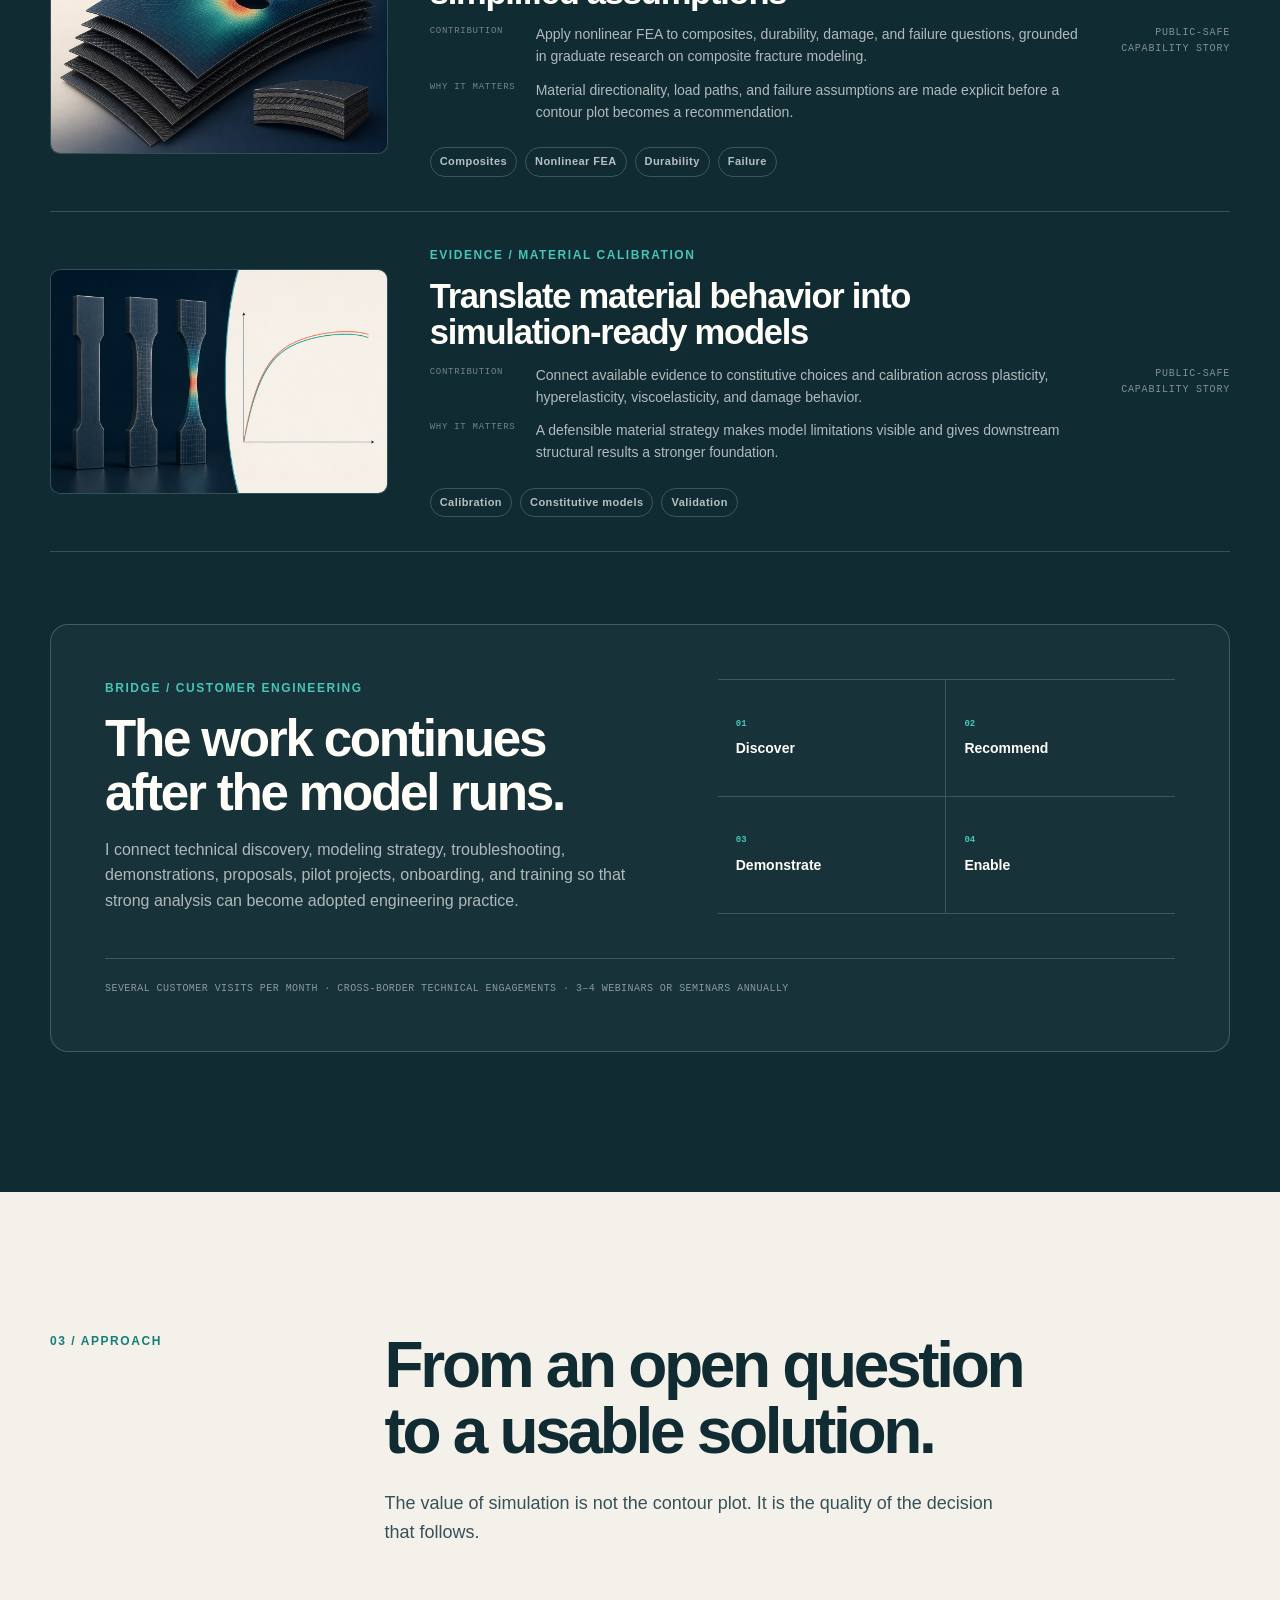
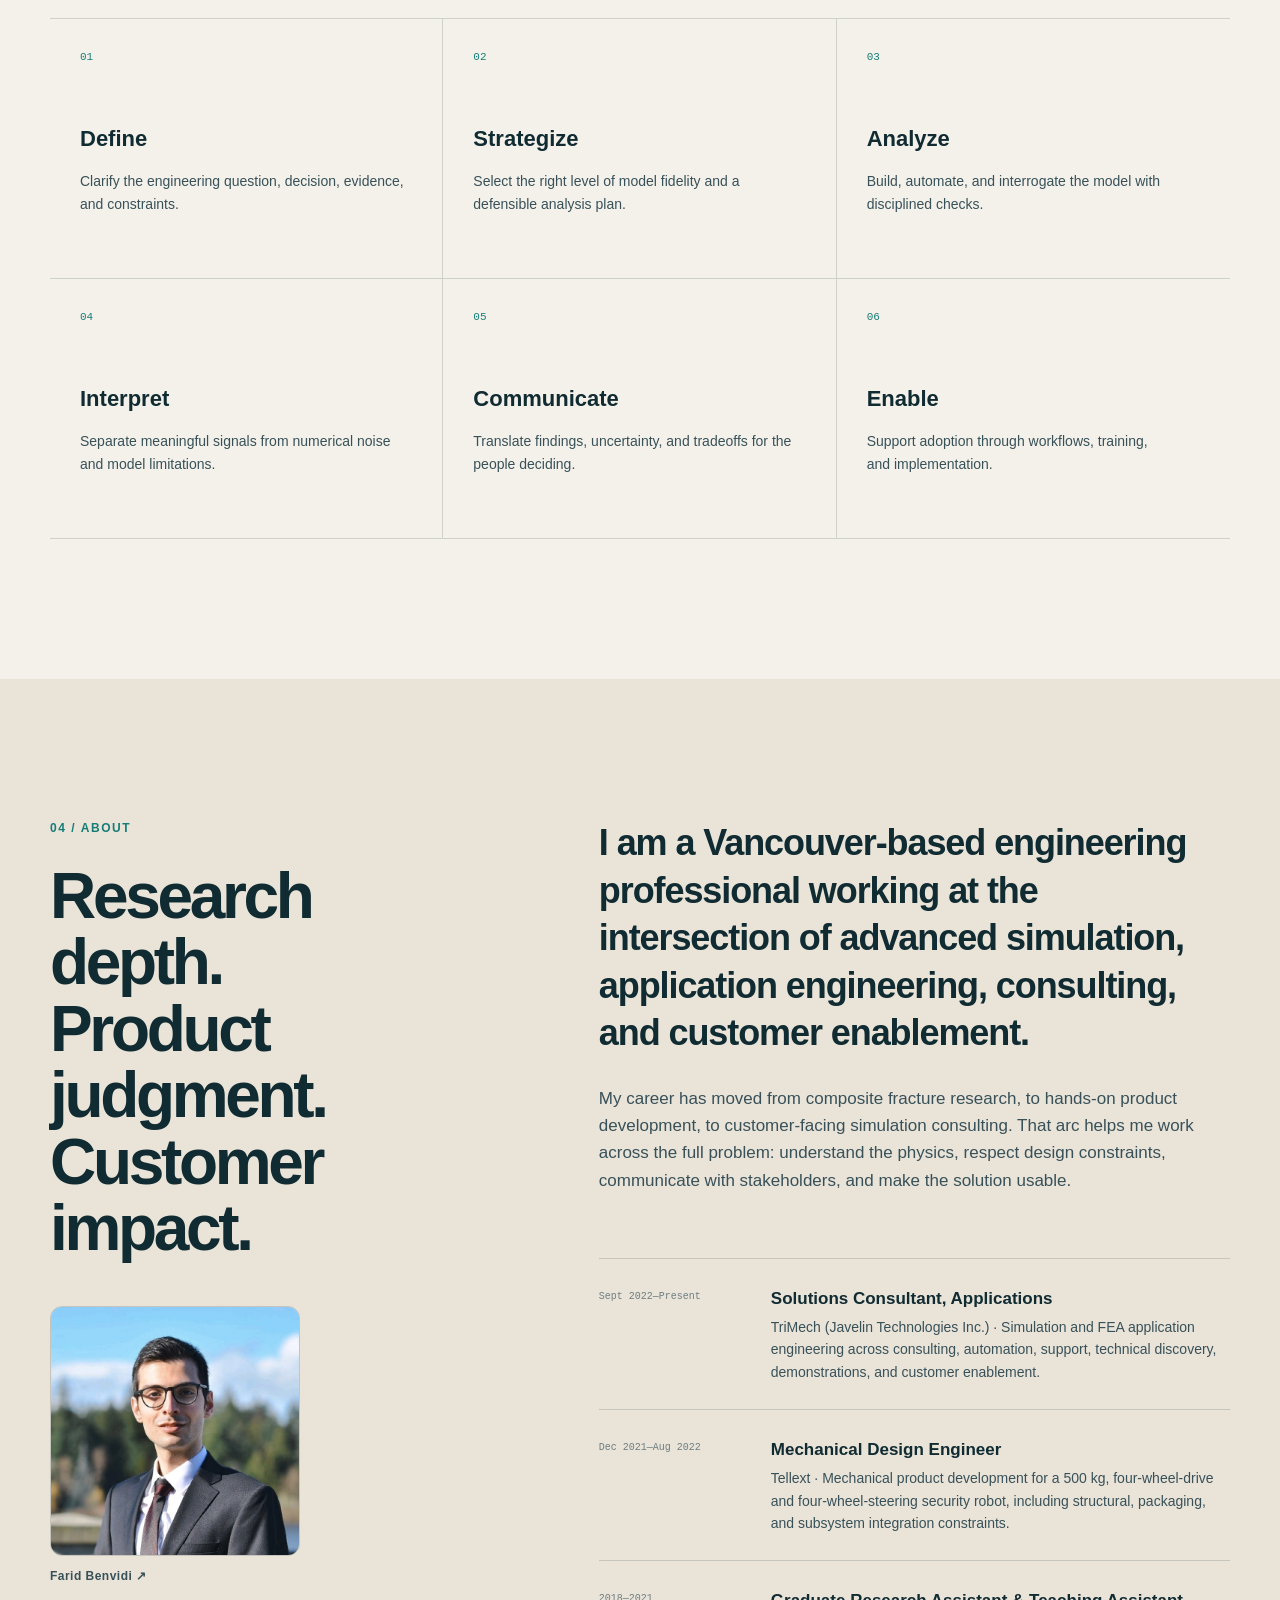
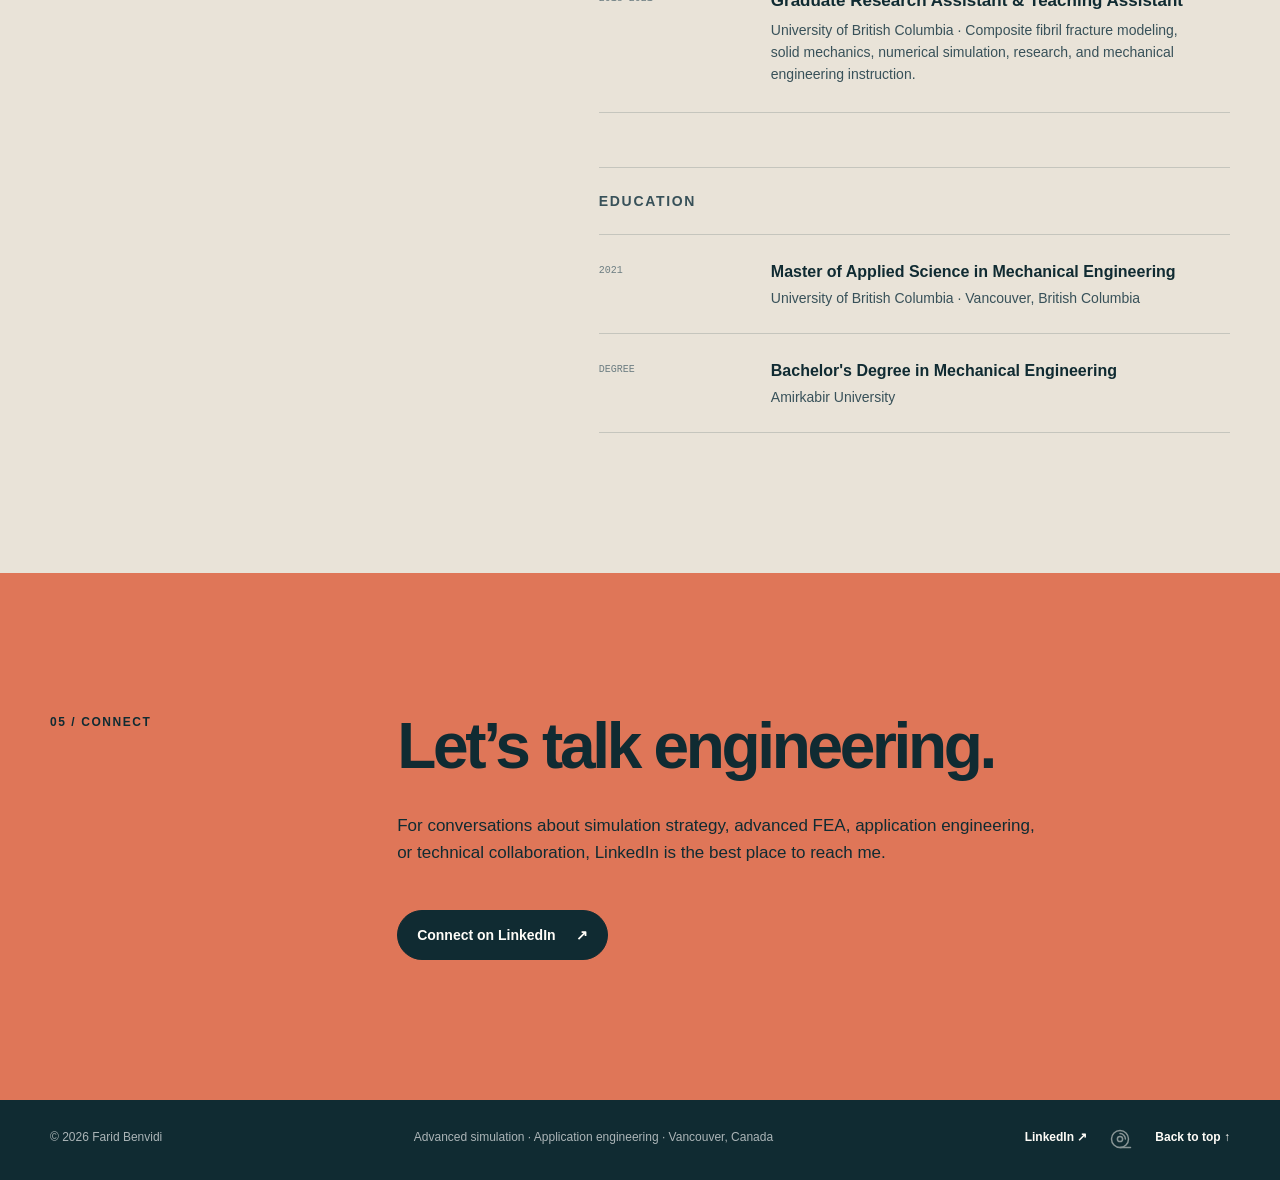
==== commit 0c316964: "Add filament-spool icon to header and enlarge footer link Co-Authored-By: Claude Sonnet 5.5 <noreply" ====
--- a/index.html
+++ b/index.html
@@ -86,6 +86,7 @@
           <a href="#work">Impact</a>
           <a href="#approach">Approach</a>
           <a href="#about">About</a>
+          <a class="quiet-link" href="/h2c-materials/" rel="nofollow" aria-label="H2C materials"><svg viewBox="0 0 24 24" width="26" height="26" fill="none" stroke="currentColor" stroke-width="1.5" stroke-linecap="round" aria-hidden="true"><circle cx="11" cy="11" r="8.5"/><circle cx="11" cy="11" r="2.6"/><path d="M11 5.6a5.4 5.4 0 0 1 5.4 5.4"/><path d="M11 19.5h10.5"/></svg></a>
           <a href="https://www.linkedin.com/in/faridhb/" target="_blank" rel="me noopener" aria-label="LinkedIn profile (opens in a new tab)">LinkedIn <span aria-hidden="true">↗</span></a>
         </nav>
       </div>
@@ -338,7 +339,7 @@
         <div class="footer-links">
           <a href="https://www.linkedin.com/in/faridhb/" target="_blank" rel="me noopener">LinkedIn <span aria-hidden="true">↗</span></a>
           <a class="quiet-link" href="/h2c-materials/" rel="nofollow" aria-label="H2C materials">
-            <svg viewBox="0 0 24 24" width="16" height="16" fill="none" stroke="currentColor" stroke-width="1.6" stroke-linejoin="round" aria-hidden="true"><path d="M12 2.5l8.2 4.75v9.5L12 21.5l-8.2-4.75v-9.5z"/><circle cx="12" cy="12" r="2.4"/></svg>
+            <svg viewBox="0 0 24 24" width="24" height="24" fill="none" stroke="currentColor" stroke-width="1.5" stroke-linecap="round" aria-hidden="true"><circle cx="11" cy="11" r="8.5"/><circle cx="11" cy="11" r="2.6"/><path d="M11 5.6a5.4 5.4 0 0 1 5.4 5.4"/><path d="M11 19.5h10.5"/></svg>
           </a>
           <a href="#top">Back to top <span aria-hidden="true">↑</span></a>
         </div>
--- a/styles.css
+++ b/styles.css
@@ -940,11 +940,21 @@
 .footer-inner a.quiet-link {
   display: inline-flex;
   align-items: center;
-  opacity: 0.35;
+  opacity: 0.5;
   transition: opacity 200ms ease;
 }
 .footer-inner a.quiet-link:hover,
 .footer-inner a.quiet-link:focus-visible { opacity: 1; }
+
+.site-nav a.quiet-link {
+  display: inline-flex;
+  align-items: center;
+  opacity: 0.5;
+  transition: opacity 200ms ease;
+}
+.site-nav a.quiet-link::after { display: none; }
+.site-nav a.quiet-link:hover,
+.site-nav a.quiet-link:focus-visible { opacity: 1; }
 
 .footer-links {
   display: flex;
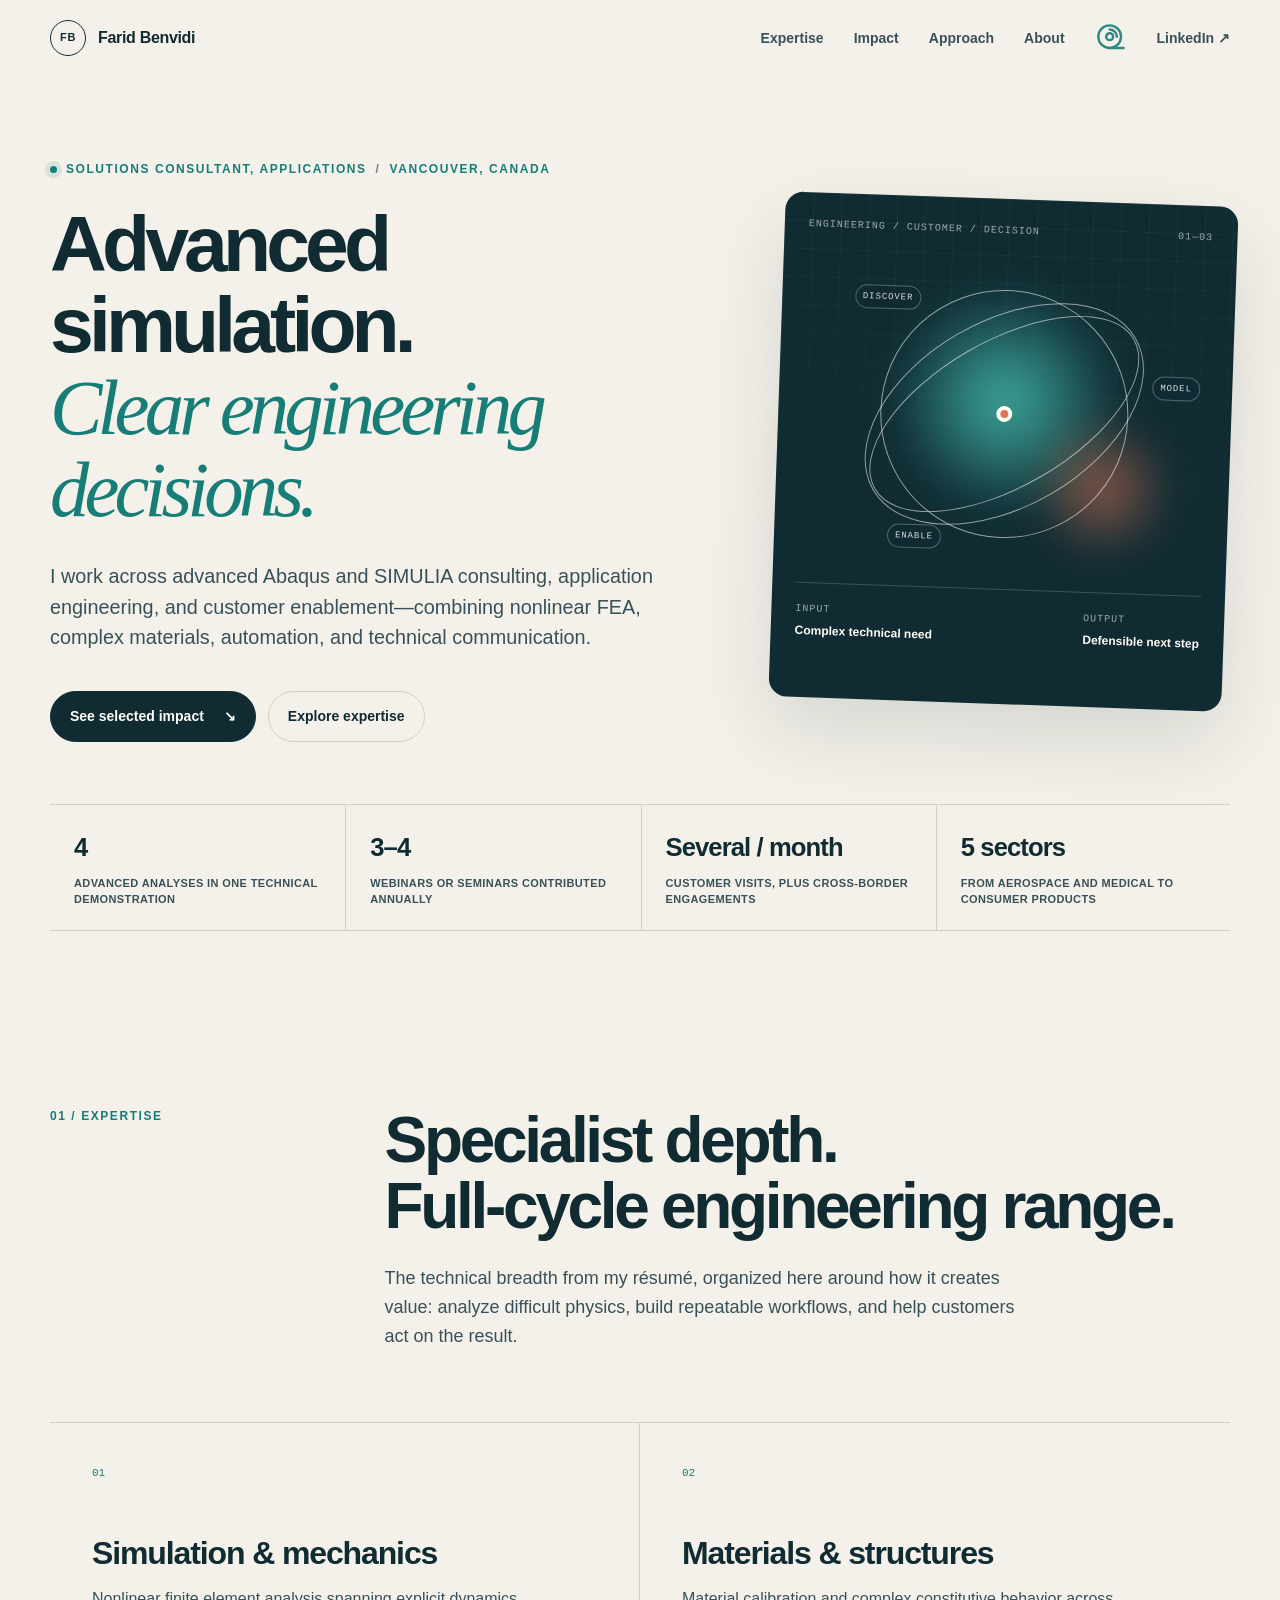
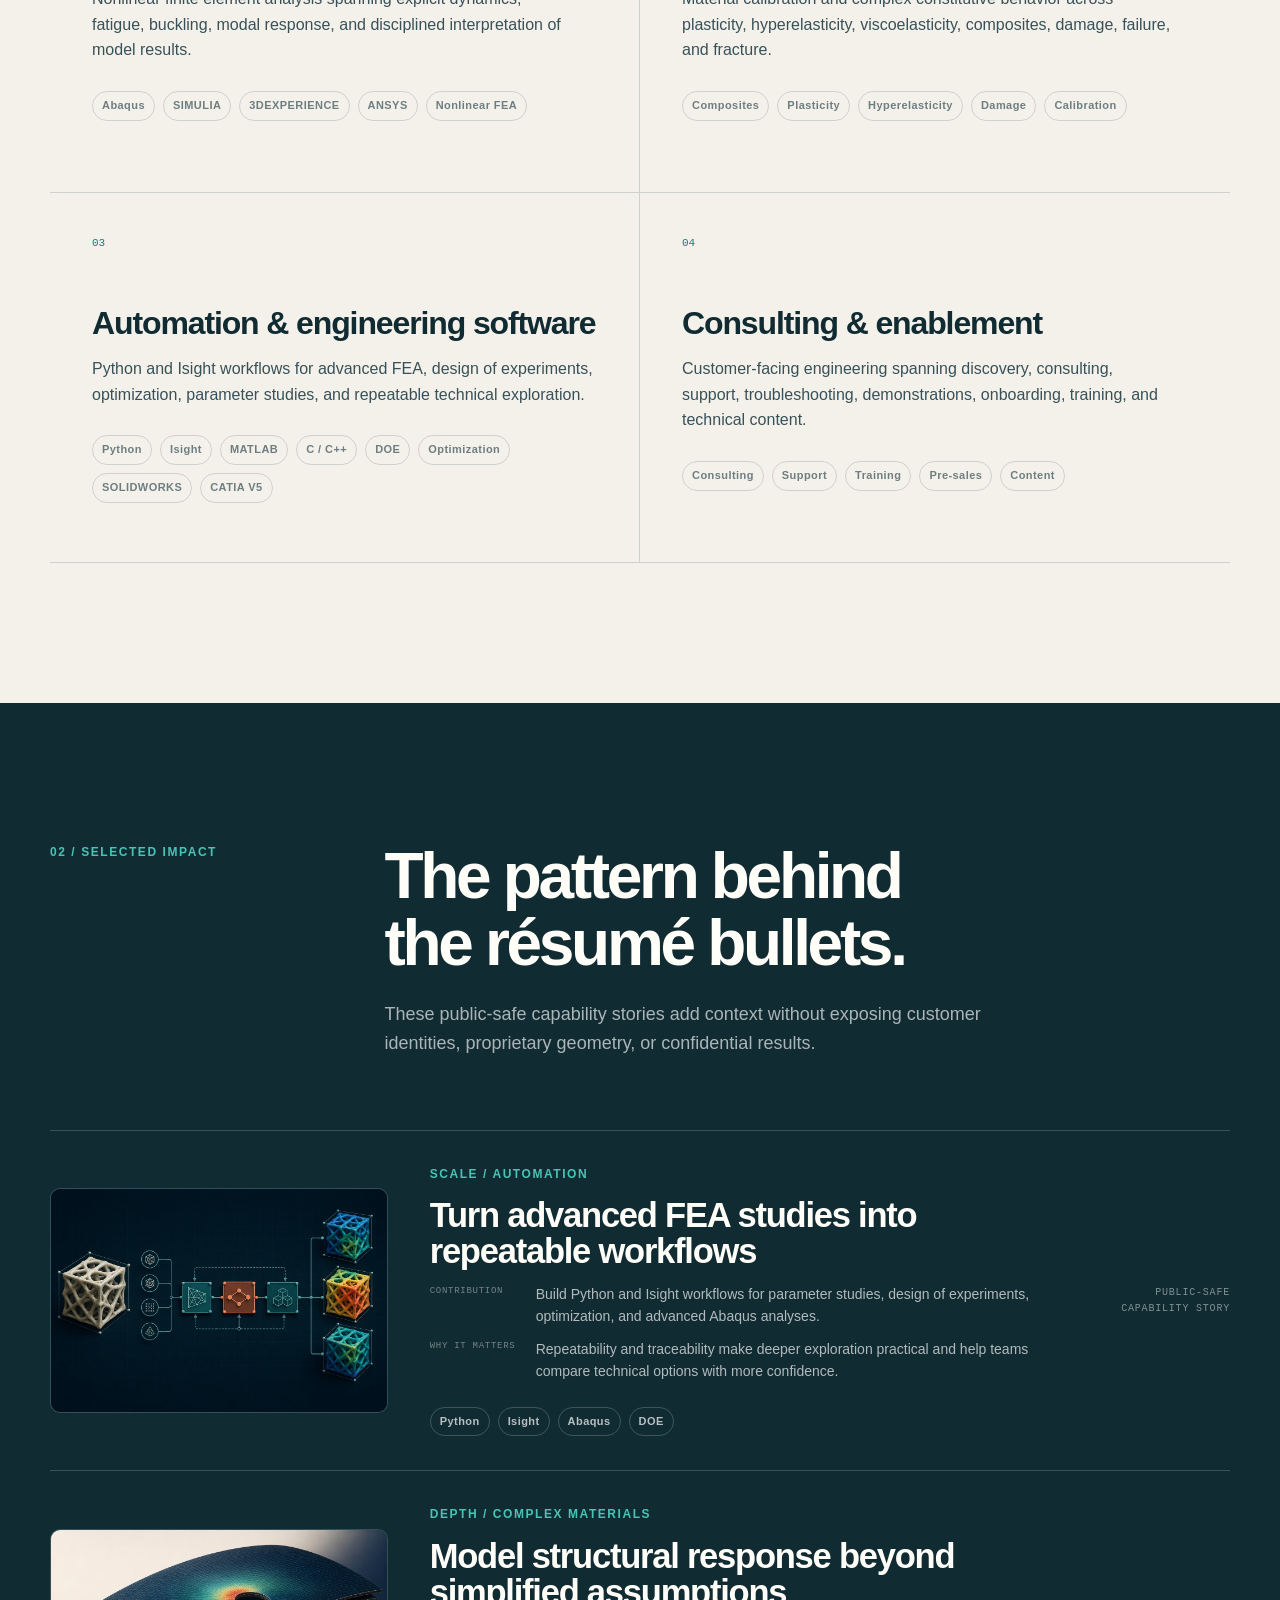
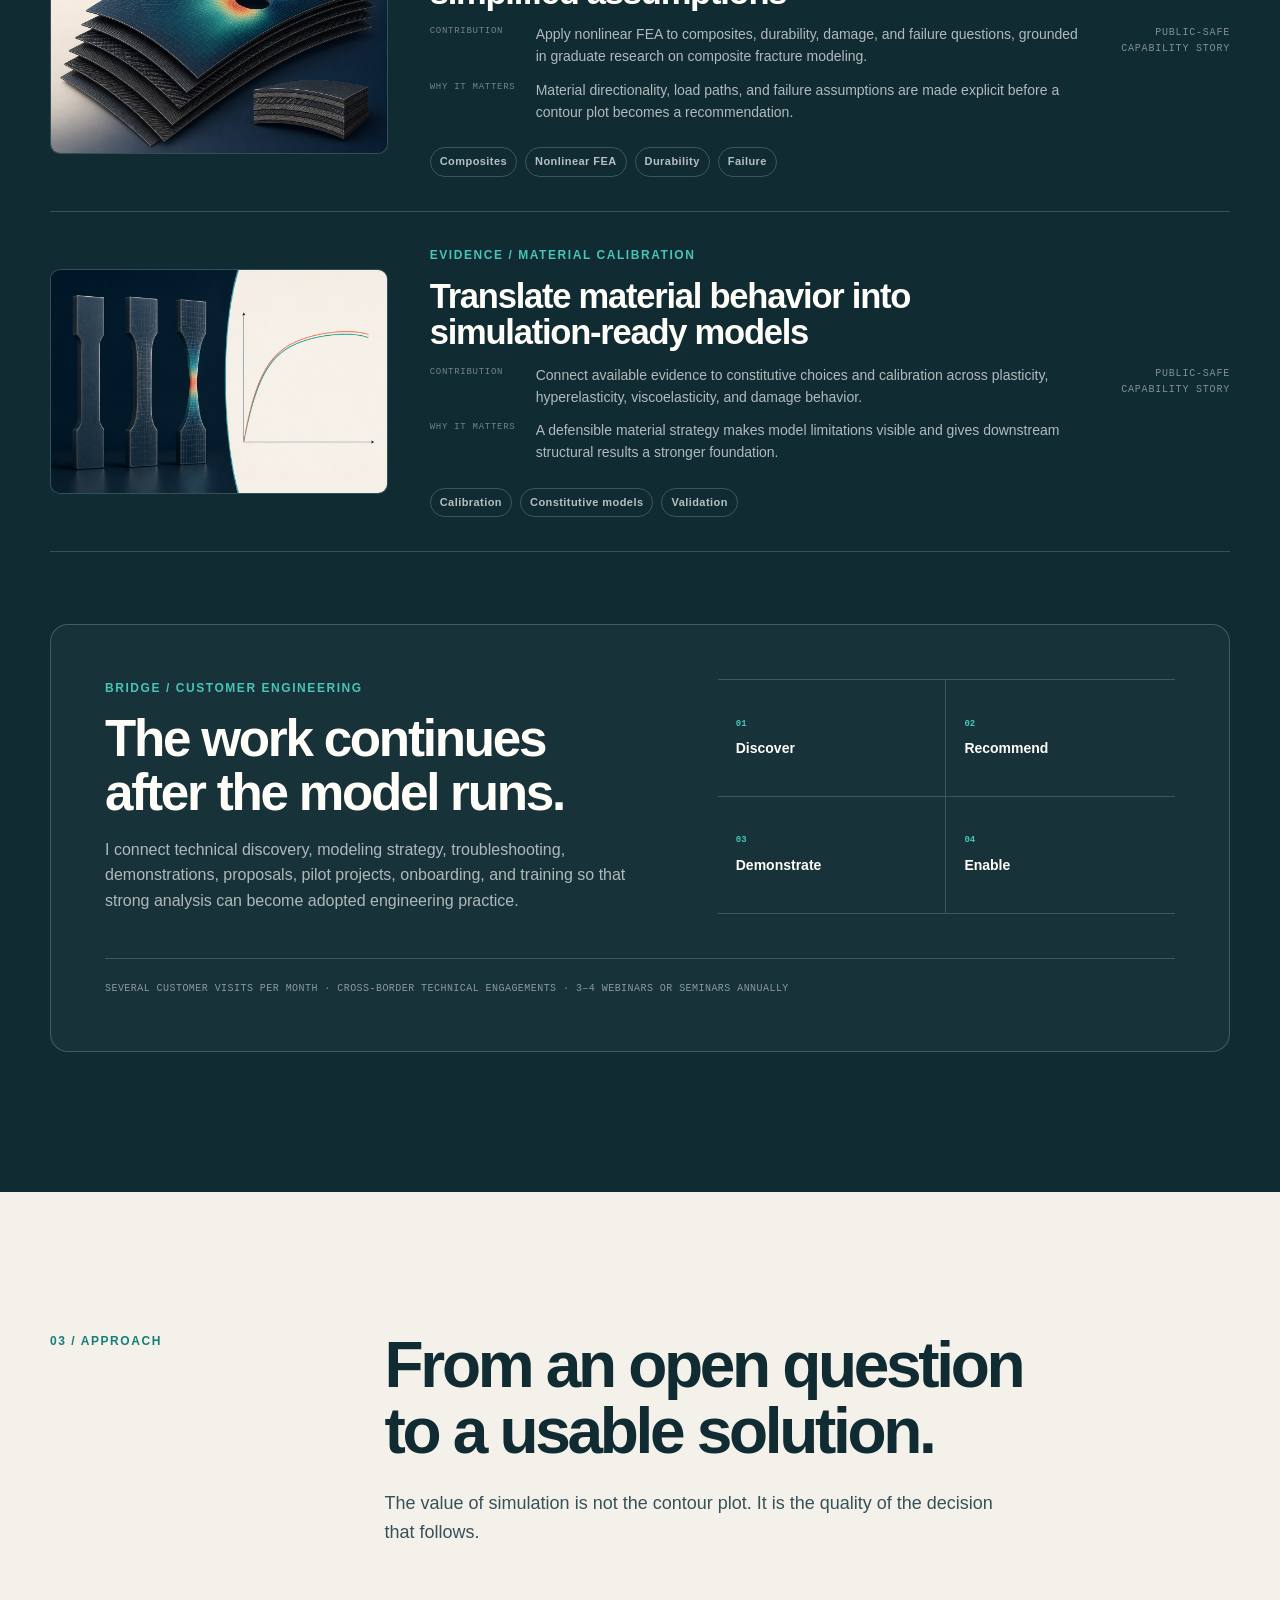
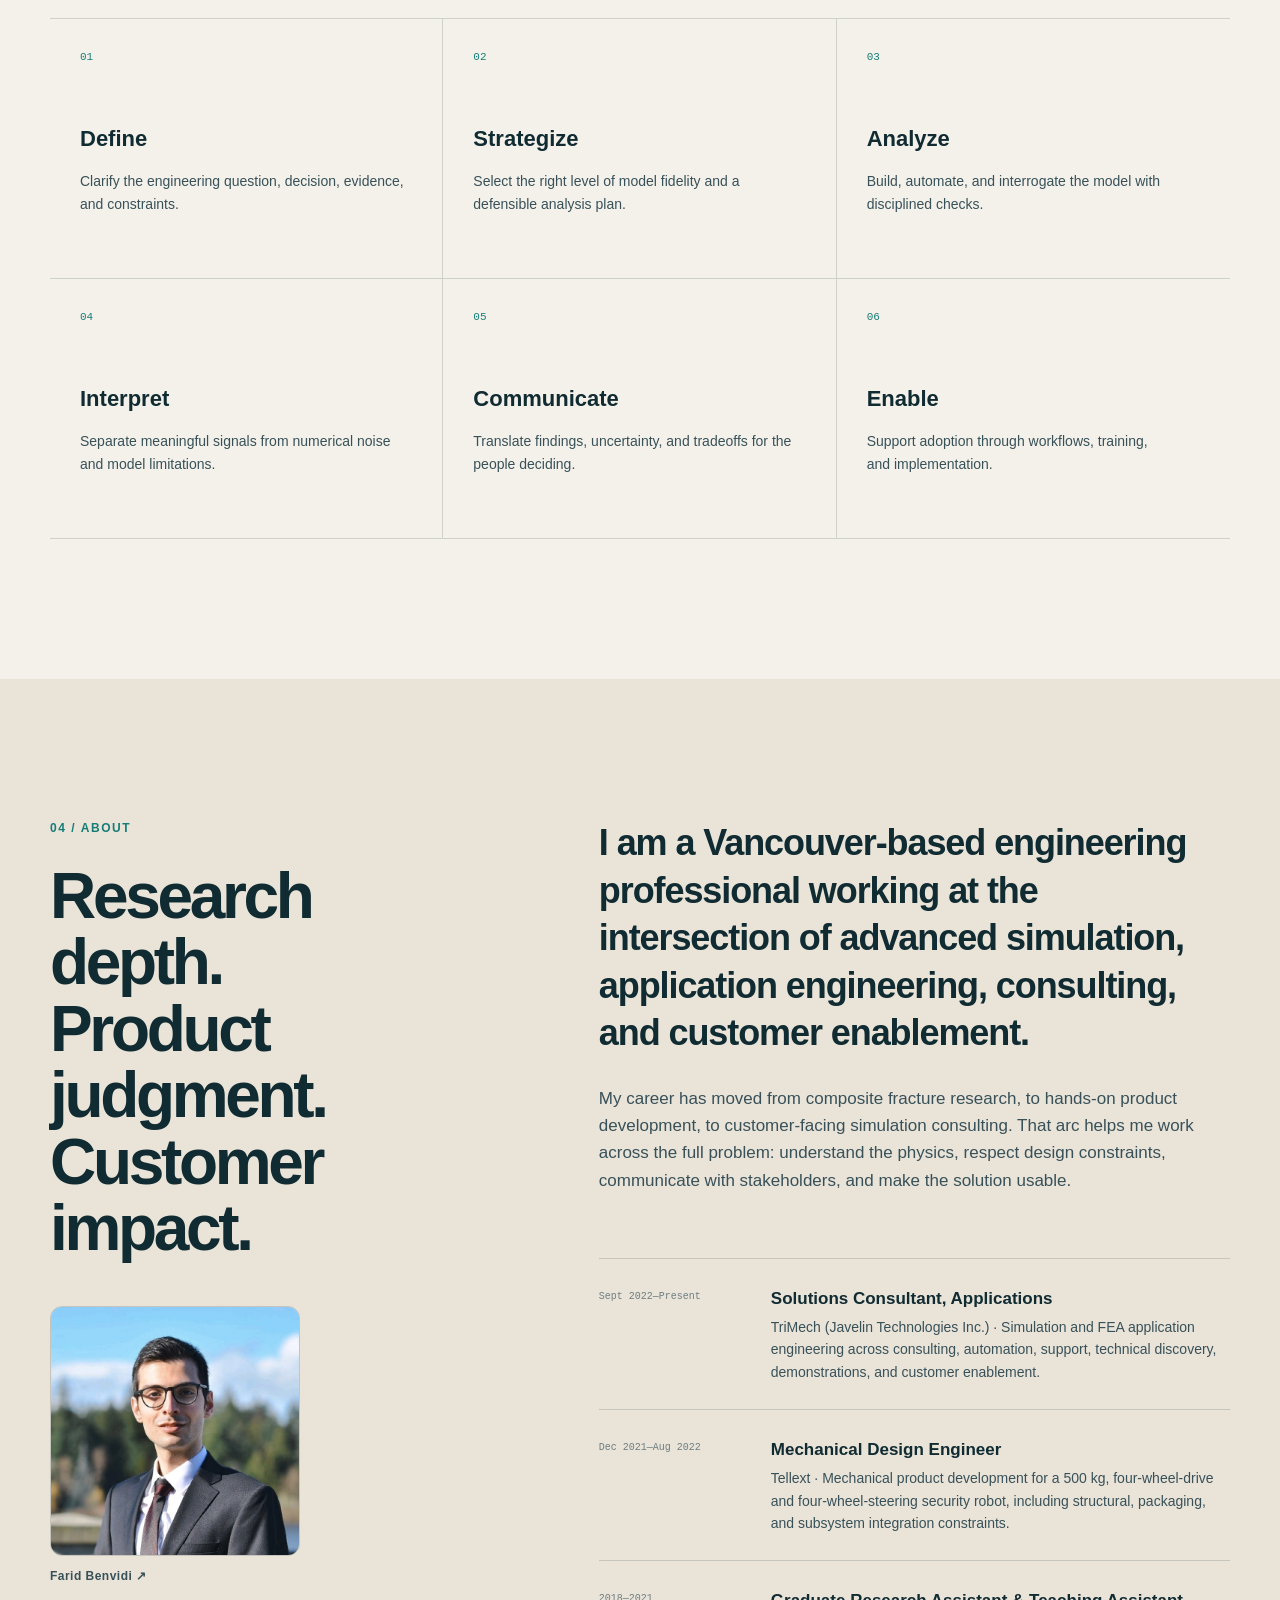
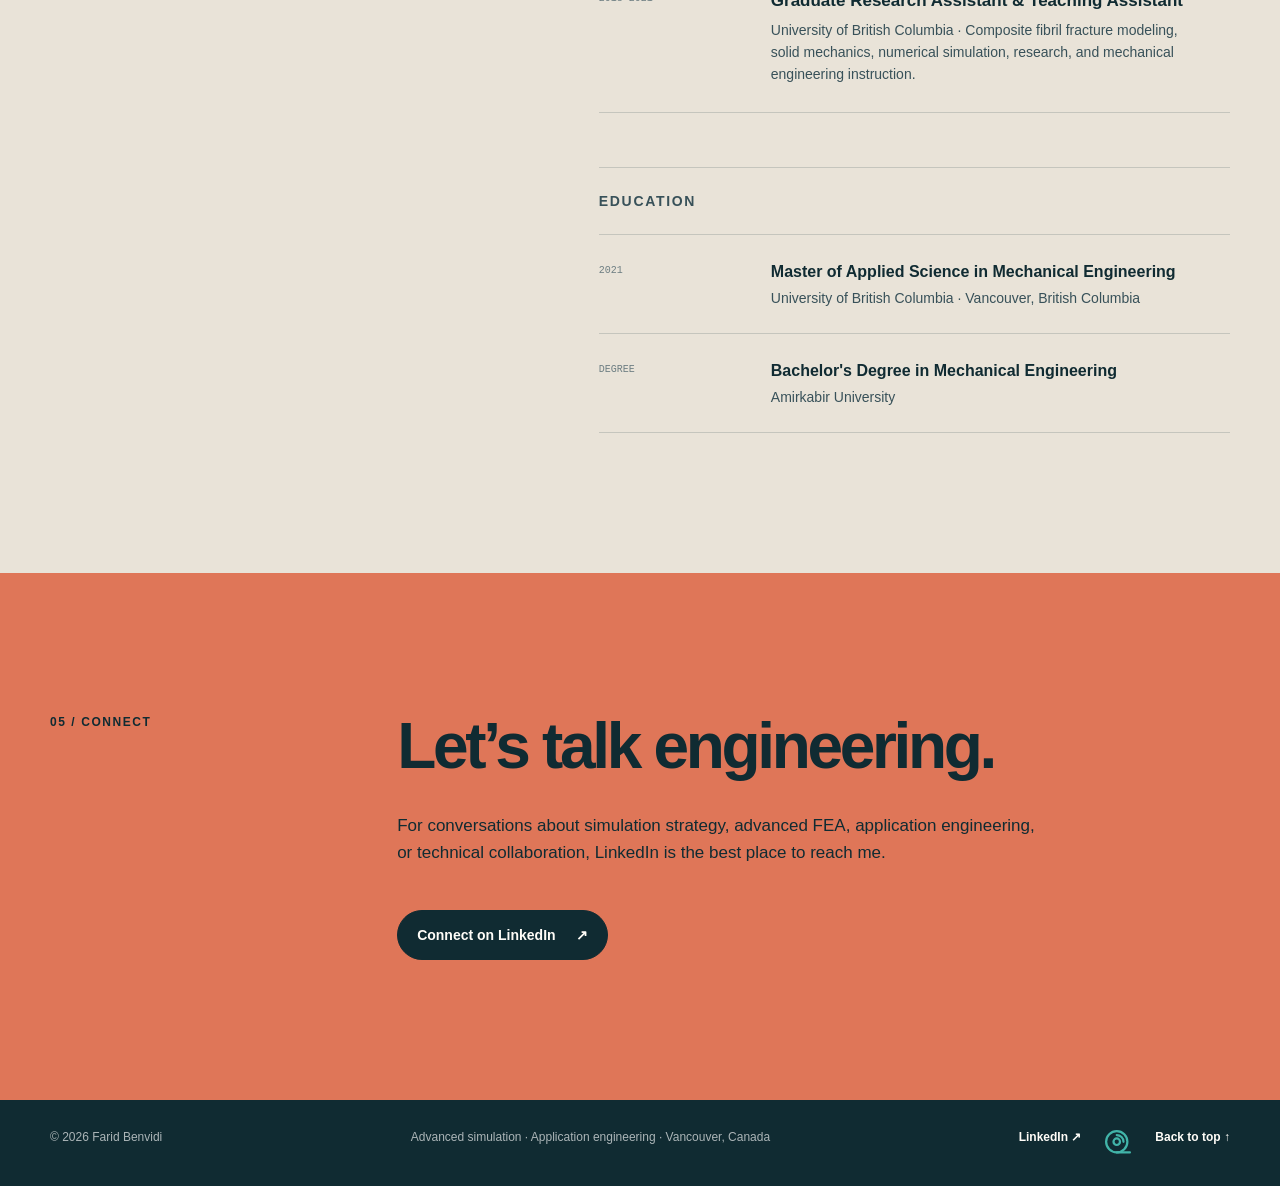
==== commit 267eda92: "Make the H2C spool icon larger and teal Co-Authored-By: Claude Sonnet 5.5 <noreply@anthropic.com> Cl" ====
--- a/index.html
+++ b/index.html
@@ -86,7 +86,7 @@
           <a href="#work">Impact</a>
           <a href="#approach">Approach</a>
           <a href="#about">About</a>
-          <a class="quiet-link" href="/h2c-materials/" rel="nofollow" aria-label="H2C materials"><svg viewBox="0 0 24 24" width="26" height="26" fill="none" stroke="currentColor" stroke-width="1.5" stroke-linecap="round" aria-hidden="true"><circle cx="11" cy="11" r="8.5"/><circle cx="11" cy="11" r="2.6"/><path d="M11 5.6a5.4 5.4 0 0 1 5.4 5.4"/><path d="M11 19.5h10.5"/></svg></a>
+          <a class="quiet-link" href="/h2c-materials/" rel="nofollow" aria-label="H2C materials"><svg viewBox="0 0 24 24" width="32" height="32" fill="none" stroke="currentColor" stroke-width="1.8" stroke-linecap="round" aria-hidden="true"><circle cx="11" cy="11" r="8.5"/><circle cx="11" cy="11" r="2.6"/><path d="M11 5.6a5.4 5.4 0 0 1 5.4 5.4"/><path d="M11 19.5h10.5"/></svg></a>
           <a href="https://www.linkedin.com/in/faridhb/" target="_blank" rel="me noopener" aria-label="LinkedIn profile (opens in a new tab)">LinkedIn <span aria-hidden="true">↗</span></a>
         </nav>
       </div>
@@ -339,7 +339,7 @@
         <div class="footer-links">
           <a href="https://www.linkedin.com/in/faridhb/" target="_blank" rel="me noopener">LinkedIn <span aria-hidden="true">↗</span></a>
           <a class="quiet-link" href="/h2c-materials/" rel="nofollow" aria-label="H2C materials">
-            <svg viewBox="0 0 24 24" width="24" height="24" fill="none" stroke="currentColor" stroke-width="1.5" stroke-linecap="round" aria-hidden="true"><circle cx="11" cy="11" r="8.5"/><circle cx="11" cy="11" r="2.6"/><path d="M11 5.6a5.4 5.4 0 0 1 5.4 5.4"/><path d="M11 19.5h10.5"/></svg>
+            <svg viewBox="0 0 24 24" width="30" height="30" fill="none" stroke="currentColor" stroke-width="1.8" stroke-linecap="round" aria-hidden="true"><circle cx="11" cy="11" r="8.5"/><circle cx="11" cy="11" r="2.6"/><path d="M11 5.6a5.4 5.4 0 0 1 5.4 5.4"/><path d="M11 19.5h10.5"/></svg>
           </a>
           <a href="#top">Back to top <span aria-hidden="true">↑</span></a>
         </div>
--- a/styles.css
+++ b/styles.css
@@ -940,7 +940,8 @@
 .footer-inner a.quiet-link {
   display: inline-flex;
   align-items: center;
-  opacity: 0.5;
+  color: var(--teal-bright);
+  opacity: 0.9;
   transition: opacity 200ms ease;
 }
 .footer-inner a.quiet-link:hover,
@@ -949,7 +950,8 @@
 .site-nav a.quiet-link {
   display: inline-flex;
   align-items: center;
-  opacity: 0.5;
+  color: var(--teal);
+  opacity: 0.9;
   transition: opacity 200ms ease;
 }
 .site-nav a.quiet-link::after { display: none; }
